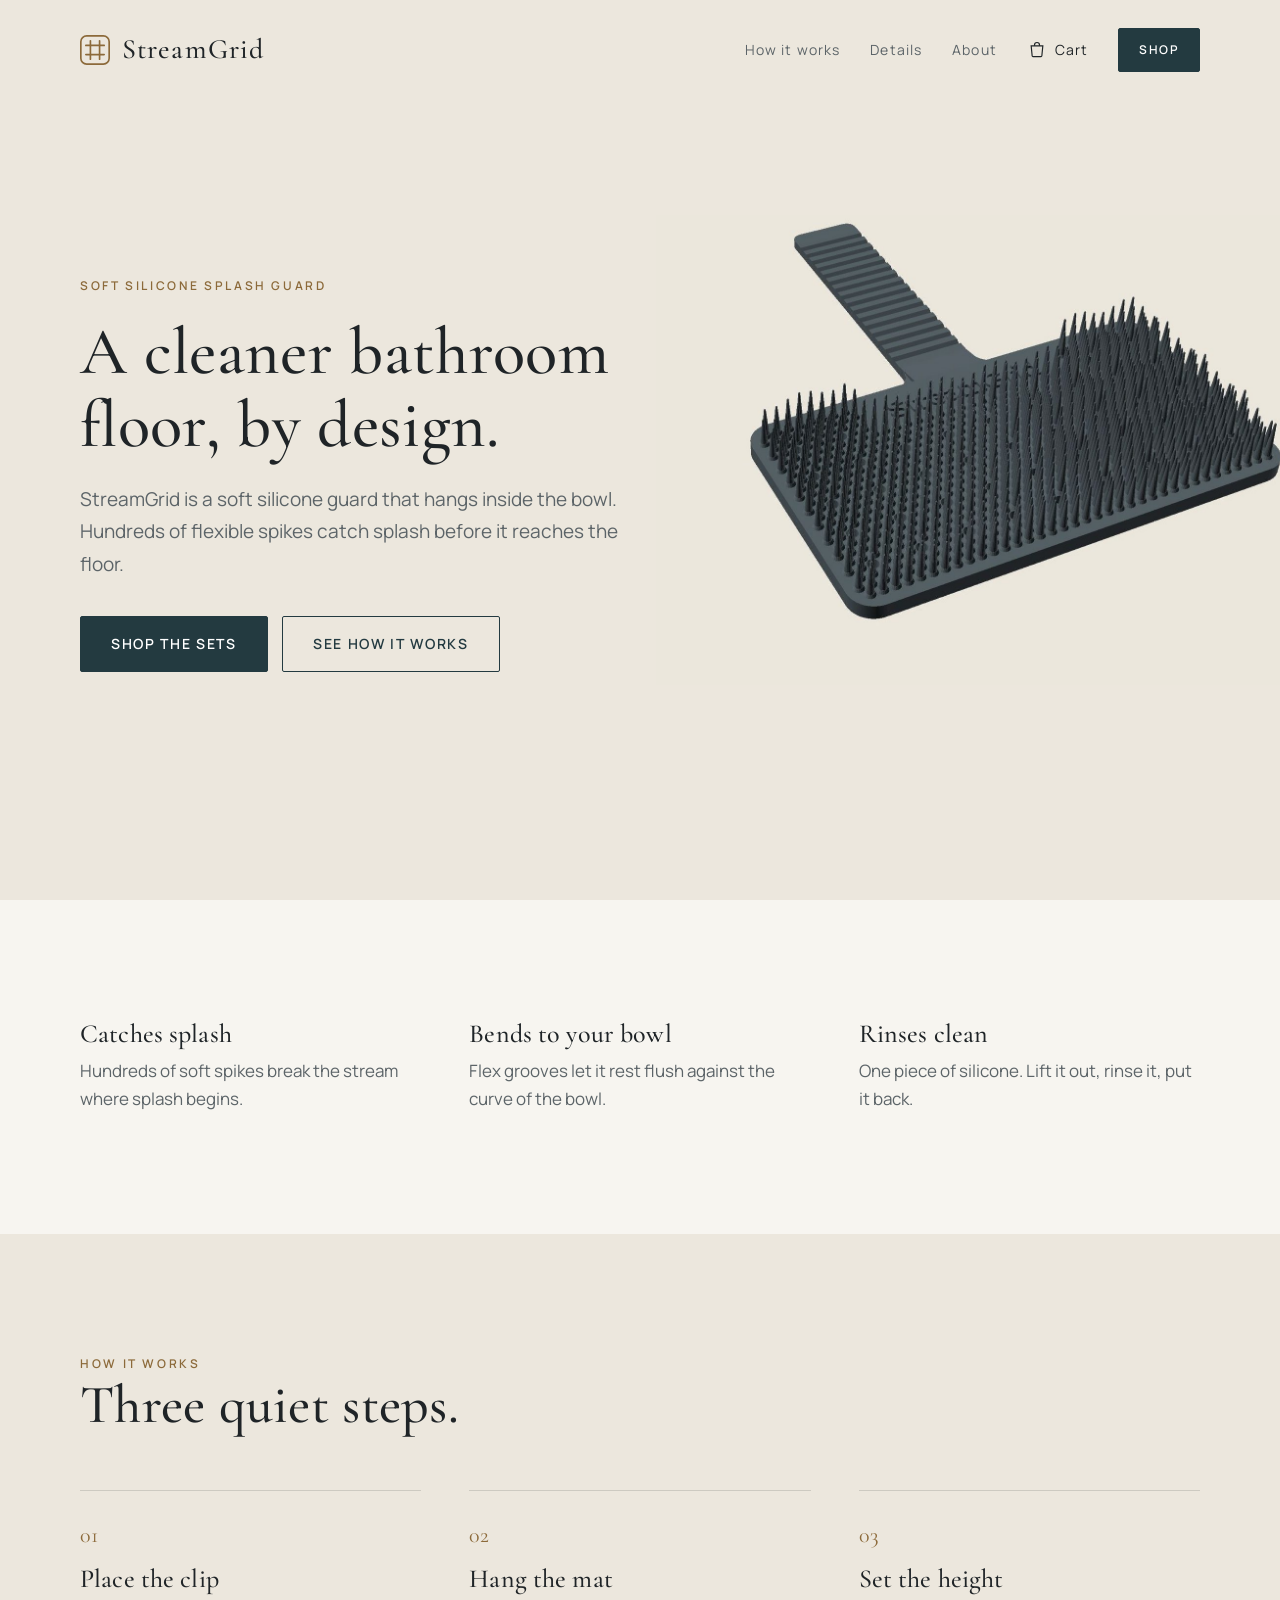
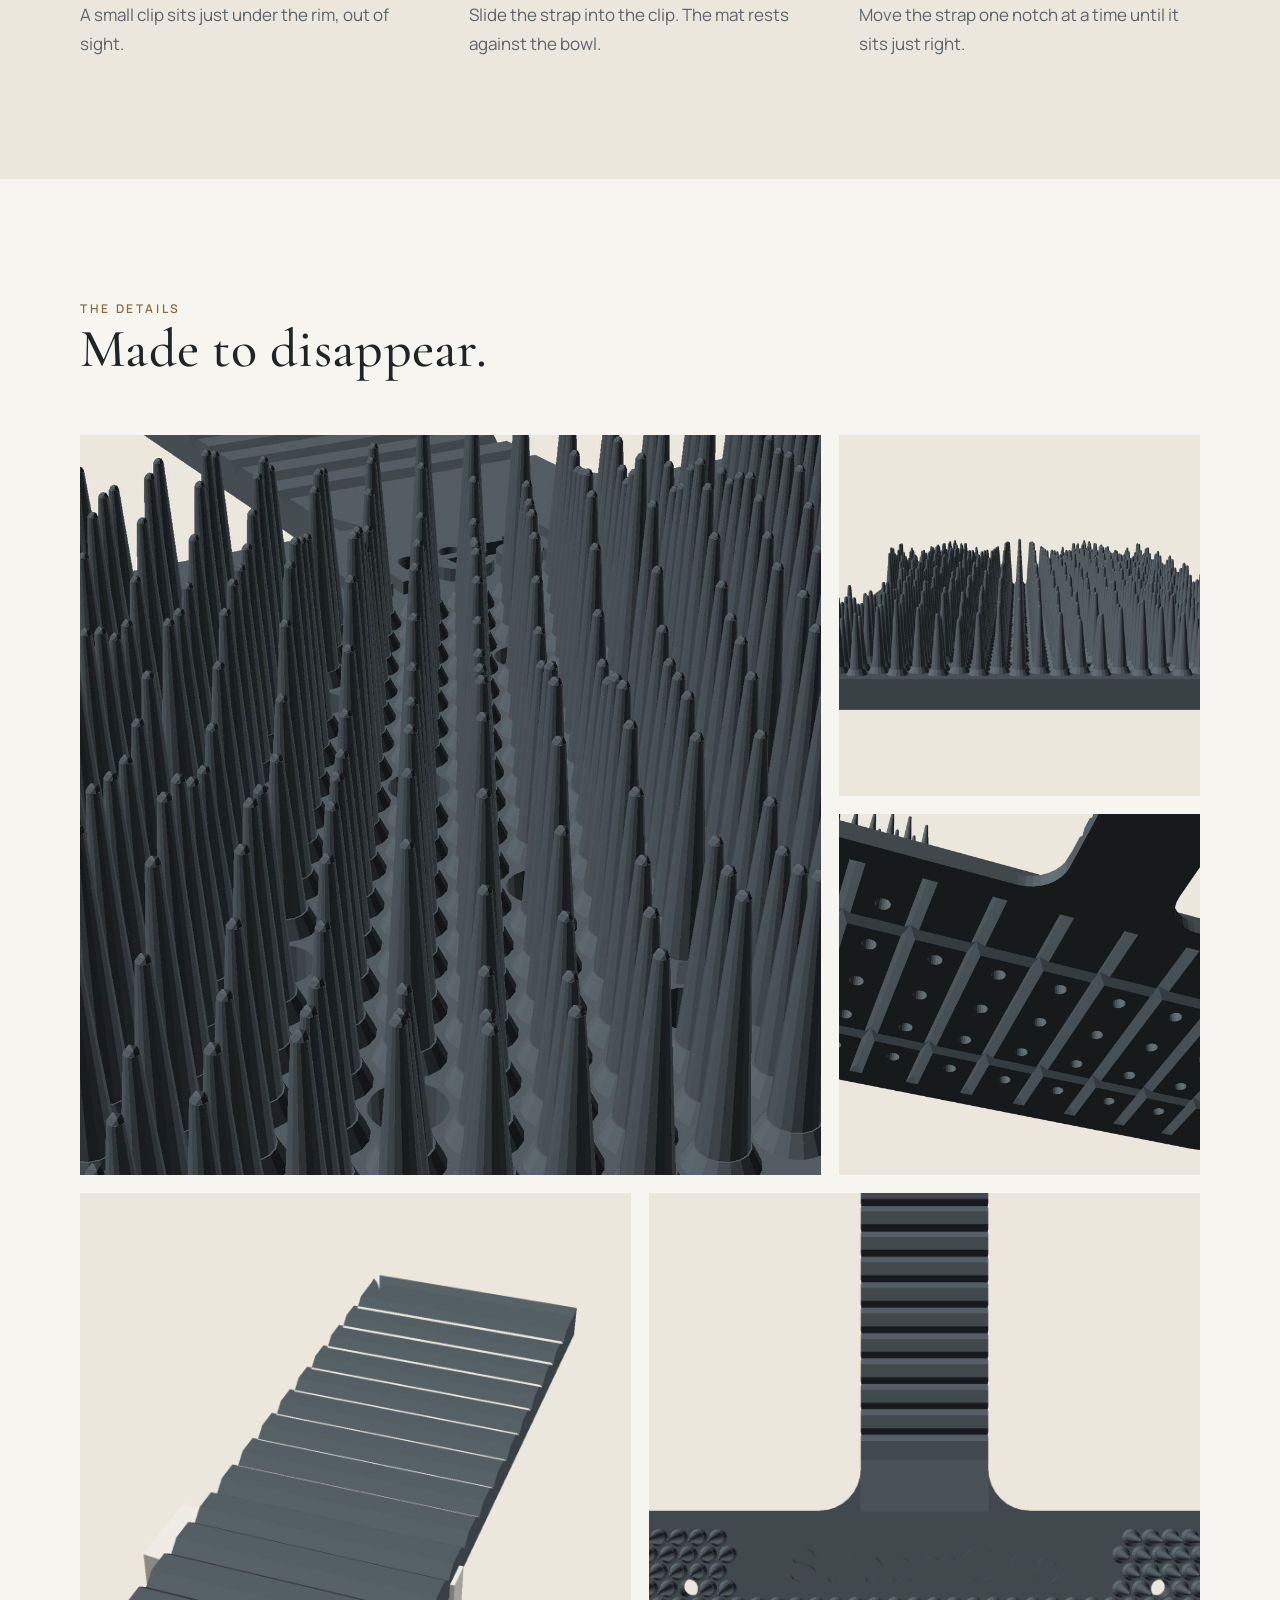
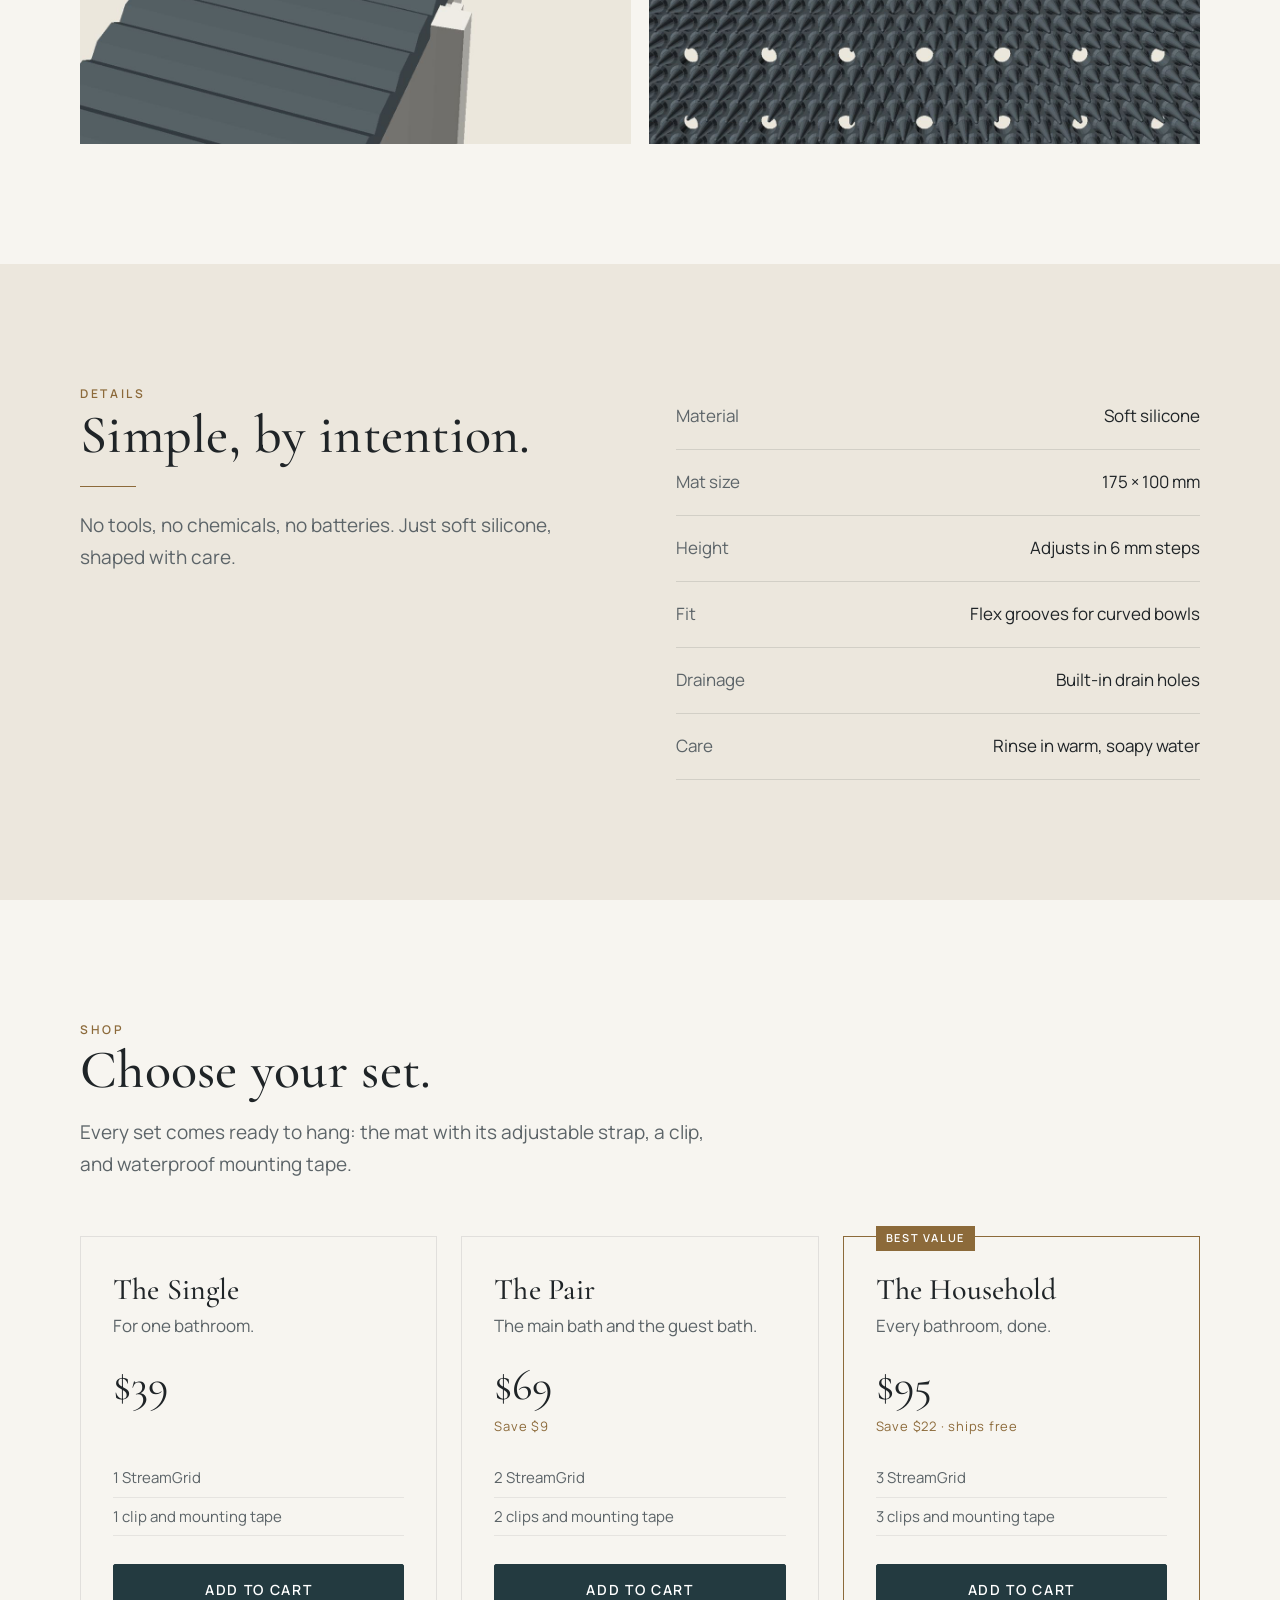
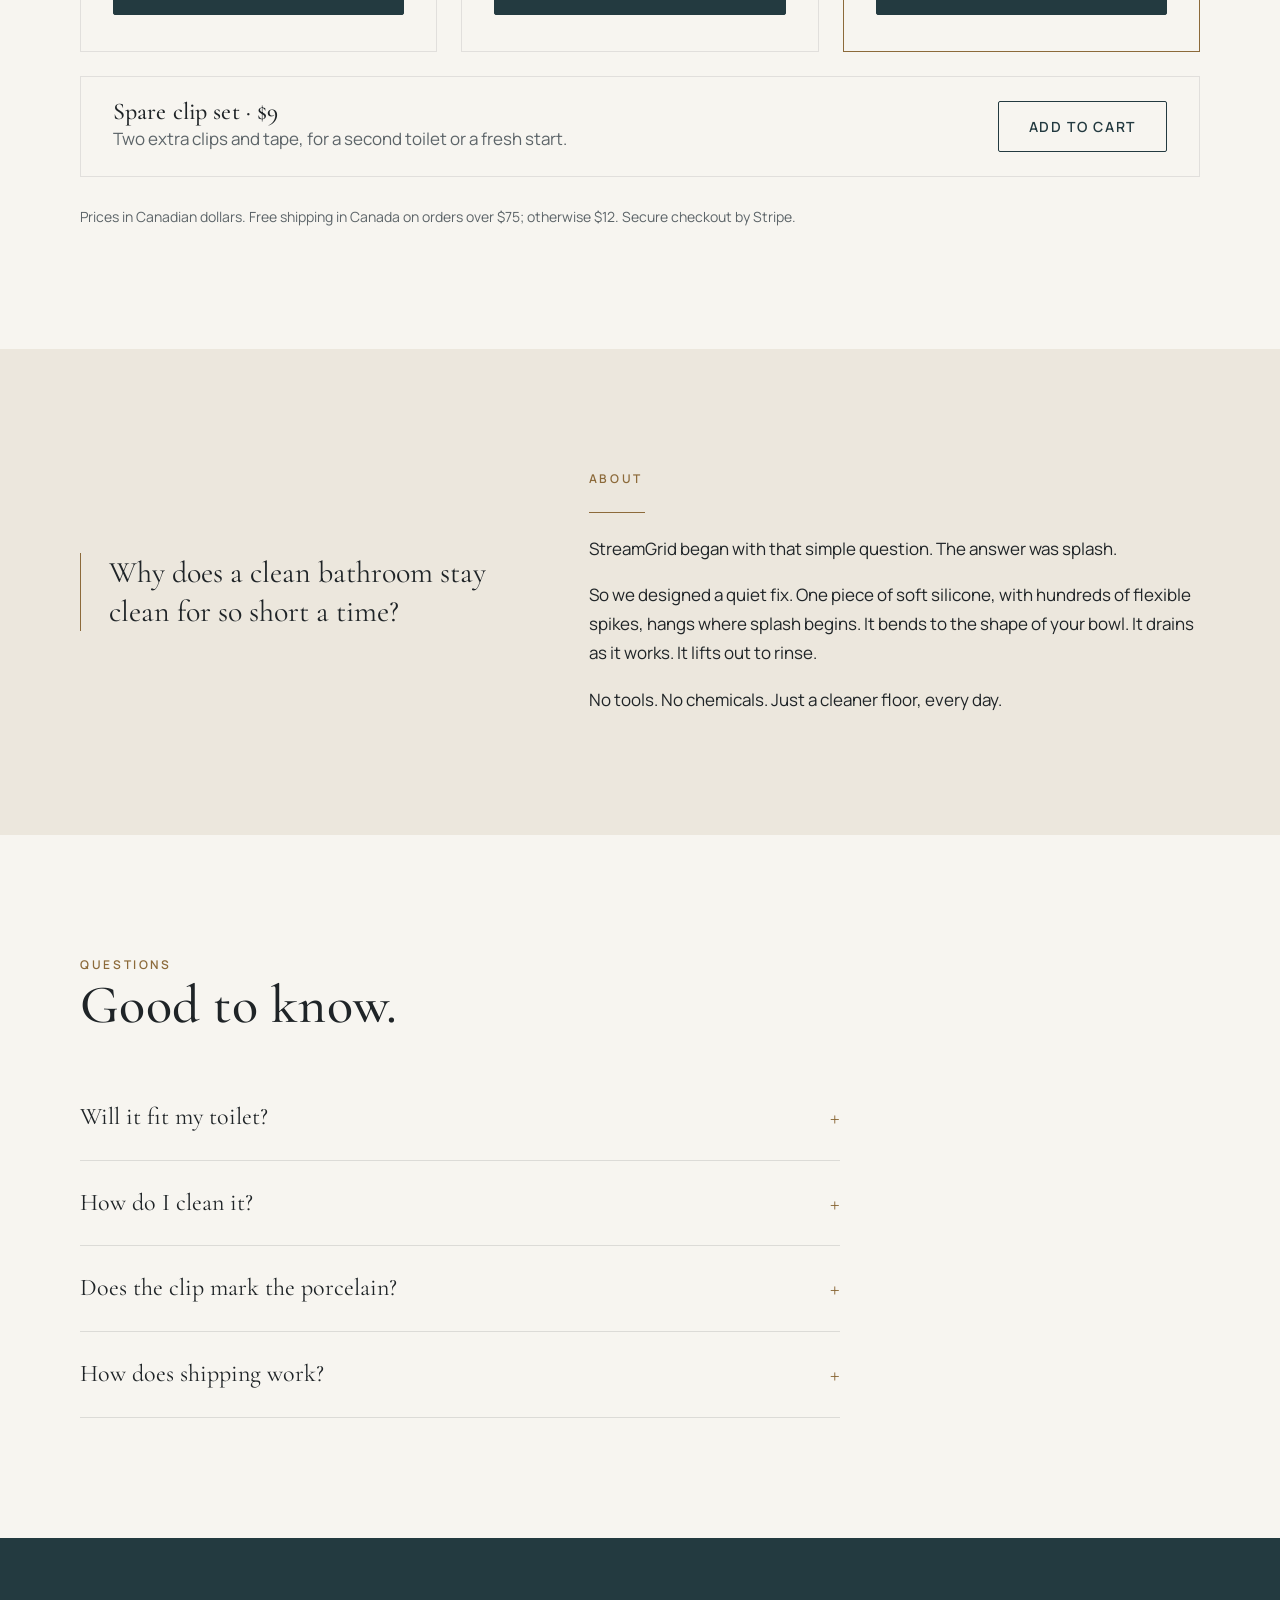
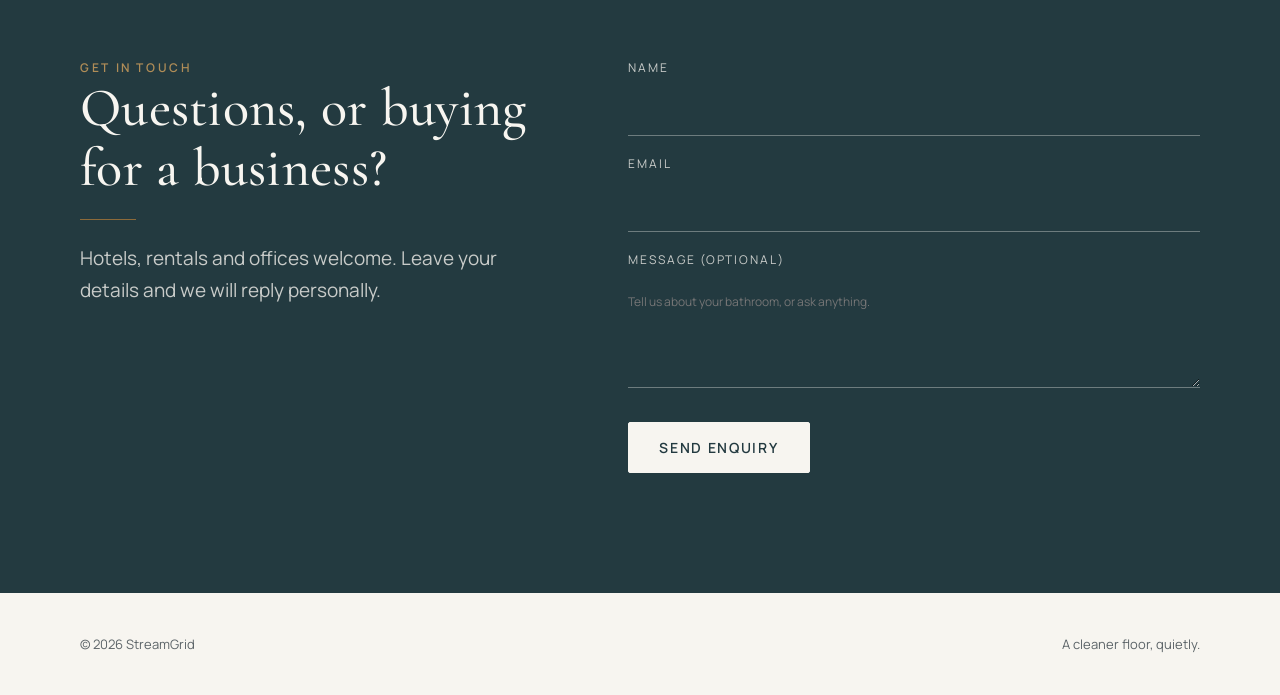
==== index.html @ 60725366 "Add StreamGrid website with shop and Stripe checkout Private settings (Stripe key, emails) load from" ====
<!doctype html>
<html lang="en">
<head>
<meta charset="utf-8">
<meta name="viewport" content="width=device-width, initial-scale=1">
<title>StreamGrid — A cleaner bathroom floor, by design</title>
<meta name="description" content="StreamGrid is a soft silicone guard that hangs inside the toilet bowl. Hundreds of flexible spikes catch splash before it reaches the floor.">
<link rel="icon" href="assets/favicon.svg" type="image/svg+xml">
<link rel="preconnect" href="https://fonts.googleapis.com">
<link rel="preconnect" href="https://fonts.gstatic.com" crossorigin>
<link href="https://fonts.googleapis.com/css2?family=Cormorant+Garamond:wght@400;500;600&family=Manrope:wght@400;500;600&display=swap" rel="stylesheet">
<style>
/* ============ YOUR COLOURS — change them here only ============ */
:root {
  --porcelain: #F7F5F0;   /* main background */
  --linen:     #ECE7DD;   /* second background */
  --graphite:  #1F2427;   /* text */
  --slate:     #5C6468;   /* quiet text */
  --deep:      #233A40;   /* buttons */
  --brass:     #8C6A3A;   /* small labels and lines */
  --brass-lt:  #B08D57;   /* lines on dark backgrounds */
  --serif: 'Cormorant Garamond', Garamond, 'Times New Roman', serif;
  --sans:  'Manrope', system-ui, -apple-system, 'Segoe UI', sans-serif;
}
/* ============================================================== */
* { box-sizing: border-box; margin: 0; padding: 0; }
html { scroll-behavior: smooth; }
body { background: var(--porcelain); color: var(--graphite); font-family: var(--sans); font-size: 17px; line-height: 1.7; -webkit-font-smoothing: antialiased; }
img { max-width: 100%; display: block; }
a { color: inherit; }
.wrap { width: min(1120px, 100% - 48px); margin-inline: auto; }
.eyebrow { font-size: 12px; letter-spacing: .22em; text-transform: uppercase; color: var(--brass); font-weight: 600; }
h1, h2, h3 { font-family: var(--serif); font-weight: 500; line-height: 1.1; letter-spacing: .005em; }
h1 { font-size: clamp(42px, 5.2vw, 72px); }
h2 { font-size: clamp(34px, 4.4vw, 54px); }
h3 { font-size: 26px; }
.lead { font-size: 19px; color: var(--slate); max-width: 34em; }
.btn { display: inline-block; padding: 15px 30px; border-radius: 2px; background: var(--deep); color: #fff; text-decoration: none; font-size: 14px; letter-spacing: .12em; text-transform: uppercase; font-weight: 600; border: 1px solid var(--deep); transition: background .4s, color .4s; cursor: pointer; font-family: var(--sans); }
.btn:hover { background: transparent; color: var(--deep); }
.btn.ghost { background: transparent; color: var(--deep); }
.btn.ghost:hover { background: var(--deep); color: #fff; }
.rule { width: 56px; height: 1px; background: var(--brass); margin: 22px 0; }

/* ---------- header ---------- */
header { position: absolute; inset: 0 0 auto; z-index: 10; padding: 26px 0; }
header .wrap { display: flex; align-items: center; justify-content: space-between; gap: 24px; }
.logo { display: flex; align-items: center; gap: 12px; text-decoration: none; }
.logo svg { width: 30px; height: 30px; }
.logo span { font-family: var(--serif); font-size: 28px; font-weight: 500; letter-spacing: .04em; }
nav { display: flex; align-items: center; gap: 30px; font-size: 14px; letter-spacing: .08em; }
nav a { text-decoration: none; color: var(--slate); transition: color .3s; }
nav a:hover { color: var(--graphite); }
nav .btn { padding: 11px 20px; font-size: 12px; color: #fff; }
nav .btn:hover { color: var(--deep); }

/* ---------- hero: full screen, slow fade-in ---------- */
.hero { min-height: 100vh; min-height: 100svh; display: flex; align-items: center; background: var(--linen); overflow: hidden; }
.hero .wrap { display: grid; grid-template-columns: 1fr 1fr; gap: 32px; align-items: center; }
.hero-text { padding: 120px 0 72px; }
.hero-img img { width: 118%; max-width: none; height: auto; }
.hero h1 { margin: 18px 0 22px; }
.hero .actions { display: flex; flex-wrap: wrap; gap: 14px; margin-top: 36px; }
@media (prefers-reduced-motion: no-preference) {
  .fade { opacity: 0; transform: translateY(14px); animation: fadeUp 1.8s cubic-bezier(.2,.7,.2,1) forwards; }
  .d1 { animation-delay: .2s; } .d2 { animation-delay: .6s; } .d3 { animation-delay: 1s; } .d4 { animation-delay: 1.4s; }
  @keyframes fadeUp { to { opacity: 1; transform: none; } }
  .hero-img { opacity: 0; animation: imgIn 2.6s cubic-bezier(.2,.7,.2,1) .3s forwards; }
  @keyframes imgIn { from { opacity: 0; transform: translateX(24px) scale(1.02); } to { opacity: 1; transform: none; } }
}

/* ---------- sections ---------- */
section { padding: 120px 0; }
.alt { background: var(--linen); }
.intro { display: grid; grid-template-columns: repeat(3, 1fr); gap: 48px; }
.intro h3 { margin-bottom: 8px; }
.intro p { color: var(--slate); }
.steps { display: grid; grid-template-columns: repeat(3, 1fr); gap: 48px; margin-top: 56px; counter-reset: s; }
.step { border-top: 1px solid rgba(31,36,39,.15); padding-top: 26px; }
.step::before { counter-increment: s; content: "0" counter(s); font-family: var(--serif); font-size: 22px; color: var(--brass); display: block; margin-bottom: 10px; }
.step p { color: var(--slate); margin-top: 8px; }

/* ---------- gallery: hover zoom + elegant fades ---------- */
.gallery { display: grid; grid-template-columns: repeat(6, 1fr); gap: 18px; margin-top: 56px; }
.gallery figure { overflow: hidden; background: var(--linen); position: relative; }
.gallery figure:nth-child(1) { grid-column: span 4; grid-row: span 2; }
.gallery figure:nth-child(n+2) { grid-column: span 2; }
.gallery figure:nth-child(4), .gallery figure:nth-child(5) { grid-column: span 3; }
.gallery img { width: 100%; height: 100%; object-fit: cover; aspect-ratio: 1; transition: transform 1.6s cubic-bezier(.2,.7,.2,1); }
.gallery figure:hover img { transform: scale(1.06); }
.gallery figcaption { position: absolute; inset: auto 0 0; padding: 18px 20px; font-size: 13px; letter-spacing: .06em; color: var(--graphite);
  background: linear-gradient(to top, rgba(247,245,240,.94), rgba(247,245,240,0)); opacity: 0; transform: translateY(8px); transition: opacity .8s, transform .8s; }
.gallery figure:hover figcaption, .gallery figure:focus-within figcaption { opacity: 1; transform: none; }
@media (hover: none) { .gallery figcaption { opacity: 1; transform: none; } }
.reveal { opacity: 0; transform: translateY(24px); transition: opacity 1.4s ease, transform 1.4s cubic-bezier(.2,.7,.2,1); }
.reveal.on { opacity: 1; transform: none; }
@media (prefers-reduced-motion: reduce) { .reveal { opacity: 1; transform: none; transition: none; } }

/* ---------- details ---------- */
.details { display: grid; grid-template-columns: 1fr 1fr; gap: 72px; align-items: start; }
.specs { list-style: none; }
.specs li { display: flex; justify-content: space-between; gap: 24px; padding: 18px 0; border-bottom: 1px solid rgba(31,36,39,.12); }
.specs li span:first-child { color: var(--slate); }
.specs li span:last-child { text-align: right; }

/* ---------- about ---------- */
.about { display: grid; grid-template-columns: 5fr 7fr; gap: 72px; align-items: center; }
.about p + p { margin-top: 18px; }
.about blockquote { font-family: var(--serif); font-size: 30px; line-height: 1.3; border-left: 1px solid var(--brass); padding-left: 28px; }

/* ---------- faq ---------- */
.faq { max-width: 760px; margin-top: 40px; }
.faq details { border-bottom: 1px solid rgba(31,36,39,.12); padding: 22px 0; }
.faq summary { cursor: pointer; list-style: none; font-family: var(--serif); font-size: 24px; display: flex; justify-content: space-between; gap: 16px; }
.faq summary::-webkit-details-marker { display: none; }
.faq summary::after { content: "+"; color: var(--brass); transition: transform .4s; }
.faq details[open] summary::after { transform: rotate(45deg); }
.faq details p { color: var(--slate); margin-top: 12px; max-width: 40em; }

/* ---------- enquiry ---------- */
.enquire { background: var(--deep); color: var(--porcelain); }
.enquire .eyebrow { color: var(--brass-lt); }
.enquire .lead { color: rgba(247,245,240,.78); }
.enquire .grid { display: grid; grid-template-columns: 5fr 6fr; gap: 72px; }
form { display: grid; gap: 18px; }
label { font-size: 12px; letter-spacing: .16em; text-transform: uppercase; color: rgba(247,245,240,.78); }
input, textarea { width: 100%; margin-top: 8px; padding: 14px 0; background: transparent; border: 0; border-bottom: 1px solid rgba(247,245,240,.35);
  color: var(--porcelain); font: inherit; outline: none; transition: border-color .3s; }
input:focus, textarea:focus { border-color: var(--brass-lt); }
textarea { min-height: 110px; resize: vertical; }
.enquire .btn { background: var(--porcelain); color: var(--deep); border-color: var(--porcelain); justify-self: start; margin-top: 10px; }
.enquire .btn:hover { background: transparent; color: var(--porcelain); }
.hp { position: absolute; left: -9999px; }
.small { font-size: 14px; color: rgba(247,245,240,.7); margin-top: 22px; }
.small a { color: var(--porcelain); }

footer { padding: 40px 0; font-size: 13px; color: var(--slate); }
footer .wrap { display: flex; justify-content: space-between; gap: 16px; flex-wrap: wrap; }

/* ---------- shop ---------- */
.sets { display: grid; grid-template-columns: repeat(3, 1fr); gap: 24px; margin-top: 56px; }
.set { background: var(--porcelain); border: 1px solid rgba(31,36,39,.1); padding: 36px 32px; display: flex; flex-direction: column; position: relative; }
.set.featured { border-color: var(--brass); }
.set .tag { position: absolute; top: -11px; left: 32px; background: var(--brass); color: #fff; font-size: 11px; letter-spacing: .16em; text-transform: uppercase; padding: 3px 10px; font-weight: 600; }
.set h3 { font-size: 30px; }
.set .what { color: var(--slate); margin: 6px 0 22px; }
.set .price { font-family: var(--serif); font-size: 44px; line-height: 1; }
.set .save { font-size: 13px; color: var(--brass); letter-spacing: .06em; margin-top: 8px; min-height: 1.4em; }
.set ul { list-style: none; margin: 22px 0 28px; color: var(--slate); font-size: 15px; flex: 1; }
.set li { padding: 6px 0; border-bottom: 1px solid rgba(31,36,39,.08); }
.set .btn { text-align: center; }
.addon { display: flex; justify-content: space-between; align-items: center; gap: 20px; margin-top: 24px; padding: 22px 32px; border: 1px solid rgba(31,36,39,.1); background: var(--porcelain); flex-wrap: wrap; }
.addon p { color: var(--slate); }
.ship-note { margin-top: 28px; font-size: 14px; color: var(--slate); }

/* ---------- cart drawer ---------- */
.cart-btn { position: relative; background: none; border: 0; cursor: pointer; color: var(--graphite); font: inherit; font-size: 14px; letter-spacing: .08em; display: flex; align-items: center; gap: 8px; }
.cart-btn svg { width: 20px; height: 20px; }
.cart-btn .count { min-width: 18px; height: 18px; border-radius: 9px; background: var(--deep); color: #fff; font-size: 11px; display: inline-grid; place-items: center; padding: 0 5px; }
.cart-btn .count[hidden] { display: none; }
#cart { position: fixed; inset: 0; z-index: 50; visibility: hidden; }
#cart.open { visibility: visible; }
#cart .shade { position: absolute; inset: 0; background: rgba(31,36,39,.35); opacity: 0; transition: opacity .5s; }
#cart.open .shade { opacity: 1; }
#cart .panel { position: absolute; top: 0; right: 0; height: 100%; width: min(420px, 100%); background: var(--porcelain); padding: 32px; display: flex; flex-direction: column;
  transform: translateX(100%); transition: transform .6s cubic-bezier(.2,.7,.2,1); }
#cart.open .panel { transform: none; }
.panel-head { display: flex; justify-content: space-between; align-items: center; margin-bottom: 24px; }
.panel-head h3 { font-size: 32px; }
.close { background: none; border: 0; font-size: 28px; cursor: pointer; color: var(--slate); line-height: 1; }
#cart-lines { flex: 1; overflow-y: auto; }
.cart-line { display: flex; justify-content: space-between; align-items: center; gap: 16px; padding: 18px 0; border-bottom: 1px solid rgba(31,36,39,.1); }
.cart-line strong { display: block; font-weight: 500; }
.cart-line span { color: var(--slate); font-size: 14px; }
.qty { display: flex; align-items: center; gap: 12px; }
.qty button { width: 30px; height: 30px; border: 1px solid rgba(31,36,39,.2); background: none; cursor: pointer; font-size: 16px; color: var(--graphite); }
.qty span { min-width: 16px; text-align: center; color: var(--graphite); }
.cart-empty { color: var(--slate); padding: 24px 0; }
.totals { border-top: 1px solid rgba(31,36,39,.15); padding-top: 18px; margin-top: 12px; }
.totals div { display: flex; justify-content: space-between; padding: 4px 0; color: var(--slate); }
.totals .grand { color: var(--graphite); font-size: 20px; padding-top: 10px; }
#cart-note { font-size: 13px; color: var(--brass); margin-top: 8px; min-height: 1.3em; }
#checkout-btn { width: 100%; margin-top: 18px; }
#checkout-btn:disabled { opacity: .45; cursor: not-allowed; }
#cart-error { color: #9B2C2C; font-size: 14px; margin-top: 10px; min-height: 1.2em; }
.secure { font-size: 12px; color: var(--slate); text-align: center; margin-top: 10px; }

/* ---------- phones ---------- */
@media (max-width: 860px) {
  nav a:not(.btn) { display: none; }
  .hero .wrap { grid-template-columns: 1fr; gap: 8px; }
  .hero-text { padding: 120px 0 0; }
  .hero-img { padding-bottom: 40px; }
  .hero-img img { width: 100%; }
  section { padding: 84px 0; }
  .intro, .steps, .details, .about, .enquire .grid { grid-template-columns: 1fr; gap: 40px; }
  .gallery { grid-template-columns: 1fr 1fr; }
  .sets { grid-template-columns: 1fr; }
  nav .cart-btn .label { display: none; }
  .gallery figure:nth-child(n) { grid-column: span 1; grid-row: auto; }
  .gallery figure:nth-child(1) { grid-column: span 2; }
}
</style>
</head>
<body>

<header>
  <div class="wrap">
    <a class="logo" href="#top" aria-label="StreamGrid home">
      <!-- To use your own logo: replace this <svg>…</svg> and the <span> with  <img src="assets/logo.png" alt="StreamGrid" height="34"> -->
      <svg viewBox="0 0 72 72" aria-hidden="true"><g fill="none" stroke="#8C6A3A" stroke-width="4" stroke-linecap="round"><rect x="2" y="2" width="68" height="68" rx="14"/><line x1="25" y1="14" x2="25" y2="58"/><line x1="47" y1="14" x2="47" y2="58"/><line x1="14" y1="25" x2="58" y2="25"/><line x1="14" y1="47" x2="58" y2="47"/></g></svg>
      <span>StreamGrid</span>
    </a>
    <nav>
      <a href="#how">How it works</a>
      <a href="#details">Details</a>
      <a href="#about">About</a>
      <button class="cart-btn" data-open-cart aria-label="Open cart"><svg viewBox="0 0 24 24" fill="none" stroke="currentColor" stroke-width="1.4" aria-hidden="true"><path d="M5 7h14l-1.2 12.2a1 1 0 0 1-1 .8H7.2a1 1 0 0 1-1-.8L5 7Z"/><path d="M9 7V6a3 3 0 0 1 6 0v1"/></svg><span class="label">Cart</span><span class="count" data-cart-count hidden>0</span></button>
      <a class="btn" href="#shop">Shop</a>
    </nav>
  </div>
</header>

<main id="top">
  <!-- HERO -->
  <section class="hero">
    <div class="wrap">
      <div class="hero-text">
        <p class="eyebrow fade d1">Soft silicone splash guard</p>
        <h1 class="fade d2">A cleaner bathroom floor, by design.</h1>
        <p class="lead fade d3">StreamGrid is a soft silicone guard that hangs inside the bowl. Hundreds of flexible spikes catch splash before it reaches the floor.</p>
        <div class="actions fade d4">
          <a class="btn" href="#shop">Shop the sets</a>
          <a class="btn ghost" href="#how">See how it works</a>
        </div>
      </div>
      <!-- To swap the photo: replace assets/img/hero.jpg with your own photo of the same name -->
      <div class="hero-img"><img src="assets/img/hero.jpg" alt="StreamGrid soft silicone splash guard" width="1310" height="960" fetchpriority="high"></div>
    </div>
  </section>

  <section>
    <div class="wrap intro">
      <div class="reveal"><h3>Catches splash</h3><p>Hundreds of soft spikes break the stream where splash begins.</p></div>
      <div class="reveal"><h3>Bends to your bowl</h3><p>Flex grooves let it rest flush against the curve of the bowl.</p></div>
      <div class="reveal"><h3>Rinses clean</h3><p>One piece of silicone. Lift it out, rinse it, put it back.</p></div>
    </div>
  </section>

  <section class="alt" id="how">
    <div class="wrap">
      <p class="eyebrow reveal">How it works</p>
      <h2 class="reveal">Three quiet steps.</h2>
      <div class="steps">
        <div class="step reveal"><h3>Place the clip</h3><p>A small clip sits just under the rim, out of sight.</p></div>
        <div class="step reveal"><h3>Hang the mat</h3><p>Slide the strap into the clip. The mat rests against the bowl.</p></div>
        <div class="step reveal"><h3>Set the height</h3><p>Move the strap one notch at a time until it sits just right.</p></div>
      </div>
    </div>
  </section>

  <!-- GALLERY — to swap a photo, replace the file in assets/img with one of the same name. Change the words between <figcaption> and </figcaption> for the caption. -->
  <section>
    <div class="wrap">
      <p class="eyebrow reveal">The details</p>
      <h2 class="reveal">Made to disappear.</h2>
      <div class="gallery">
        <figure class="reveal"><img src="assets/img/spikes.jpg" alt="Close-up of StreamGrid's soft silicone spikes" loading="lazy" width="1200" height="1200"><figcaption>Hundreds of soft spikes, each one flexible.</figcaption></figure>
        <figure class="reveal"><img src="assets/img/side.jpg" alt="Side view showing the height of the spikes" loading="lazy" width="1200" height="1200"><figcaption>Tall where it matters, low at the edges.</figcaption></figure>
        <figure class="reveal"><img src="assets/img/back.jpg" alt="Back of the mat with flex grooves and drain holes" loading="lazy" width="1200" height="1200"><figcaption>Flex grooves follow the curve of the bowl.</figcaption></figure>
        <figure class="reveal"><img src="assets/img/clipstrap.jpg" alt="Notched strap sliding into the clip" loading="lazy" width="1200" height="1200"><figcaption>Adjusts in small, precise steps.</figcaption></figure>
        <figure class="reveal"><img src="assets/img/top.jpg" alt="StreamGrid seen from above" loading="lazy" width="1200" height="1200"><figcaption>One piece. Nothing to assemble.</figcaption></figure>
      </div>
    </div>
  </section>

  <section class="alt" id="details">
    <div class="wrap details">
      <div class="reveal">
        <p class="eyebrow">Details</p>
        <h2>Simple, by intention.</h2>
        <div class="rule"></div>
        <p class="lead">No tools, no chemicals, no batteries. Just soft silicone, shaped with care.</p>
      </div>
      <ul class="specs reveal">
        <li><span>Material</span><span>Soft silicone</span></li>
        <li><span>Mat size</span><span>175 × 100 mm</span></li>
        <li><span>Height</span><span>Adjusts in 6 mm steps</span></li>
        <li><span>Fit</span><span>Flex grooves for curved bowls</span></li>
        <li><span>Drainage</span><span>Built-in drain holes</span></li>
        <li><span>Care</span><span>Rinse in warm, soapy water</span></li>
      </ul>
    </div>
  </section>

  <!-- SHOP — to change a price, change it in config.php AND assets/shop.js -->
  <section id="shop">
    <div class="wrap">
      <p class="eyebrow reveal">Shop</p>
      <h2 class="reveal">Choose your set.</h2>
      <p class="lead reveal" style="margin-top:16px">Every set comes ready to hang: the mat with its adjustable strap, a clip, and waterproof mounting tape.</p>
      <div class="sets">
        <div class="set reveal">
          <h3>The Single</h3><p class="what">For one bathroom.</p>
          <div class="price">$39</div><div class="save">&nbsp;</div>
          <ul><li>1 StreamGrid</li><li>1 clip and mounting tape</li></ul>
          <button class="btn" data-add="single">Add to cart</button>
        </div>
        <div class="set reveal">
          <h3>The Pair</h3><p class="what">The main bath and the guest bath.</p>
          <div class="price">$69</div><div class="save">Save $9</div>
          <ul><li>2 StreamGrid</li><li>2 clips and mounting tape</li></ul>
          <button class="btn" data-add="pair">Add to cart</button>
        </div>
        <div class="set featured reveal">
          <span class="tag">Best value</span>
          <h3>The Household</h3><p class="what">Every bathroom, done.</p>
          <div class="price">$95</div><div class="save">Save $22 · ships free</div>
          <ul><li>3 StreamGrid</li><li>3 clips and mounting tape</li></ul>
          <button class="btn" data-add="household">Add to cart</button>
        </div>
      </div>
      <div class="addon reveal">
        <div><h3 style="font-size:24px">Spare clip set · $9</h3><p>Two extra clips and tape, for a second toilet or a fresh start.</p></div>
        <button class="btn ghost" data-add="clips">Add to cart</button>
      </div>
      <p class="ship-note reveal">Prices in Canadian dollars. Free shipping in Canada on orders over $75; otherwise $12. Secure checkout by Stripe.</p>
    </div>
  </section>

  <section id="about" class="alt">
    <div class="wrap about">
      <blockquote class="reveal">Why does a clean bathroom stay clean for so short a time?</blockquote>
      <div class="reveal">
        <p class="eyebrow">About</p>
        <div class="rule"></div>
        <p>StreamGrid began with that simple question. The answer was splash.</p>
        <p>So we designed a quiet fix. One piece of soft silicone, with hundreds of flexible spikes, hangs where splash begins. It bends to the shape of your bowl. It drains as it works. It lifts out to rinse.</p>
        <p>No tools. No chemicals. Just a cleaner floor, every day.</p>
      </div>
    </div>
  </section>

  <section>
    <div class="wrap">
      <p class="eyebrow reveal">Questions</p>
      <h2 class="reveal">Good to know.</h2>
      <div class="faq">
        <details class="reveal"><summary>Will it fit my toilet?</summary><p>StreamGrid is designed for standard household bowls. Its flex grooves let it bend to the curve, and the strap adjusts the height in small steps.</p></details>
        <details class="reveal"><summary>How do I clean it?</summary><p>Lift it out and rinse it in warm, soapy water, then hang it back up. It is one piece, so there is nothing to take apart.</p></details>
        <details class="reveal"><summary>Does the clip mark the porcelain?</summary><p>The clip attaches with waterproof foam tape, not screws or glue. It sits just under the rim, out of sight.</p></details>
        <details class="reveal"><summary>How does shipping work?</summary><p>Shipping is free in Canada on orders over $75, and $12 otherwise. We email you when your order ships.</p></details>
      </div>
    </div>
  </section>

  <!-- ENQUIRY FORM — sends to contact.php. Put your email address in contact.php (line marked YOUR EMAIL). -->
  <section class="enquire" id="enquire">
    <div class="wrap grid">
      <div class="reveal">
        <p class="eyebrow">Get in touch</p>
        <h2>Questions, or buying for a business?</h2>
        <div class="rule"></div>
        <p class="lead">Hotels, rentals and offices welcome. Leave your details and we will reply personally.</p>
      </div>
      <form class="reveal" action="contact.php" method="post">
        <label>Name<input type="text" name="name" required autocomplete="name"></label>
        <label>Email<input type="email" name="email" required autocomplete="email"></label>
        <label>Message (optional)<textarea name="message" placeholder="Tell us about your bathroom, or ask anything."></textarea></label>
        <div class="hp" aria-hidden="true"><label>Leave empty<input type="text" name="website" tabindex="-1" autocomplete="off"></label></div>
        <button class="btn" type="submit">Send enquiry</button>
      </form>
    </div>
  </section>
</main>

<footer>
  <div class="wrap">
    <span>© 2026 StreamGrid</span>
    <span>A cleaner floor, quietly.</span>
  </div>
</footer>

<!-- CART -->
<div id="cart" aria-hidden="true">
  <div class="shade" data-close-cart></div>
  <aside class="panel" role="dialog" aria-label="Your cart">
    <div class="panel-head"><h3>Your cart</h3><button class="close" data-close-cart aria-label="Close cart">×</button></div>
    <div id="cart-lines"></div>
    <div class="totals">
      <div><span>Subtotal</span><span id="cart-sub">$0.00</span></div>
      <div><span>Shipping</span><span id="cart-ship">—</span></div>
      <div class="grand"><span>Total</span><span id="cart-total">$0.00</span></div>
    </div>
    <p id="cart-note"></p>
    <button class="btn" id="checkout-btn" disabled>Checkout</button>
    <p id="cart-error" role="alert"></p>
    <p class="secure">Secure payment by Stripe. Any taxes are shown at checkout.</p>
  </aside>
</div>

<script src="assets/shop.js"></script>
<script>
  // Fades each section in gently as you scroll to it.
  const io = new IntersectionObserver((entries) => {
    entries.forEach(e => { if (e.isIntersecting) { e.target.classList.add('on'); io.unobserve(e.target); } });
  }, { threshold: 0.12 });
  document.querySelectorAll('.reveal').forEach(el => io.observe(el));
</script>
</body>
</html>
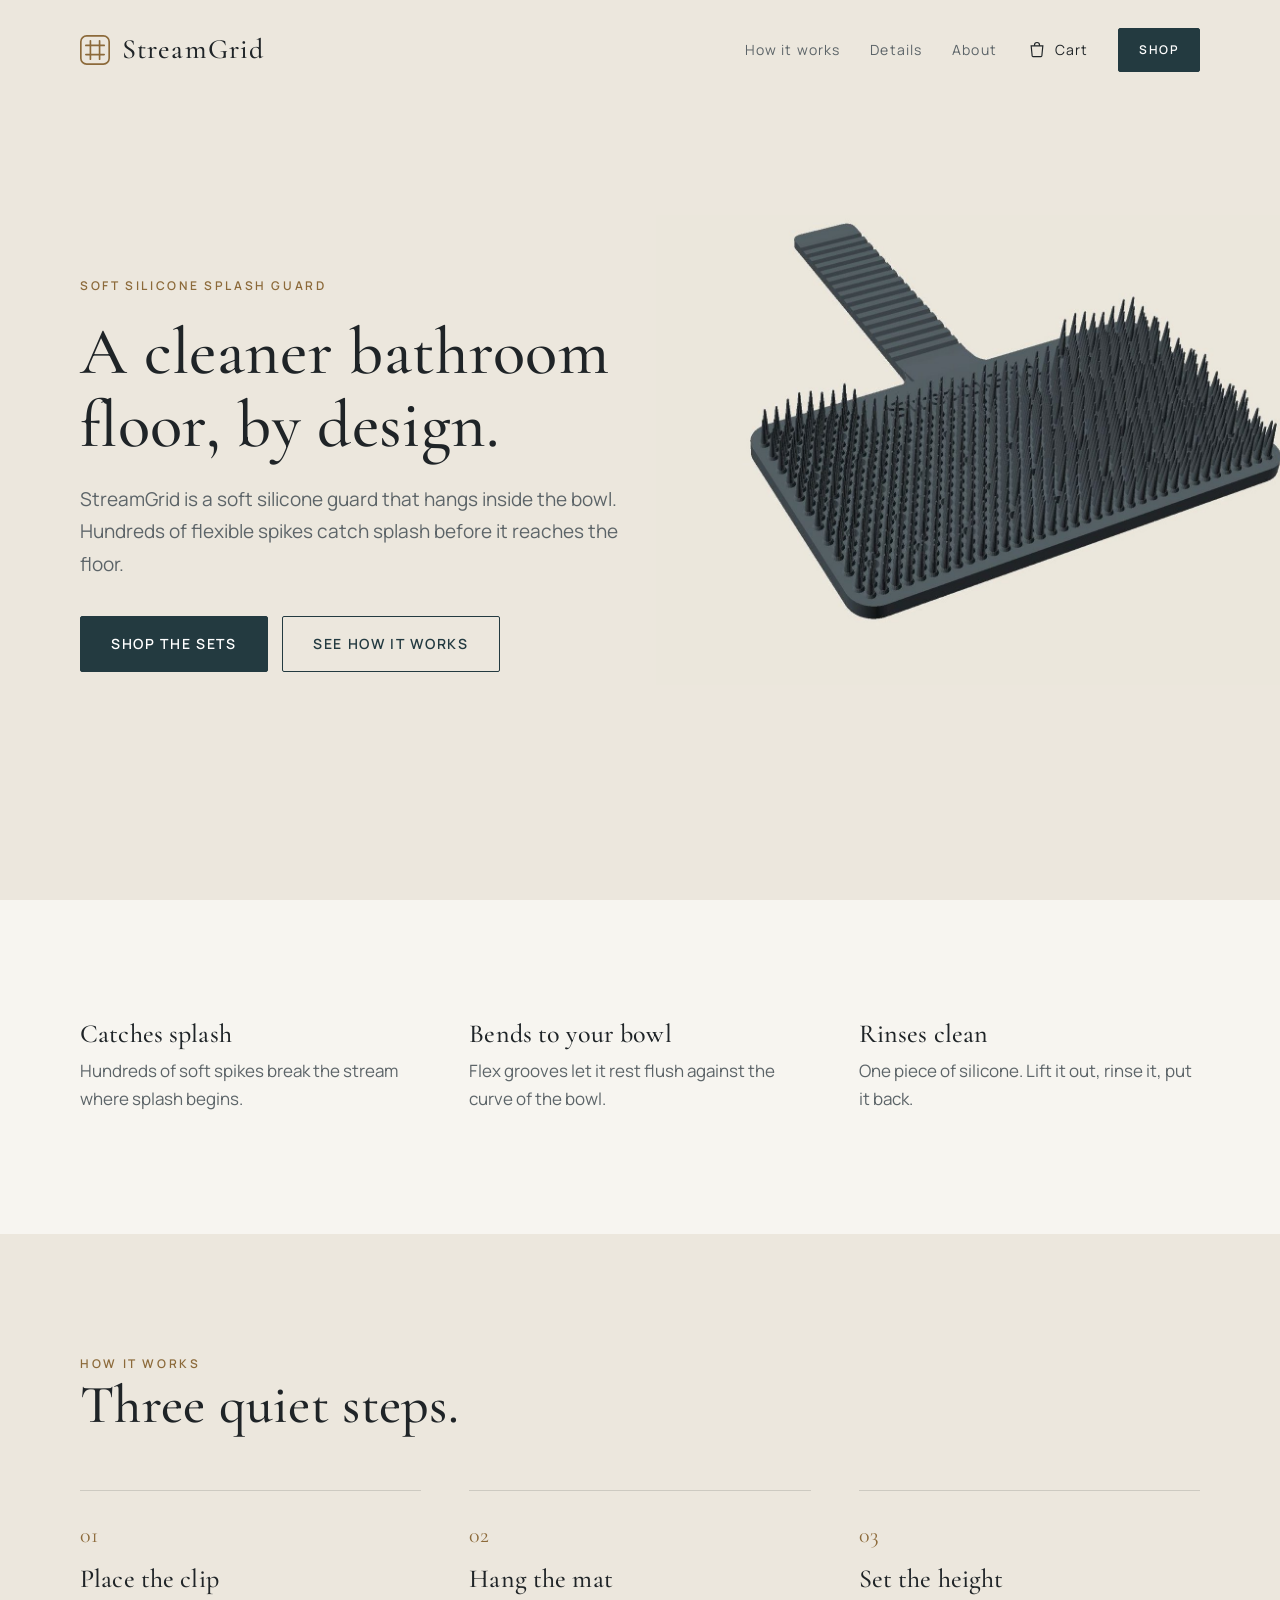
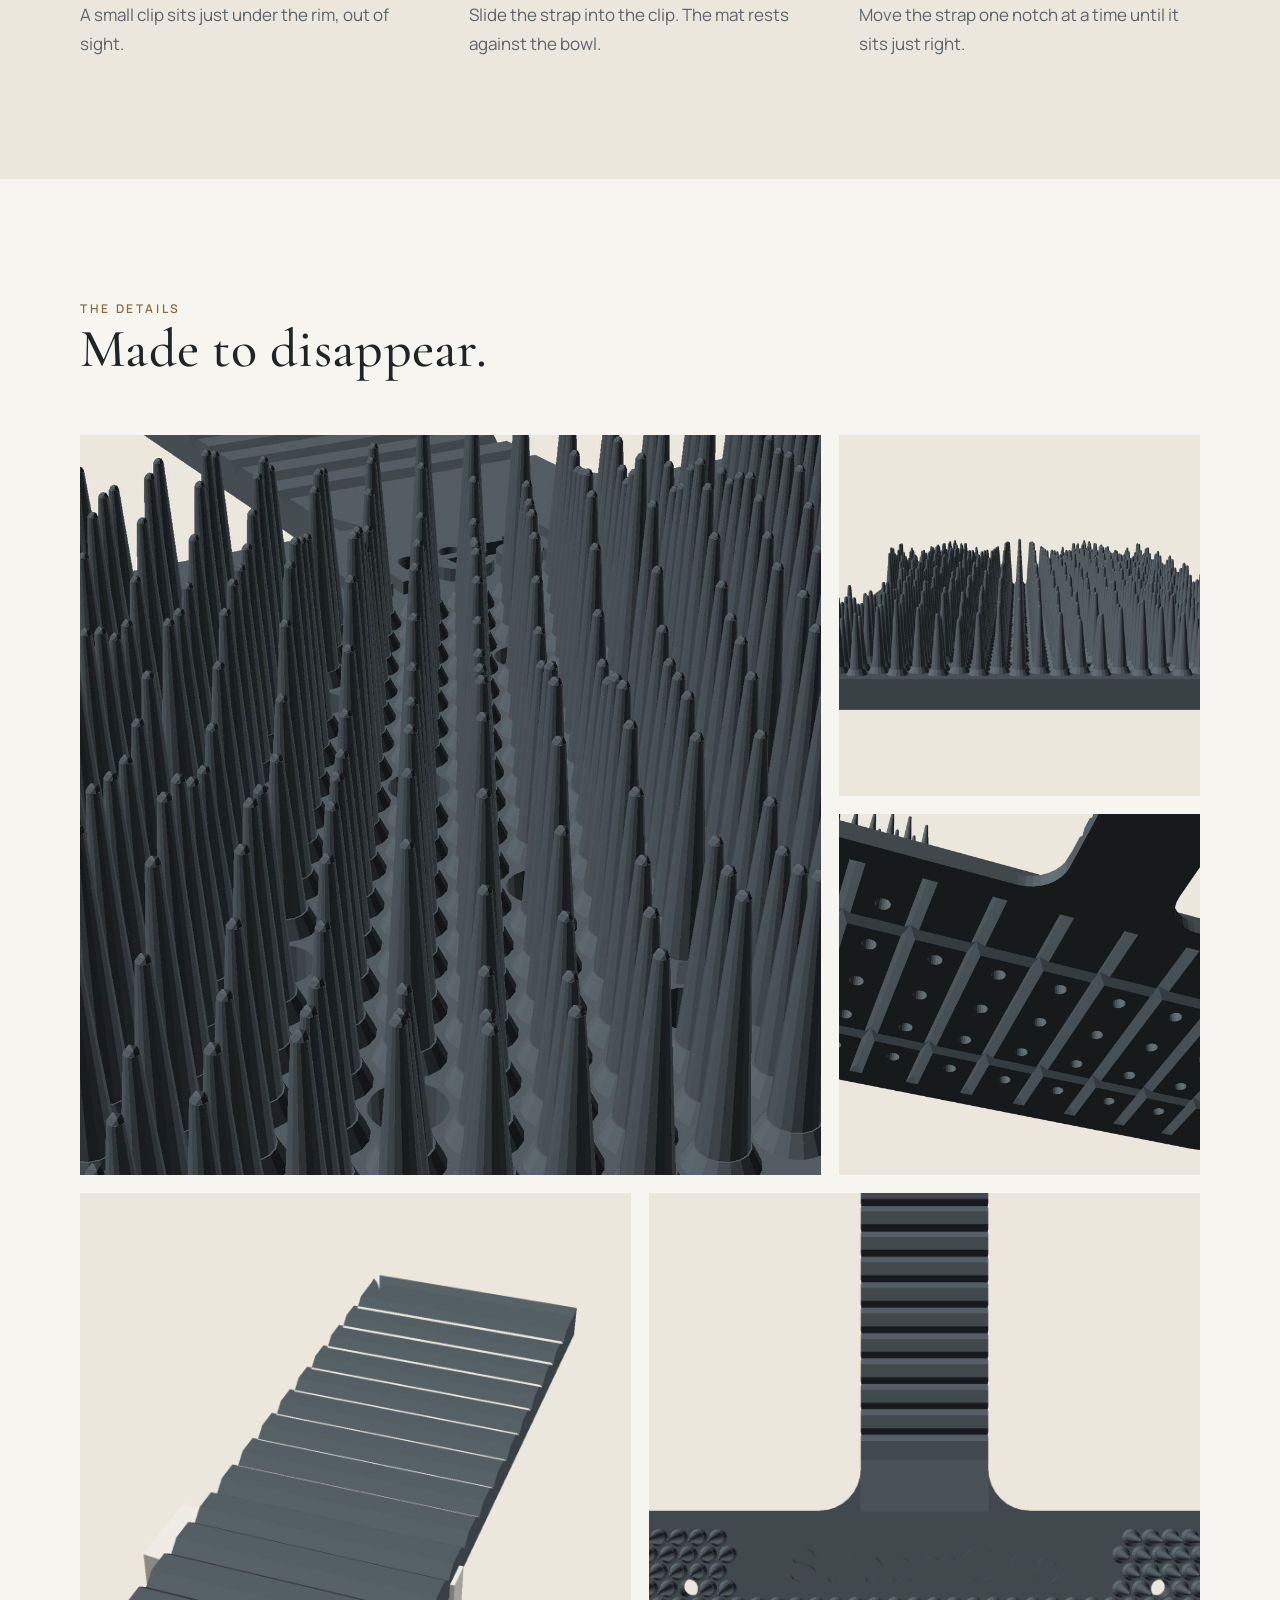
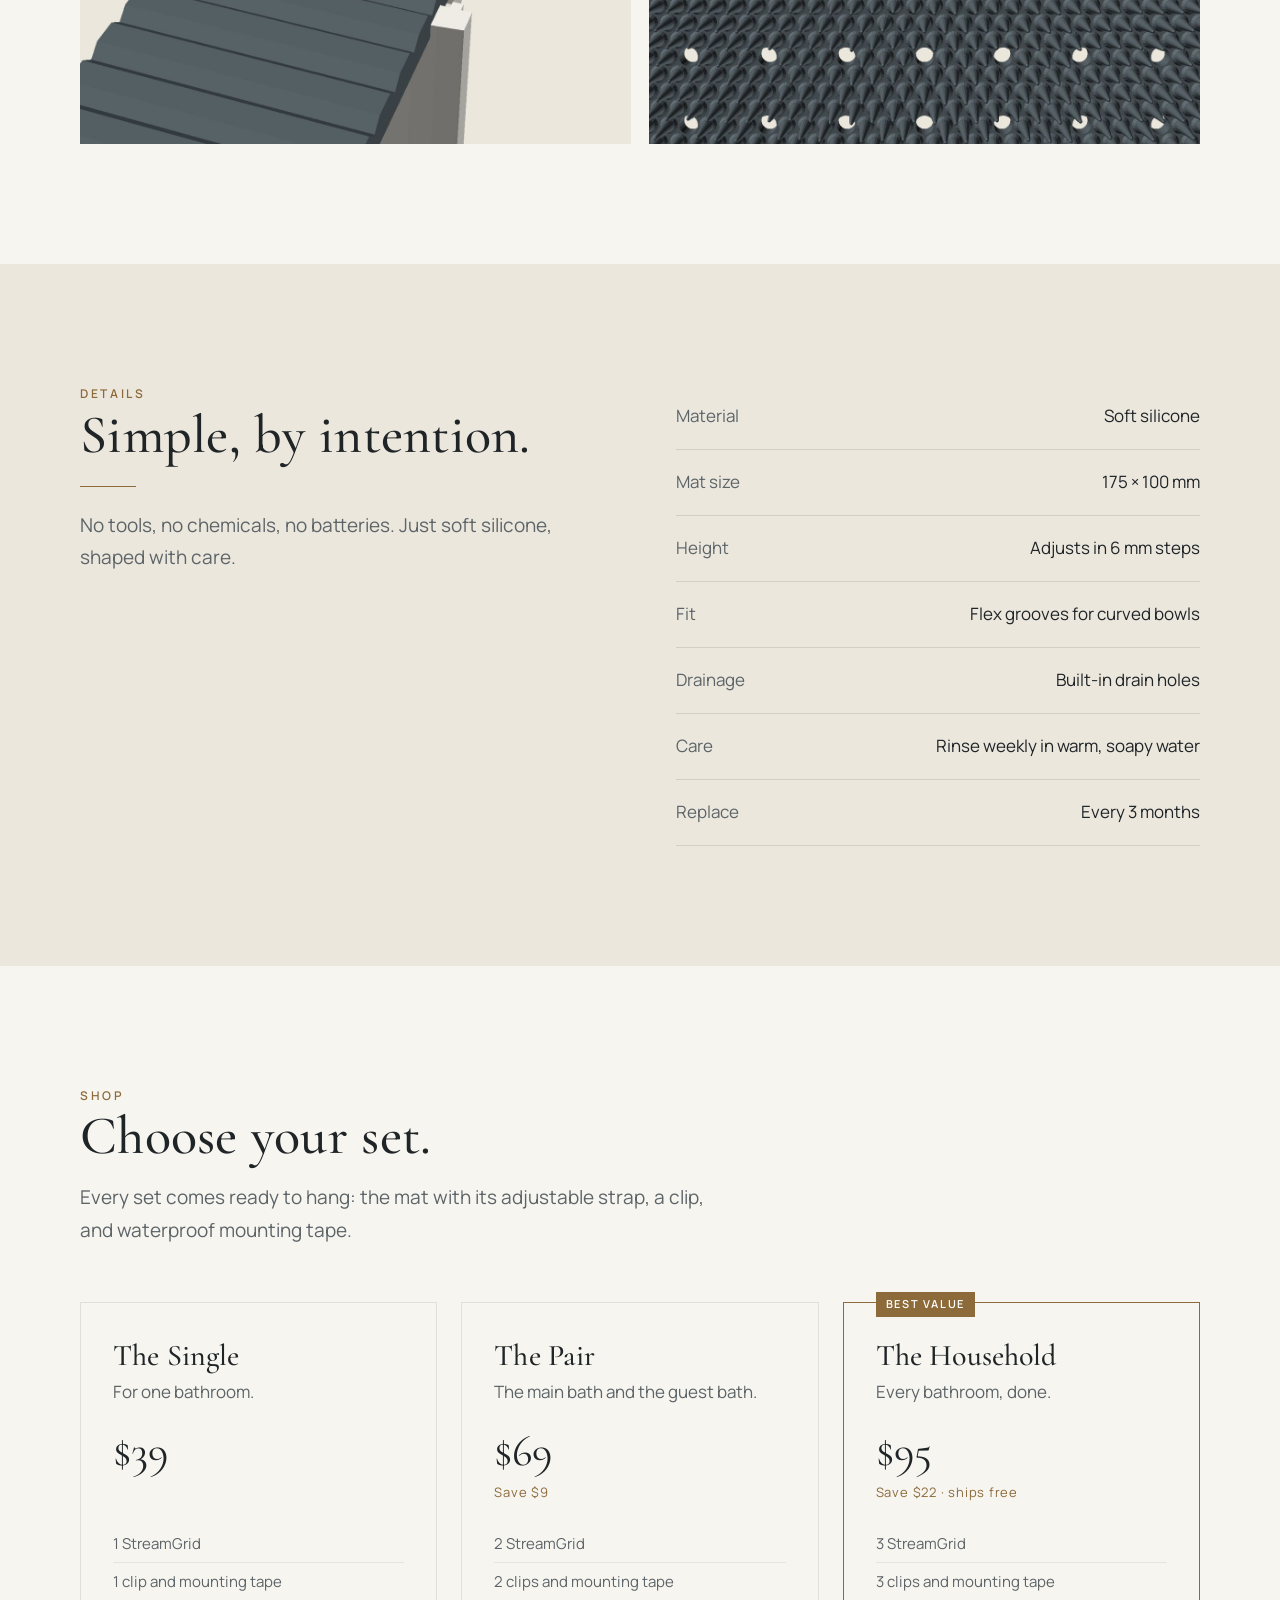
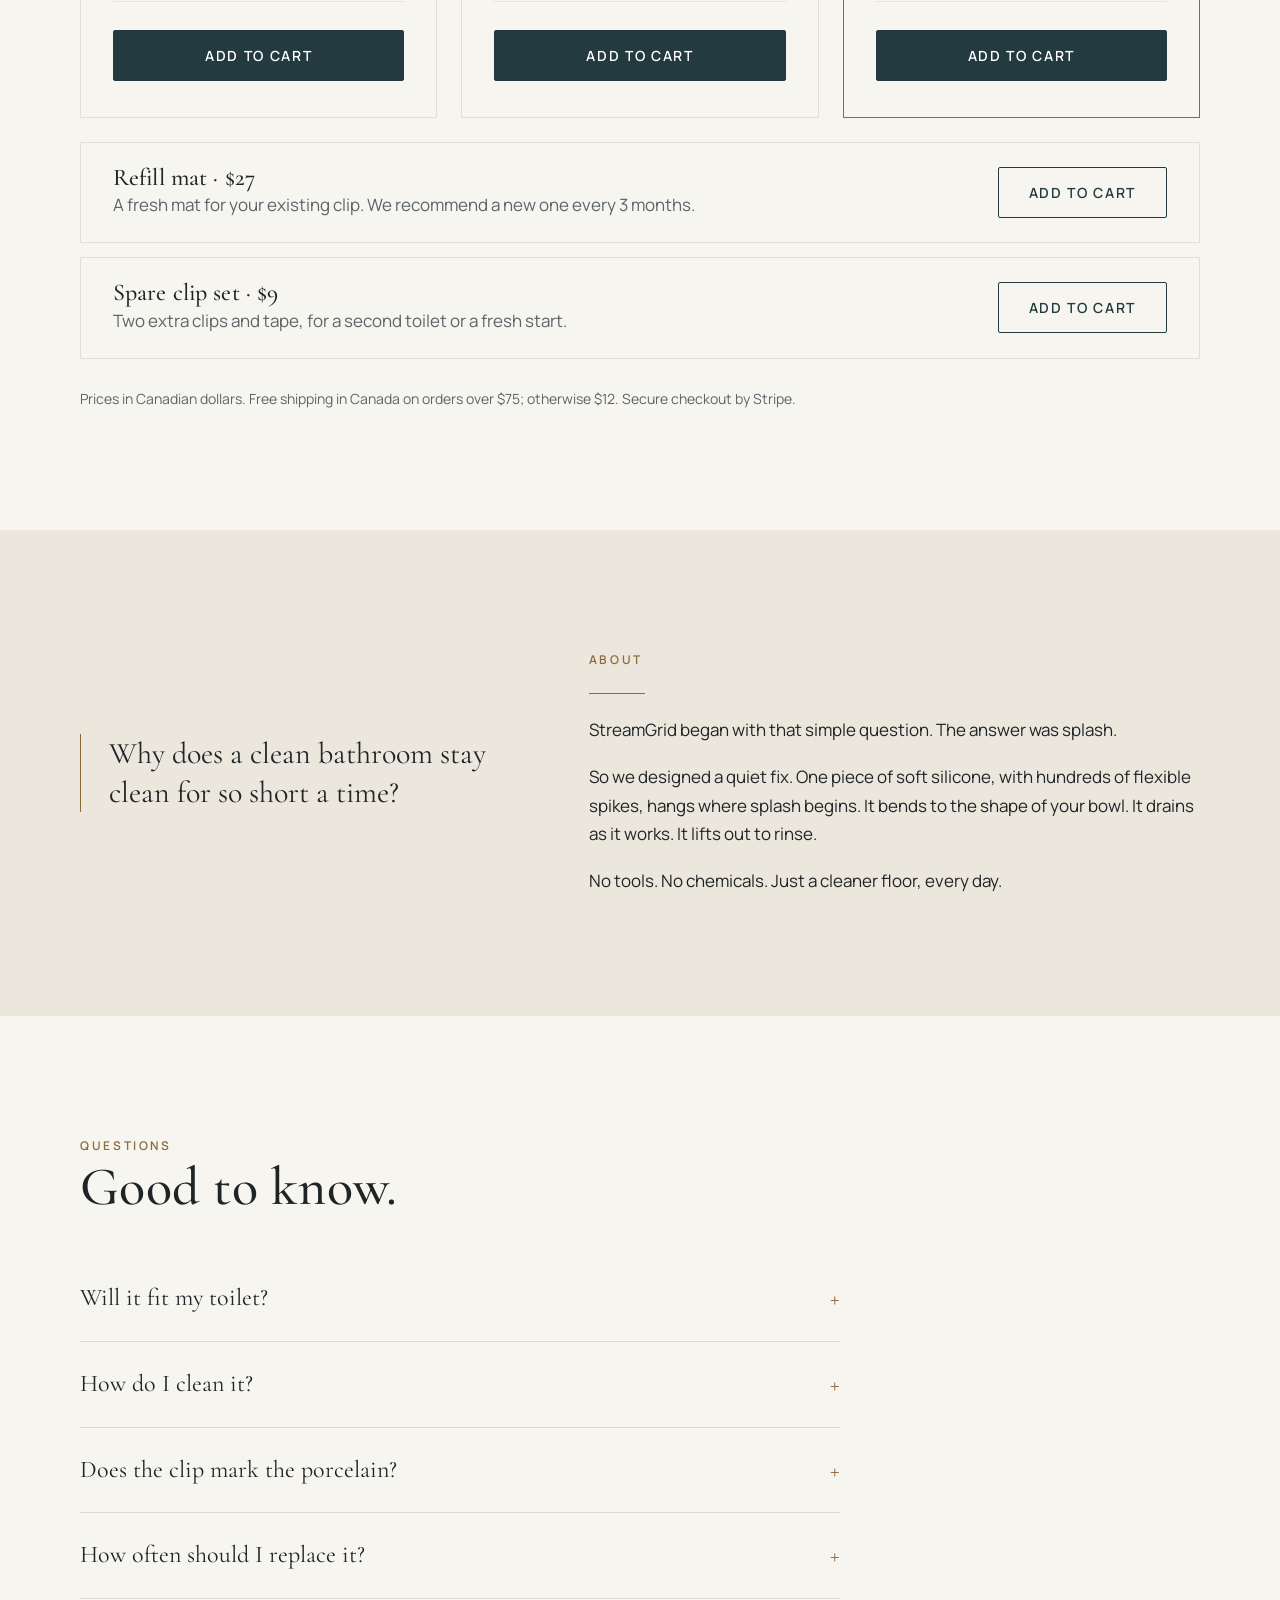
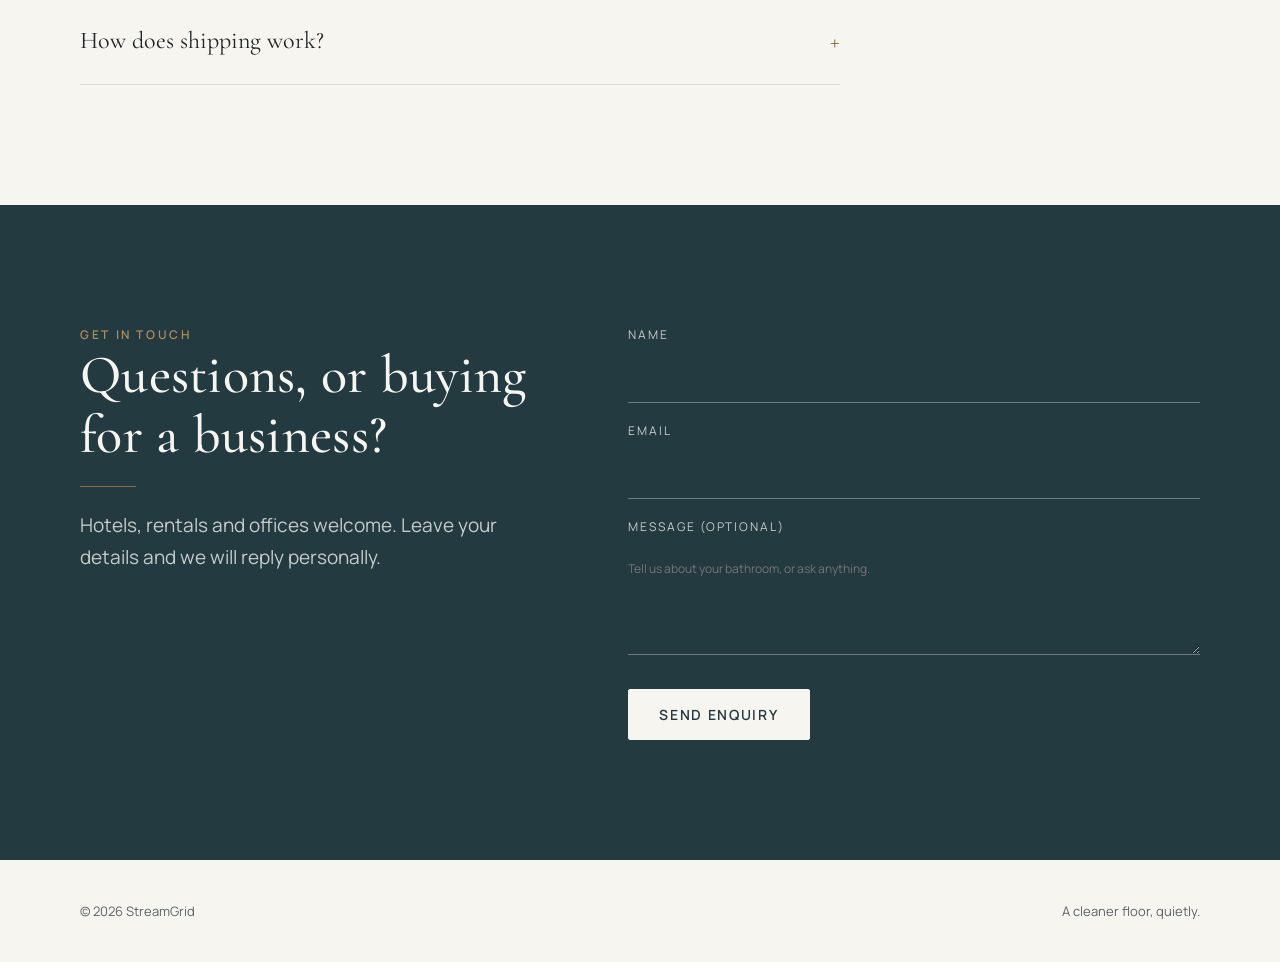
==== commit 213f3194: "Add refill mat ($27) and 3-month replacement guidance Co-Authored-By: Claude Opus 5.5 <noreply@anthr" ====
--- a/index.html
+++ b/index.html
@@ -150,6 +150,7 @@
 .set .btn { text-align: center; }
 .addon { display: flex; justify-content: space-between; align-items: center; gap: 20px; margin-top: 24px; padding: 22px 32px; border: 1px solid rgba(31,36,39,.1); background: var(--porcelain); flex-wrap: wrap; }
 .addon p { color: var(--slate); }
+.addon + .addon { margin-top: 14px; }
 .ship-note { margin-top: 28px; font-size: 14px; color: var(--slate); }
 
 /* ---------- cart drawer ---------- */
@@ -287,7 +288,8 @@
         <li><span>Height</span><span>Adjusts in 6 mm steps</span></li>
         <li><span>Fit</span><span>Flex grooves for curved bowls</span></li>
         <li><span>Drainage</span><span>Built-in drain holes</span></li>
-        <li><span>Care</span><span>Rinse in warm, soapy water</span></li>
+        <li><span>Care</span><span>Rinse weekly in warm, soapy water</span></li>
+        <li><span>Replace</span><span>Every 3 months</span></li>
       </ul>
     </div>
   </section>
@@ -320,6 +322,10 @@
         </div>
       </div>
       <div class="addon reveal">
+        <div><h3 style="font-size:24px">Refill mat · $27</h3><p>A fresh mat for your existing clip. We recommend a new one every 3 months.</p></div>
+        <button class="btn ghost" data-add="refill">Add to cart</button>
+      </div>
+      <div class="addon reveal">
         <div><h3 style="font-size:24px">Spare clip set · $9</h3><p>Two extra clips and tape, for a second toilet or a fresh start.</p></div>
         <button class="btn ghost" data-add="clips">Add to cart</button>
       </div>
@@ -346,8 +352,9 @@
       <h2 class="reveal">Good to know.</h2>
       <div class="faq">
         <details class="reveal"><summary>Will it fit my toilet?</summary><p>StreamGrid is designed for standard household bowls. Its flex grooves let it bend to the curve, and the strap adjusts the height in small steps.</p></details>
-        <details class="reveal"><summary>How do I clean it?</summary><p>Lift it out and rinse it in warm, soapy water, then hang it back up. It is one piece, so there is nothing to take apart.</p></details>
+        <details class="reveal"><summary>How do I clean it?</summary><p>Lift it out once a week and rinse it in warm, soapy water, then hang it back up. It is one piece, so there is nothing to take apart.</p></details>
         <details class="reveal"><summary>Does the clip mark the porcelain?</summary><p>The clip attaches with waterproof foam tape, not screws or glue. It sits just under the rim, out of sight.</p></details>
+        <details class="reveal"><summary>How often should I replace it?</summary><p>Every 3 months, for the freshest bathroom. Your clip stays in place, so you only need a refill mat.</p></details>
         <details class="reveal"><summary>How does shipping work?</summary><p>Shipping is free in Canada on orders over $75, and $12 otherwise. We email you when your order ships.</p></details>
       </div>
     </div>
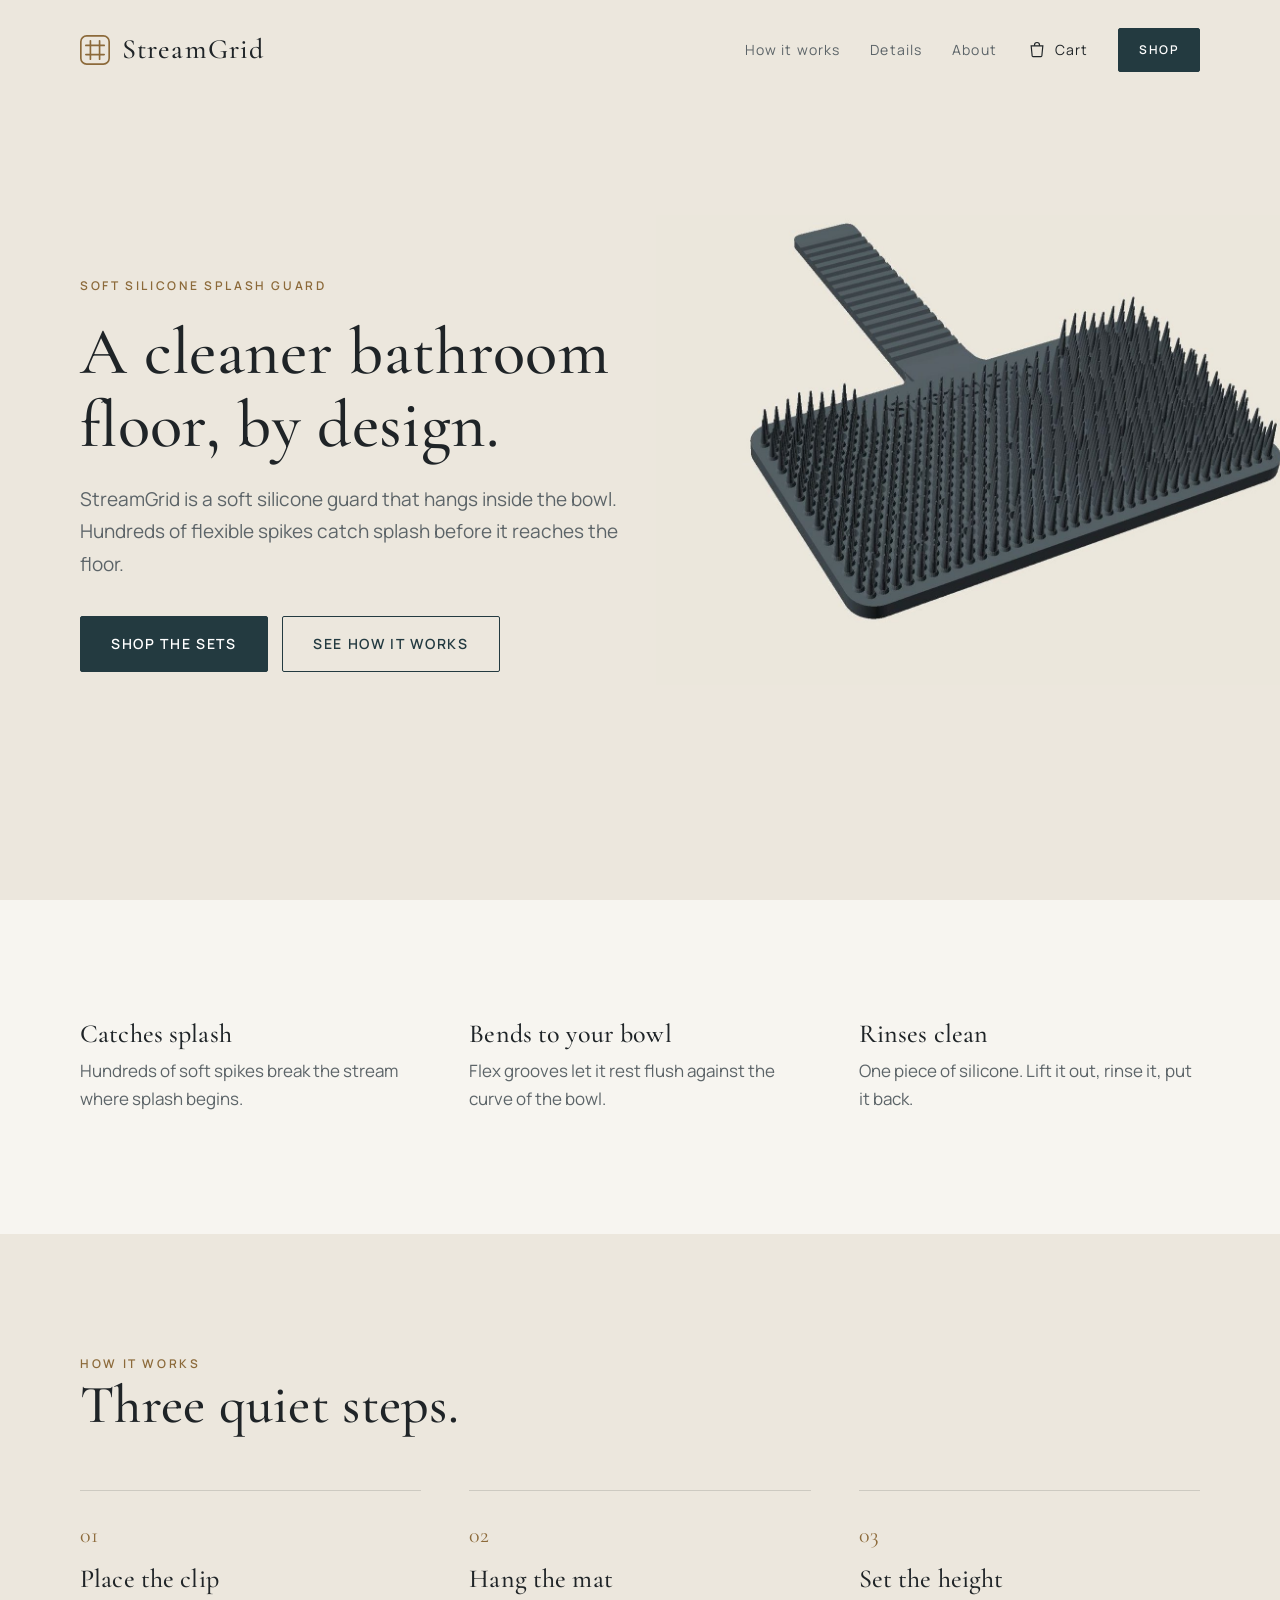
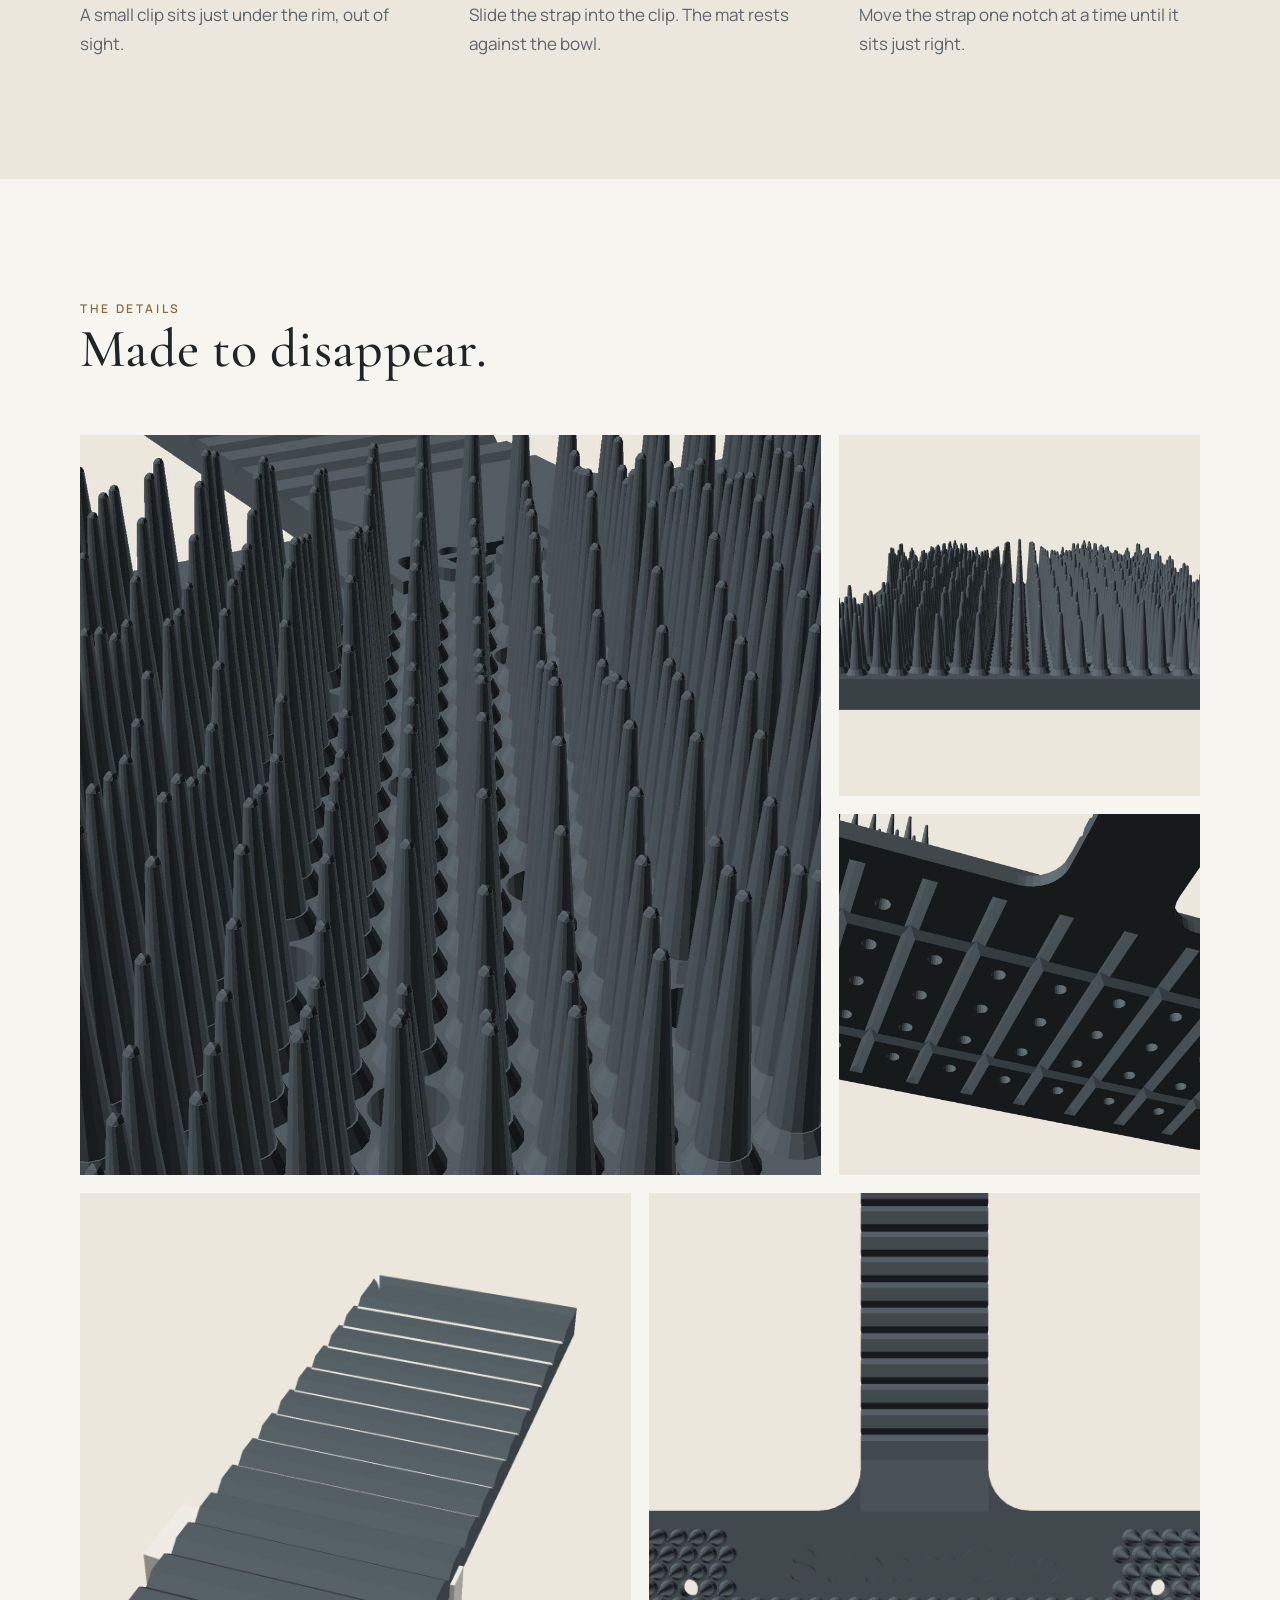
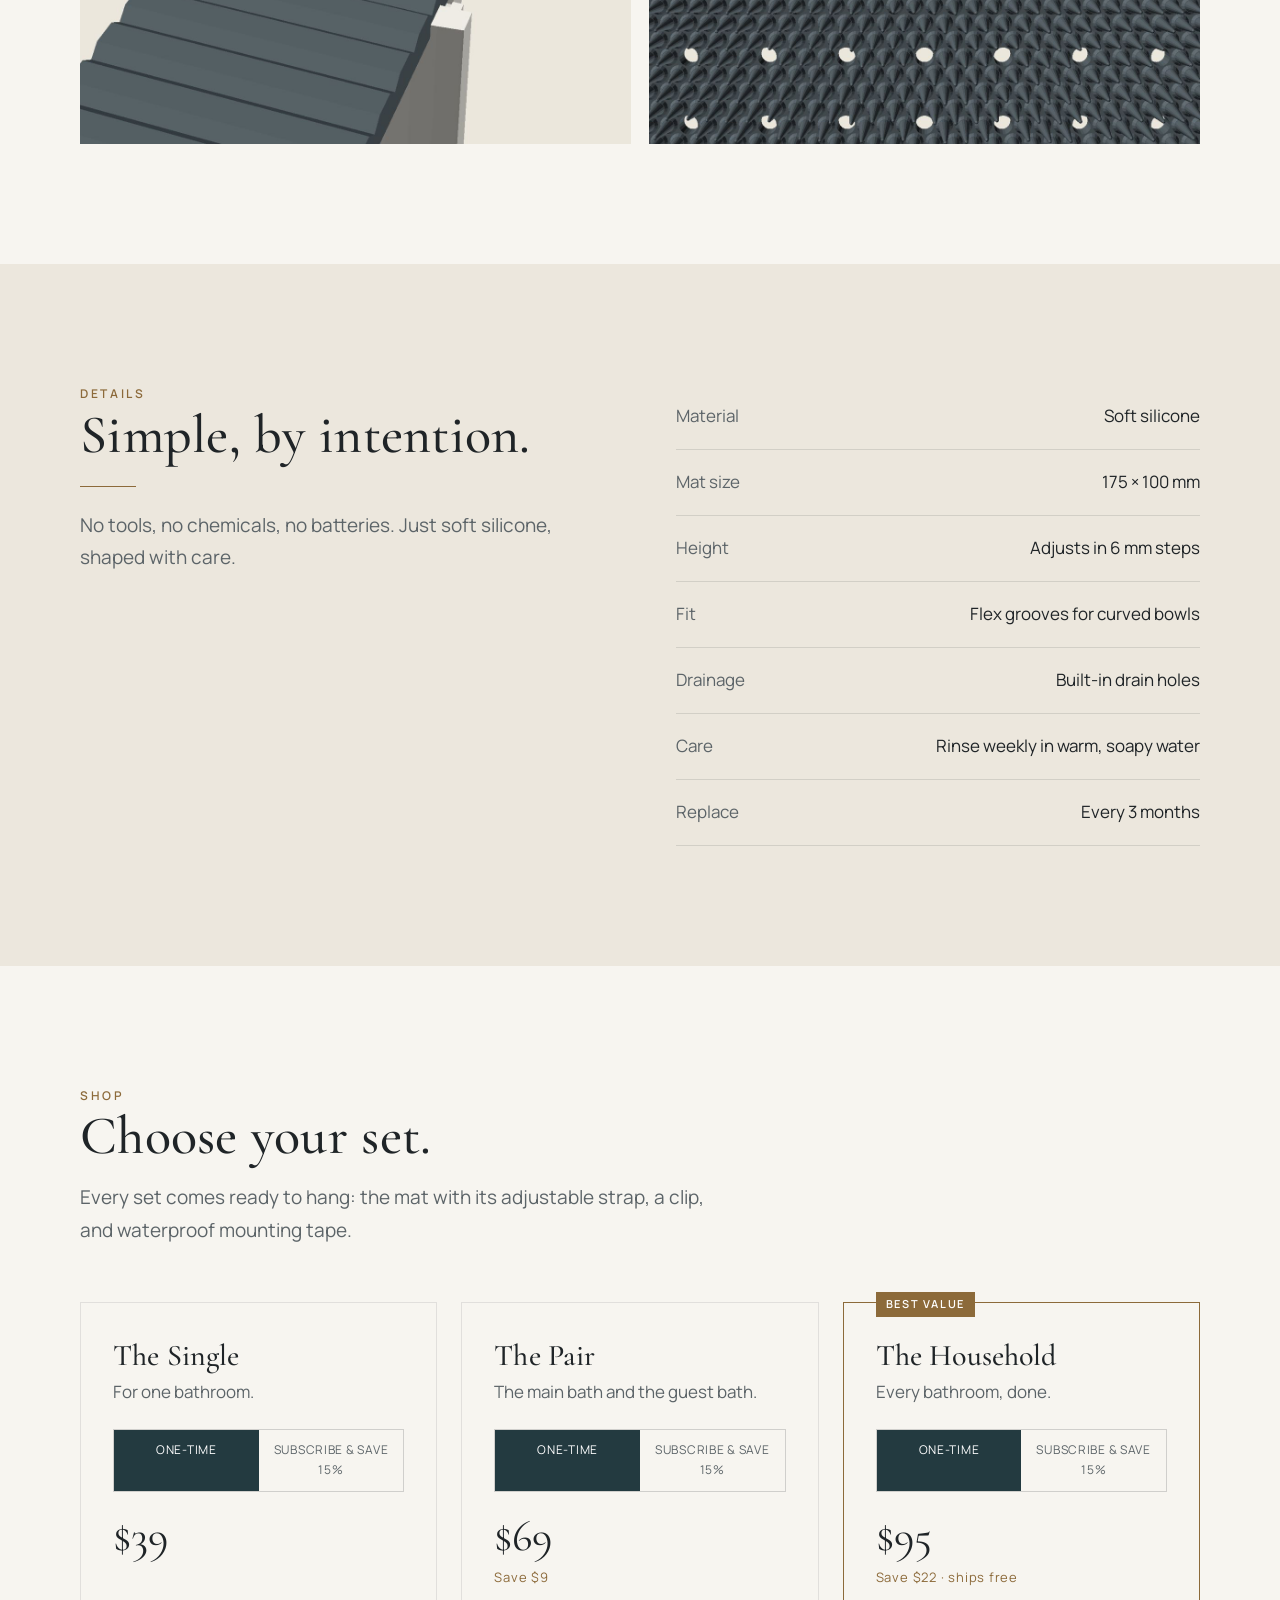
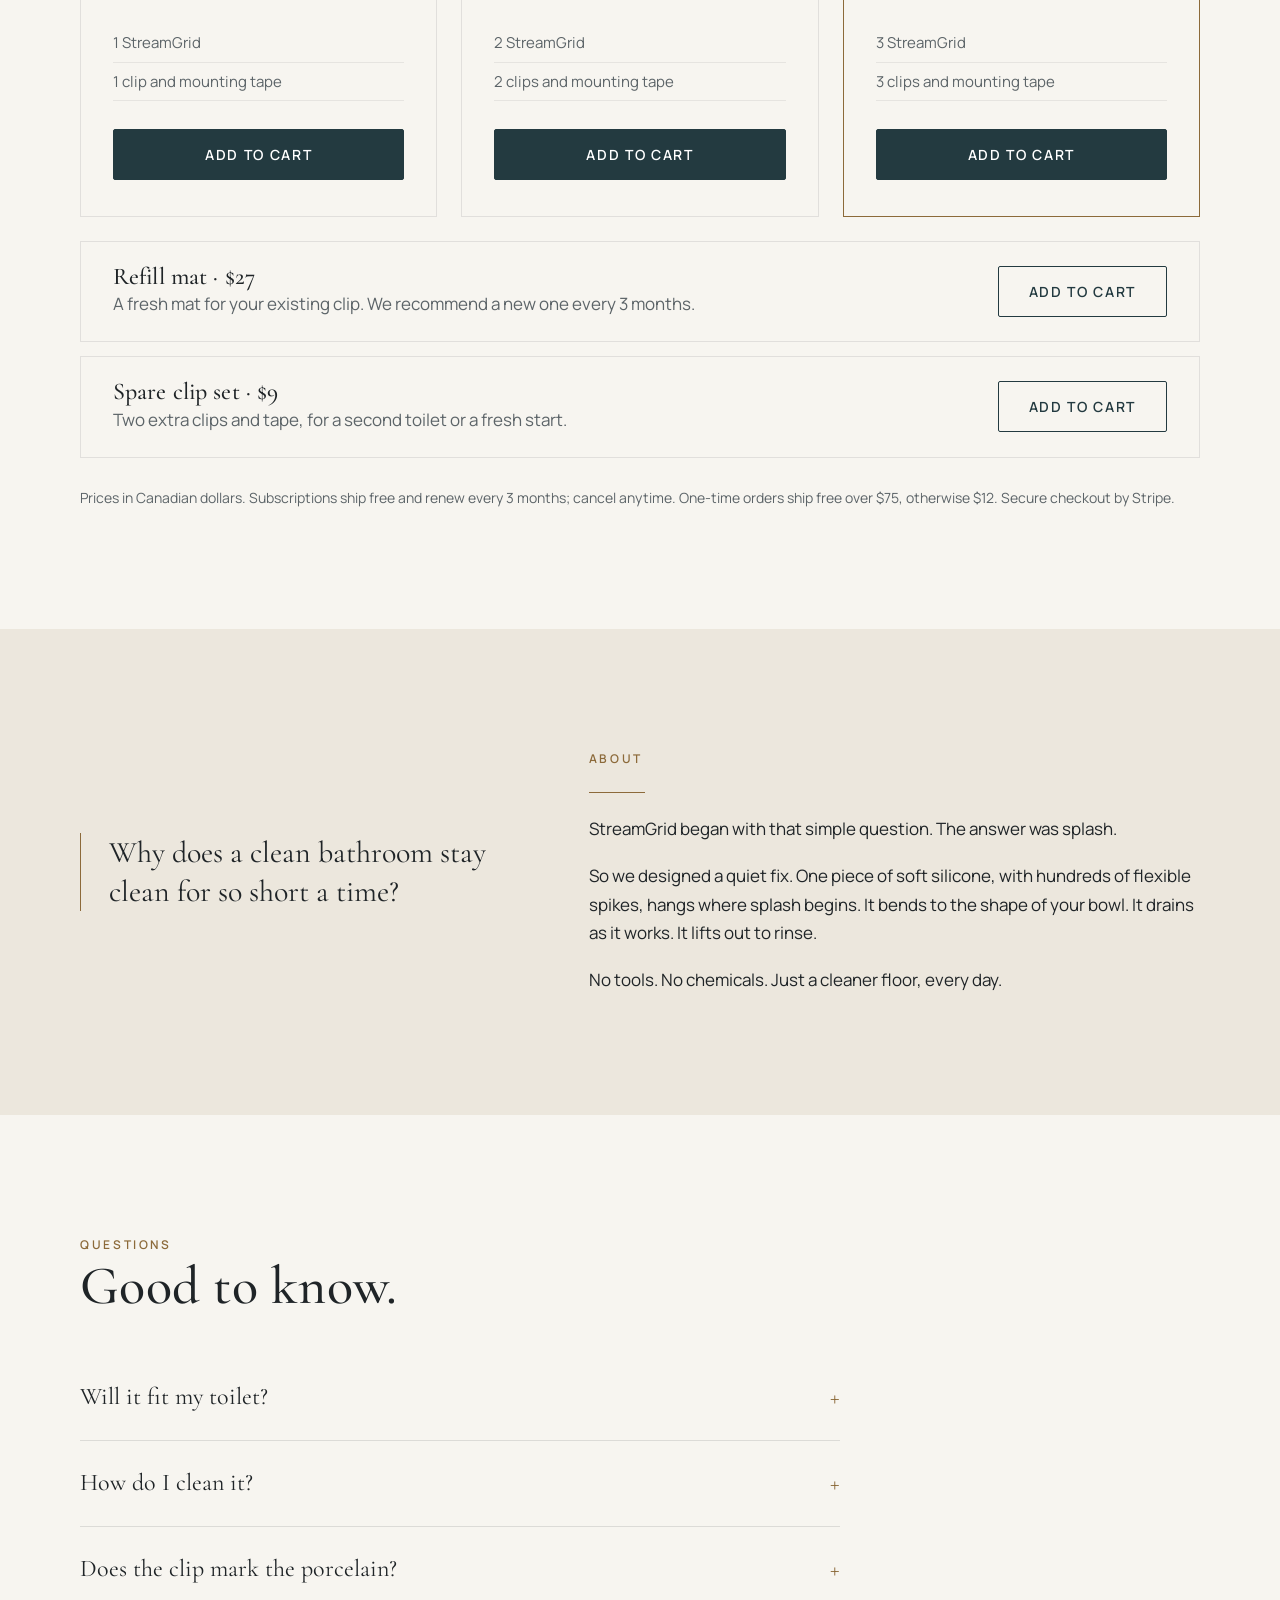
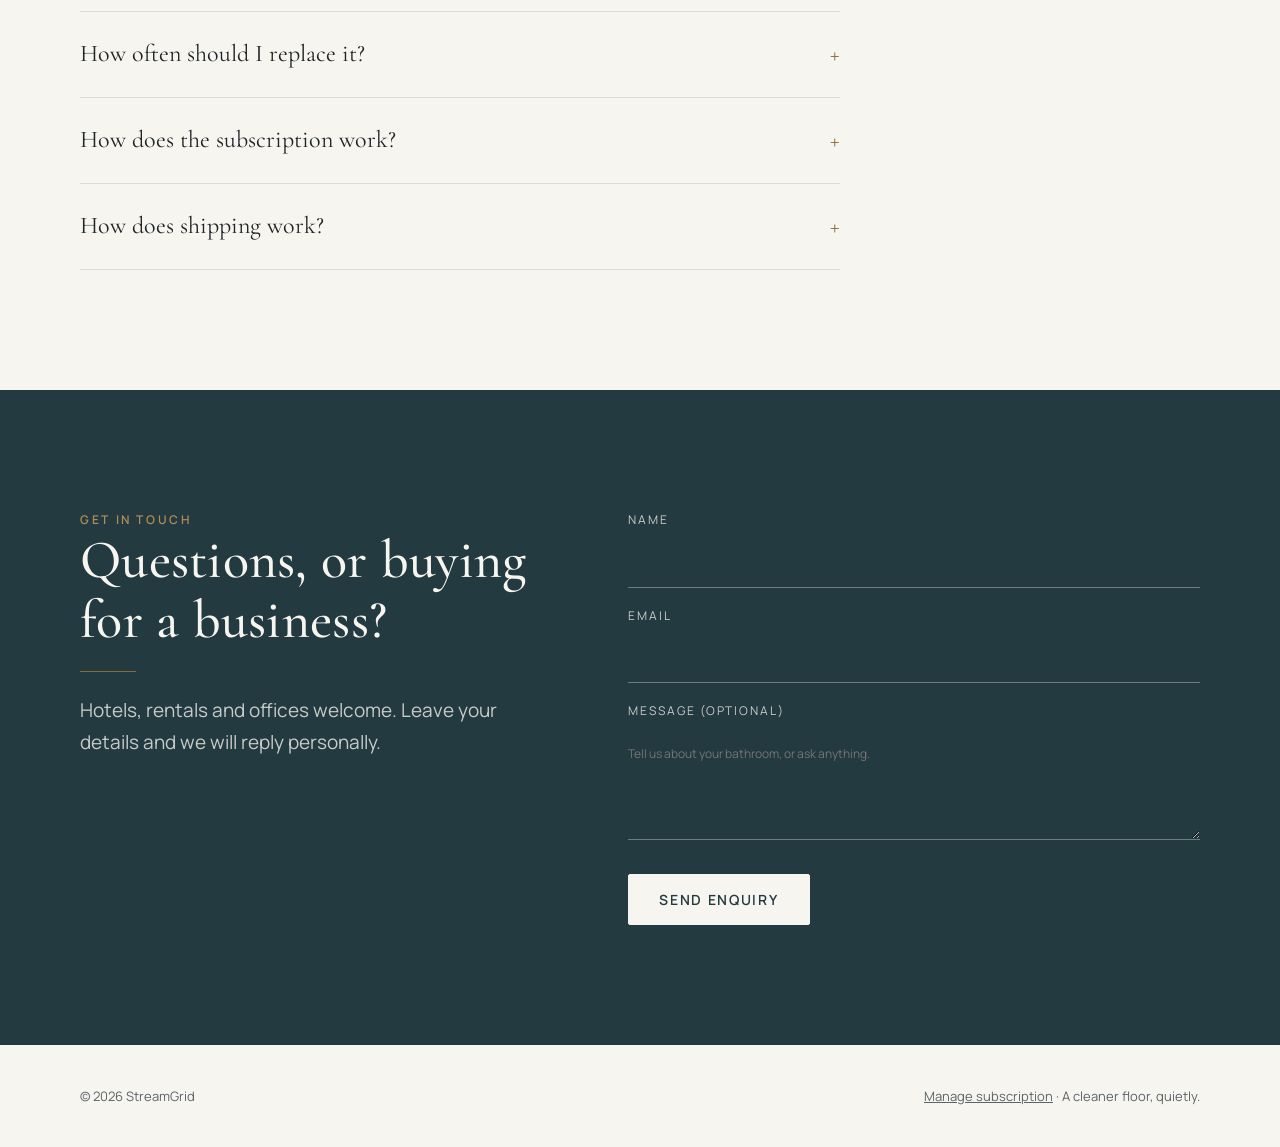
==== commit 9c35da45: "Add Subscribe & save: sets every 3 months at 15% off, free shipping - One-time / subscribe choice on" ====
--- a/index.html
+++ b/index.html
@@ -144,7 +144,13 @@
 .set h3 { font-size: 30px; }
 .set .what { color: var(--slate); margin: 6px 0 22px; }
 .set .price { font-family: var(--serif); font-size: 44px; line-height: 1; }
-.set .save { font-size: 13px; color: var(--brass); letter-spacing: .06em; margin-top: 8px; min-height: 1.4em; }
+.set .save { font-size: 13px; color: var(--brass); letter-spacing: .06em; margin-top: 8px; min-height: 2.8em; }
+.set .price small { font-family: var(--sans); font-size: 14px; color: var(--slate); letter-spacing: .02em; }
+.plan { display: grid; grid-template-columns: 1fr 1fr; border: 1px solid rgba(31,36,39,.18); margin-bottom: 22px; }
+.plan label { position: relative; cursor: pointer; text-align: center; font-size: 12px; letter-spacing: .06em; padding: 10px 6px; color: var(--slate); transition: background .3s, color .3s; }
+.plan input { position: absolute; opacity: 0; inset: 0; cursor: pointer; }
+.plan label:has(input:checked) { background: var(--deep); color: #fff; }
+.plan label:has(input:focus-visible) { outline: 2px solid var(--brass); outline-offset: -4px; }
 .set ul { list-style: none; margin: 22px 0 28px; color: var(--slate); font-size: 15px; flex: 1; }
 .set li { padding: 6px 0; border-bottom: 1px solid rgba(31,36,39,.08); }
 .set .btn { text-align: center; }
@@ -301,21 +307,33 @@
       <h2 class="reveal">Choose your set.</h2>
       <p class="lead reveal" style="margin-top:16px">Every set comes ready to hang: the mat with its adjustable strap, a clip, and waterproof mounting tape.</p>
       <div class="sets">
-        <div class="set reveal">
+        <div class="set reveal" data-plan-card data-one-price="$39" data-sub-price="$33" data-one-save="" data-sub-save="Save $6 · fresh mat every 3 months · ships free">
           <h3>The Single</h3><p class="what">For one bathroom.</p>
+          <div class="plan" role="radiogroup" aria-label="Purchase option for The Single">
+            <label><input type="radio" name="plan-single" value="single" checked><span>One-time</span></label>
+            <label><input type="radio" name="plan-single" value="single-sub"><span>Subscribe &amp; save 15%</span></label>
+          </div>
           <div class="price">$39</div><div class="save">&nbsp;</div>
           <ul><li>1 StreamGrid</li><li>1 clip and mounting tape</li></ul>
           <button class="btn" data-add="single">Add to cart</button>
         </div>
-        <div class="set reveal">
+        <div class="set reveal" data-plan-card data-one-price="$69" data-sub-price="$59" data-one-save="Save $9" data-sub-save="Save $10 · fresh mats every 3 months · ships free">
           <h3>The Pair</h3><p class="what">The main bath and the guest bath.</p>
+          <div class="plan" role="radiogroup" aria-label="Purchase option for The Pair">
+            <label><input type="radio" name="plan-pair" value="pair" checked><span>One-time</span></label>
+            <label><input type="radio" name="plan-pair" value="pair-sub"><span>Subscribe &amp; save 15%</span></label>
+          </div>
           <div class="price">$69</div><div class="save">Save $9</div>
           <ul><li>2 StreamGrid</li><li>2 clips and mounting tape</li></ul>
           <button class="btn" data-add="pair">Add to cart</button>
         </div>
-        <div class="set featured reveal">
+        <div class="set featured reveal" data-plan-card data-one-price="$95" data-sub-price="$81" data-one-save="Save $22 · ships free" data-sub-save="Save $14 more · fresh mats every 3 months · ships free">
           <span class="tag">Best value</span>
           <h3>The Household</h3><p class="what">Every bathroom, done.</p>
+          <div class="plan" role="radiogroup" aria-label="Purchase option for The Household">
+            <label><input type="radio" name="plan-household" value="household" checked><span>One-time</span></label>
+            <label><input type="radio" name="plan-household" value="household-sub"><span>Subscribe &amp; save 15%</span></label>
+          </div>
           <div class="price">$95</div><div class="save">Save $22 · ships free</div>
           <ul><li>3 StreamGrid</li><li>3 clips and mounting tape</li></ul>
           <button class="btn" data-add="household">Add to cart</button>
@@ -329,7 +347,7 @@
         <div><h3 style="font-size:24px">Spare clip set · $9</h3><p>Two extra clips and tape, for a second toilet or a fresh start.</p></div>
         <button class="btn ghost" data-add="clips">Add to cart</button>
       </div>
-      <p class="ship-note reveal">Prices in Canadian dollars. Free shipping in Canada on orders over $75; otherwise $12. Secure checkout by Stripe.</p>
+      <p class="ship-note reveal">Prices in Canadian dollars. Subscriptions ship free and renew every 3 months; cancel anytime. One-time orders ship free over $75, otherwise $12. Secure checkout by Stripe.</p>
     </div>
   </section>
 
@@ -355,7 +373,8 @@
         <details class="reveal"><summary>How do I clean it?</summary><p>Lift it out once a week and rinse it in warm, soapy water, then hang it back up. It is one piece, so there is nothing to take apart.</p></details>
         <details class="reveal"><summary>Does the clip mark the porcelain?</summary><p>The clip attaches with waterproof foam tape, not screws or glue. It sits just under the rim, out of sight.</p></details>
         <details class="reveal"><summary>How often should I replace it?</summary><p>Every 3 months, for the freshest bathroom. Your clip stays in place, so you only need a refill mat.</p></details>
-        <details class="reveal"><summary>How does shipping work?</summary><p>Shipping is free in Canada on orders over $75, and $12 otherwise. We email you when your order ships.</p></details>
+        <details class="reveal"><summary>How does the subscription work?</summary><p>You pay today and receive your set with its clip. Every 3 months after that, we send fresh mats and charge the subscription price. It always ships free, and you can cancel anytime from the "Manage subscription" link at the bottom of this page.</p></details>
+        <details class="reveal"><summary>How does shipping work?</summary><p>Subscriptions always ship free. One-time orders ship free in Canada over $75, and $12 otherwise. We email you when your order ships.</p></details>
       </div>
     </div>
   </section>
@@ -383,7 +402,7 @@
 <footer>
   <div class="wrap">
     <span>© 2026 StreamGrid</span>
-    <span>A cleaner floor, quietly.</span>
+    <span><a href="portal.php">Manage subscription</a> · A cleaner floor, quietly.</span>
   </div>
 </footer>
 
@@ -396,7 +415,7 @@
     <div class="totals">
       <div><span>Subtotal</span><span id="cart-sub">$0.00</span></div>
       <div><span>Shipping</span><span id="cart-ship">—</span></div>
-      <div class="grand"><span>Total</span><span id="cart-total">$0.00</span></div>
+      <div class="grand"><span id="cart-total-label">Total</span><span id="cart-total">$0.00</span></div>
     </div>
     <p id="cart-note"></p>
     <button class="btn" id="checkout-btn" disabled>Checkout</button>
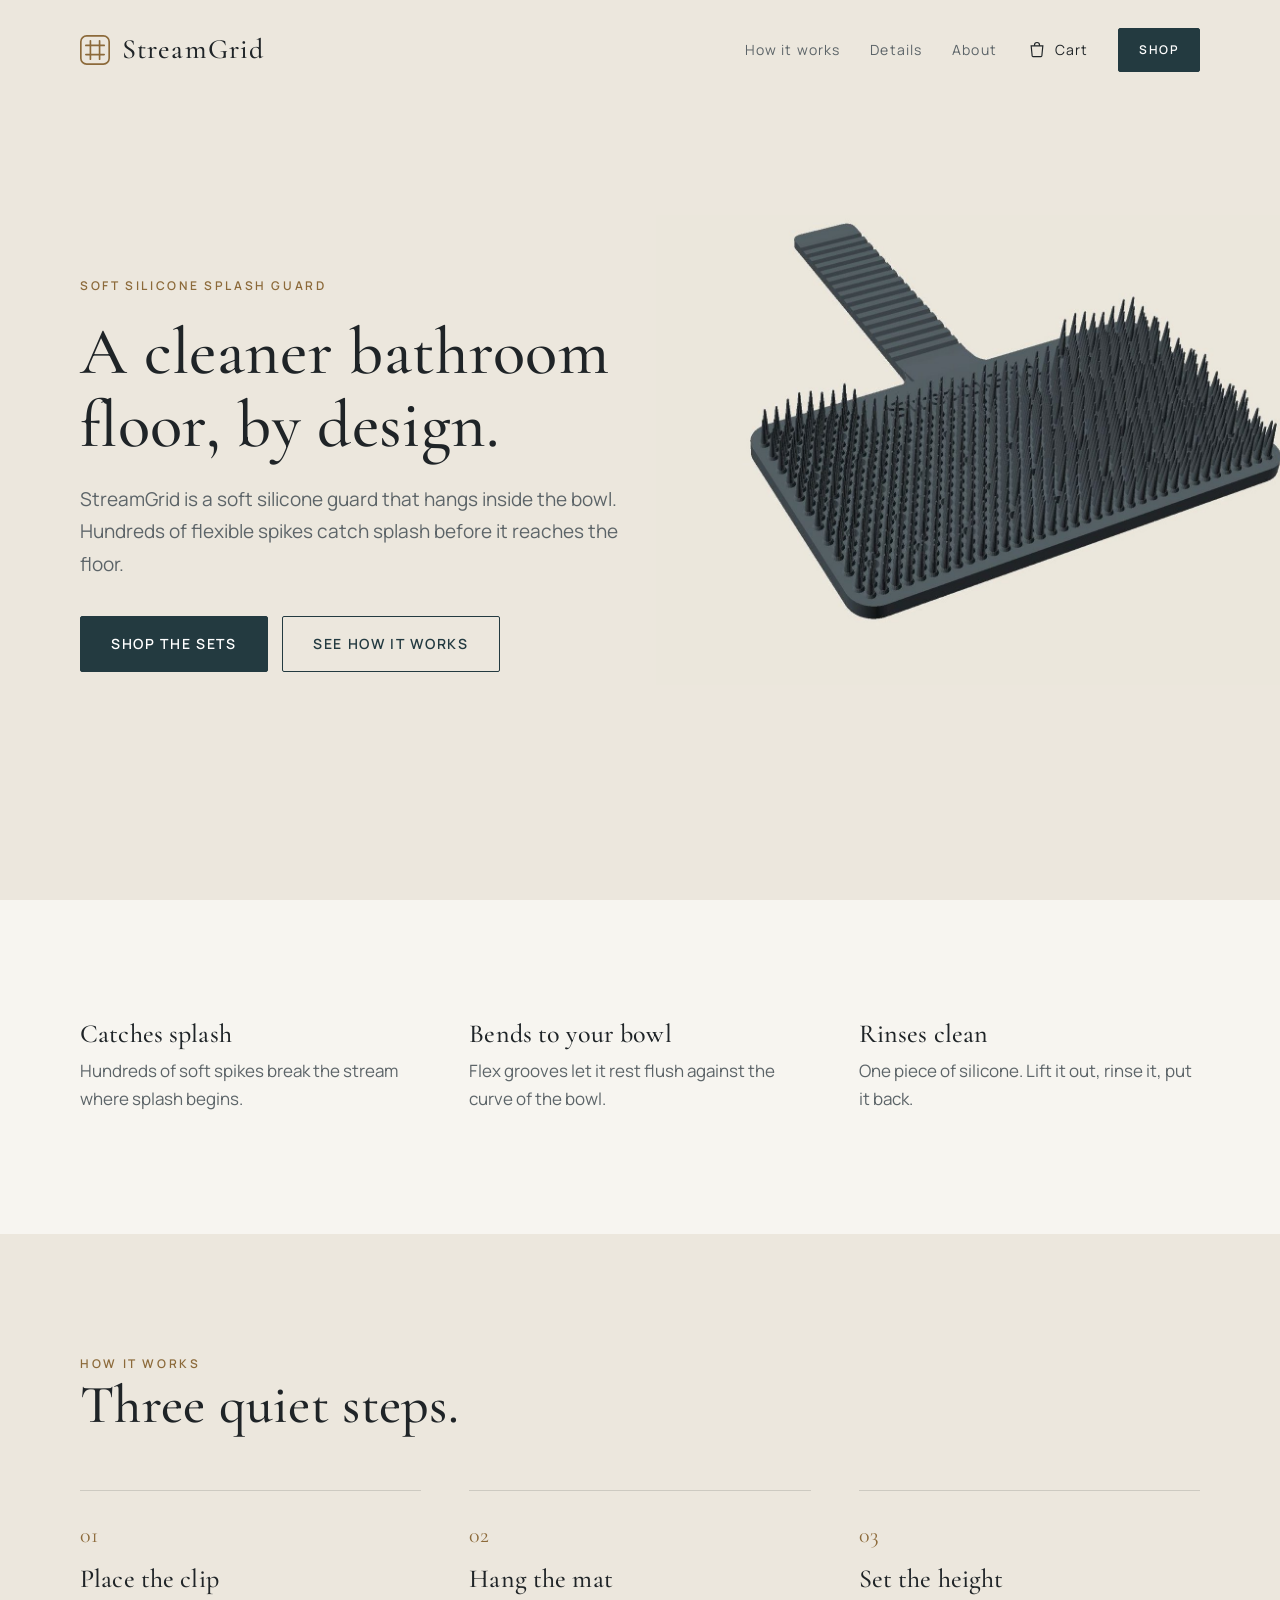
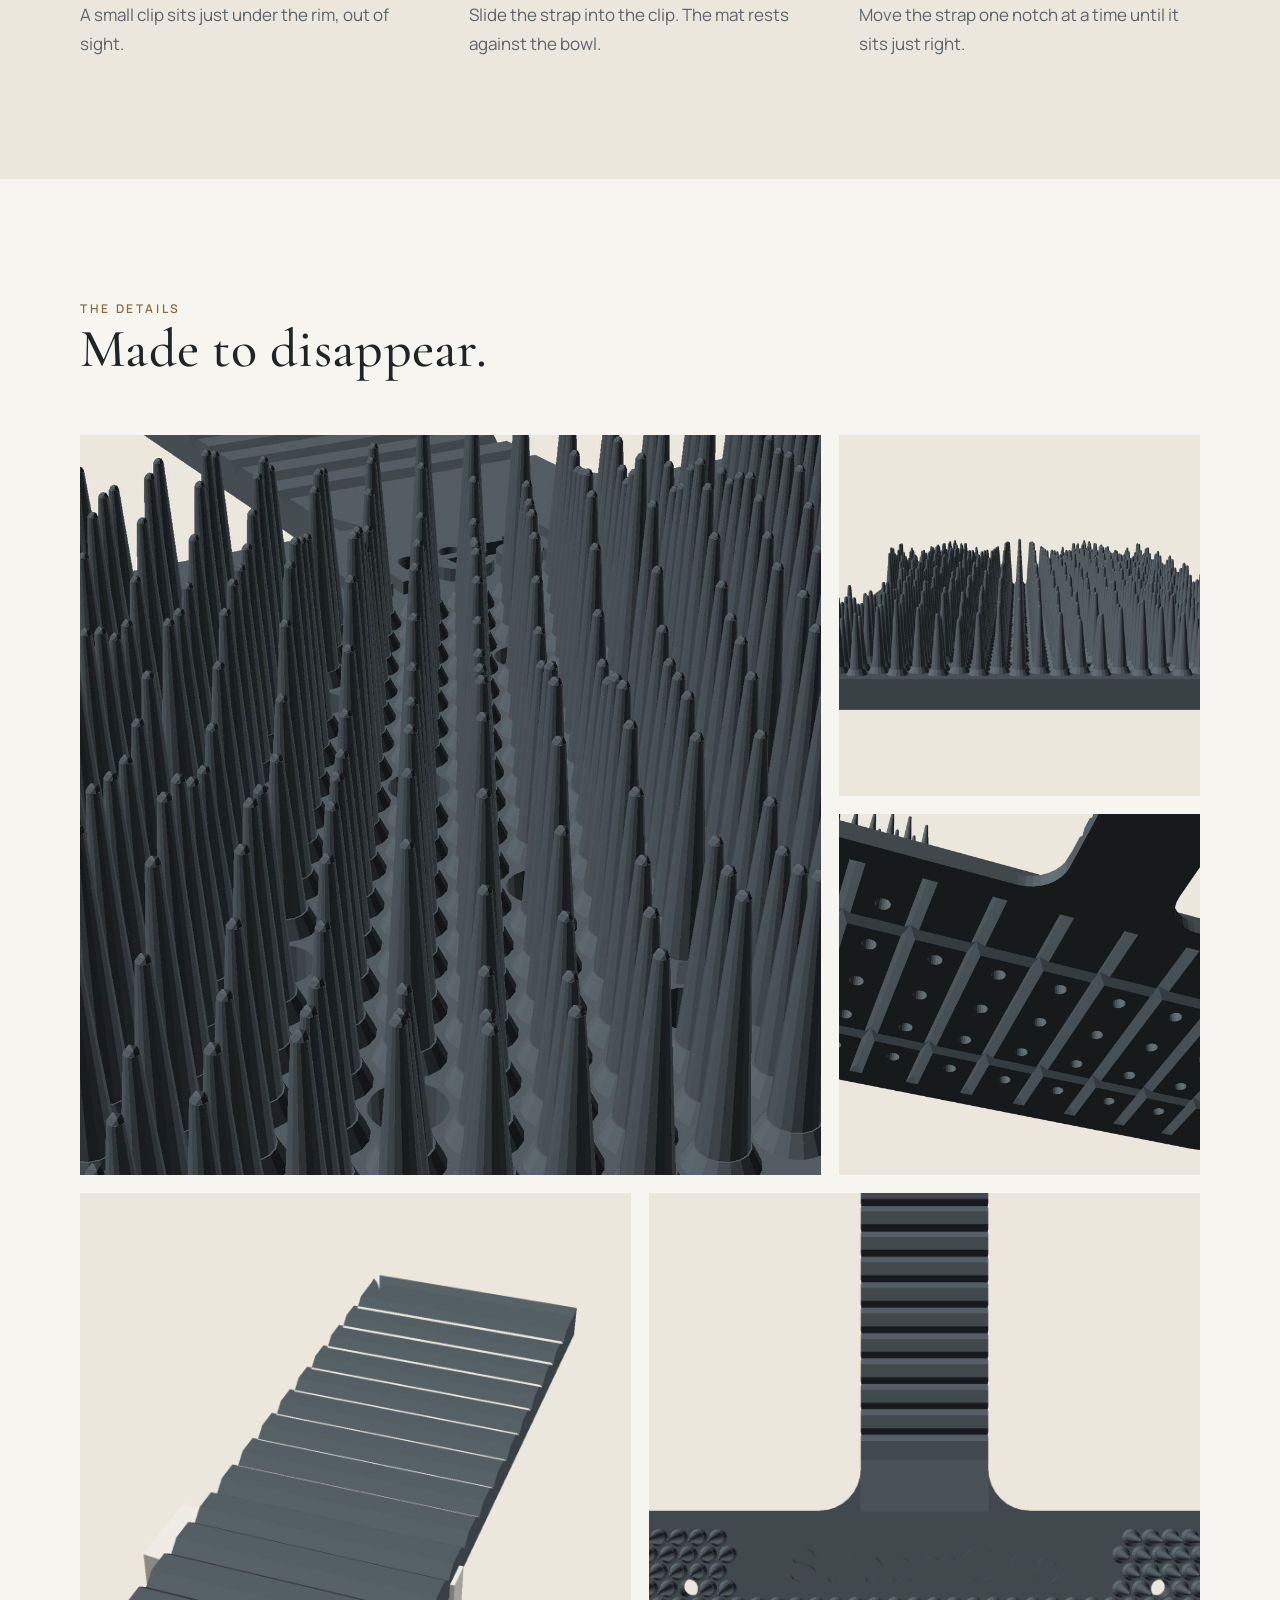
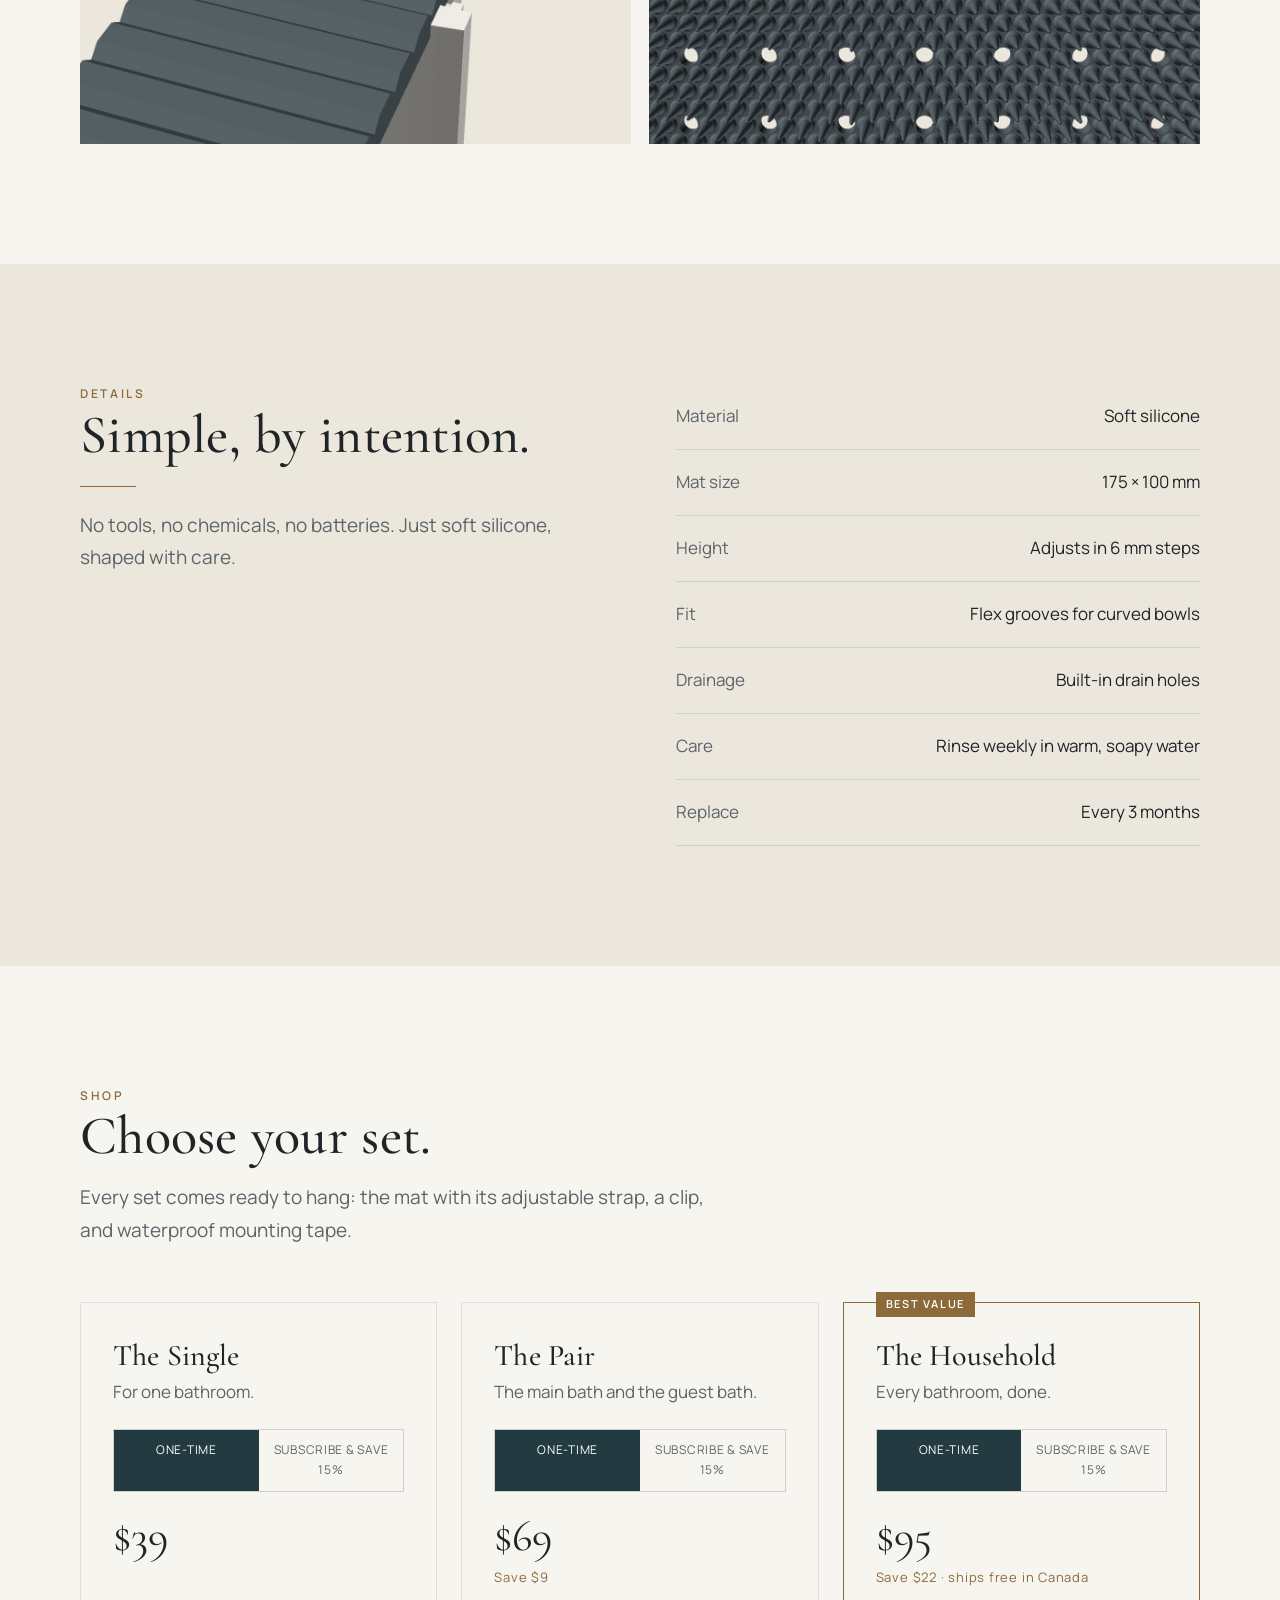
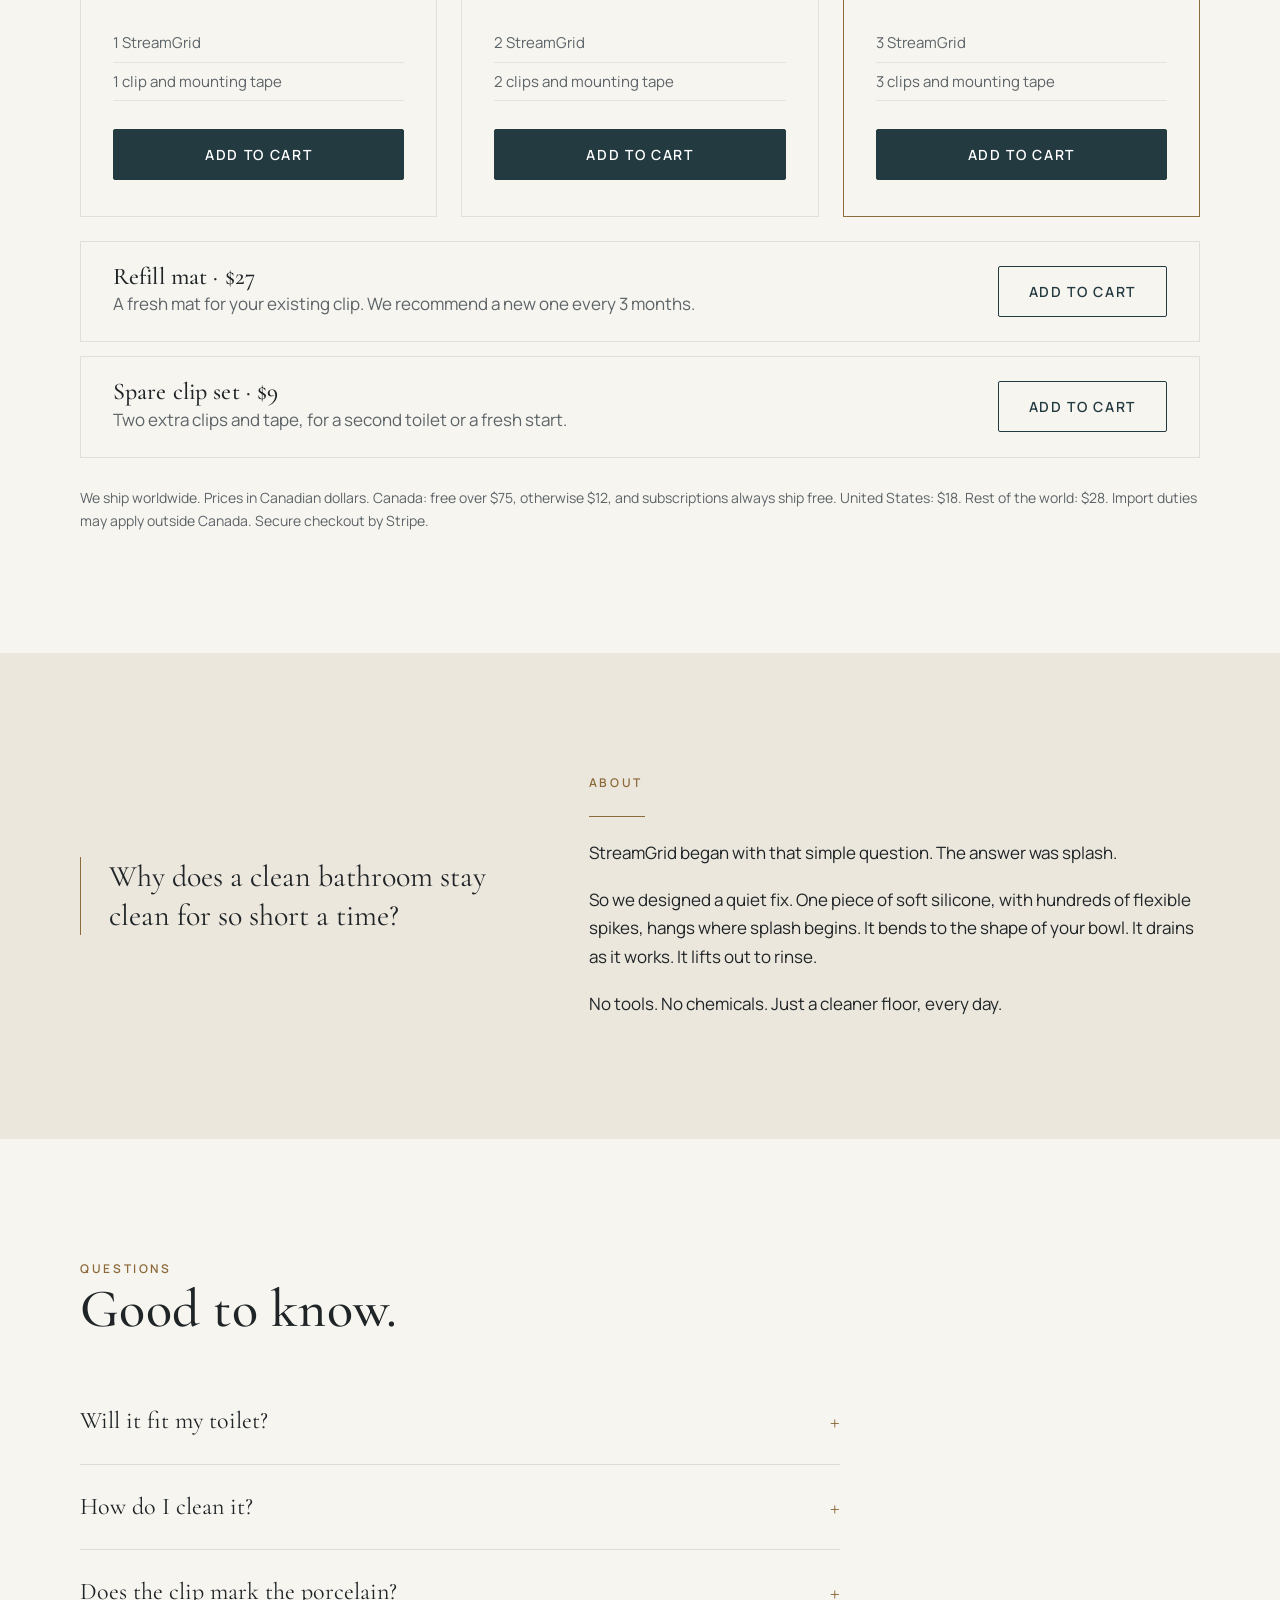
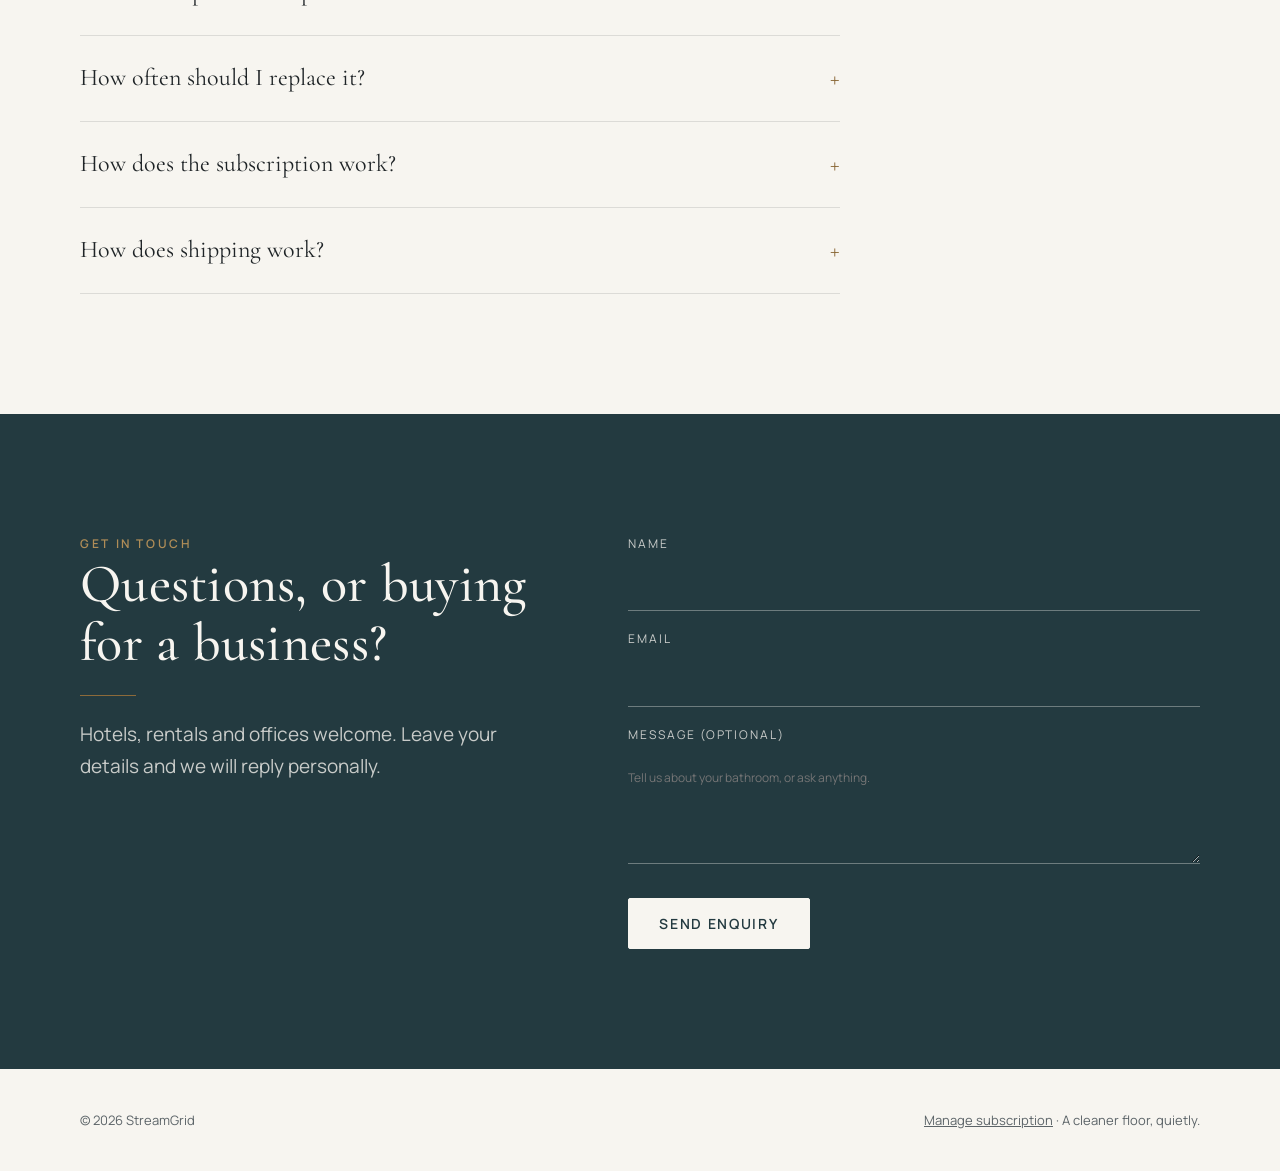
==== commit d9ba2084: "Ship worldwide with Canada / US / rest-of-world zones - Ship-to choice in the cart; Stripe only acce" ====
--- a/index.html
+++ b/index.html
@@ -185,6 +185,8 @@
 .totals { border-top: 1px solid rgba(31,36,39,.15); padding-top: 18px; margin-top: 12px; }
 .totals div { display: flex; justify-content: space-between; padding: 4px 0; color: var(--slate); }
 .totals .grand { color: var(--graphite); font-size: 20px; padding-top: 10px; }
+#cart .zone { display: flex; justify-content: space-between; align-items: center; gap: 12px; margin-top: 14px; font-size: 12px; letter-spacing: .16em; text-transform: uppercase; color: var(--slate); }
+#cart .zone select { font: inherit; font-size: 14px; letter-spacing: 0; text-transform: none; color: var(--graphite); background: transparent; border: 1px solid rgba(31,36,39,.2); padding: 8px 10px; }
 #cart-note { font-size: 13px; color: var(--brass); margin-top: 8px; min-height: 1.3em; }
 #checkout-btn { width: 100%; margin-top: 18px; }
 #checkout-btn:disabled { opacity: .45; cursor: not-allowed; }
@@ -307,7 +309,7 @@
       <h2 class="reveal">Choose your set.</h2>
       <p class="lead reveal" style="margin-top:16px">Every set comes ready to hang: the mat with its adjustable strap, a clip, and waterproof mounting tape.</p>
       <div class="sets">
-        <div class="set reveal" data-plan-card data-one-price="$39" data-sub-price="$33" data-one-save="" data-sub-save="Save $6 · fresh mat every 3 months · ships free">
+        <div class="set reveal" data-plan-card data-one-price="$39" data-sub-price="$33" data-one-save="" data-sub-save="Save $6 · fresh mat every 3 months">
           <h3>The Single</h3><p class="what">For one bathroom.</p>
           <div class="plan" role="radiogroup" aria-label="Purchase option for The Single">
             <label><input type="radio" name="plan-single" value="single" checked><span>One-time</span></label>
@@ -317,7 +319,7 @@
           <ul><li>1 StreamGrid</li><li>1 clip and mounting tape</li></ul>
           <button class="btn" data-add="single">Add to cart</button>
         </div>
-        <div class="set reveal" data-plan-card data-one-price="$69" data-sub-price="$59" data-one-save="Save $9" data-sub-save="Save $10 · fresh mats every 3 months · ships free">
+        <div class="set reveal" data-plan-card data-one-price="$69" data-sub-price="$59" data-one-save="Save $9" data-sub-save="Save $10 · fresh mats every 3 months">
           <h3>The Pair</h3><p class="what">The main bath and the guest bath.</p>
           <div class="plan" role="radiogroup" aria-label="Purchase option for The Pair">
             <label><input type="radio" name="plan-pair" value="pair" checked><span>One-time</span></label>
@@ -327,7 +329,7 @@
           <ul><li>2 StreamGrid</li><li>2 clips and mounting tape</li></ul>
           <button class="btn" data-add="pair">Add to cart</button>
         </div>
-        <div class="set featured reveal" data-plan-card data-one-price="$95" data-sub-price="$81" data-one-save="Save $22 · ships free" data-sub-save="Save $14 more · fresh mats every 3 months · ships free">
+        <div class="set featured reveal" data-plan-card data-one-price="$95" data-sub-price="$81" data-one-save="Save $22 · ships free in Canada" data-sub-save="Save $14 more · fresh mats every 3 months">
           <span class="tag">Best value</span>
           <h3>The Household</h3><p class="what">Every bathroom, done.</p>
           <div class="plan" role="radiogroup" aria-label="Purchase option for The Household">
@@ -347,7 +349,7 @@
         <div><h3 style="font-size:24px">Spare clip set · $9</h3><p>Two extra clips and tape, for a second toilet or a fresh start.</p></div>
         <button class="btn ghost" data-add="clips">Add to cart</button>
       </div>
-      <p class="ship-note reveal">Prices in Canadian dollars. Subscriptions ship free and renew every 3 months; cancel anytime. One-time orders ship free over $75, otherwise $12. Secure checkout by Stripe.</p>
+      <p class="ship-note reveal">We ship worldwide. Prices in Canadian dollars. Canada: free over $75, otherwise $12, and subscriptions always ship free. United States: $18. Rest of the world: $28. Import duties may apply outside Canada. Secure checkout by Stripe.</p>
     </div>
   </section>
 
@@ -373,8 +375,8 @@
         <details class="reveal"><summary>How do I clean it?</summary><p>Lift it out once a week and rinse it in warm, soapy water, then hang it back up. It is one piece, so there is nothing to take apart.</p></details>
         <details class="reveal"><summary>Does the clip mark the porcelain?</summary><p>The clip attaches with waterproof foam tape, not screws or glue. It sits just under the rim, out of sight.</p></details>
         <details class="reveal"><summary>How often should I replace it?</summary><p>Every 3 months, for the freshest bathroom. Your clip stays in place, so you only need a refill mat.</p></details>
-        <details class="reveal"><summary>How does the subscription work?</summary><p>You pay today and receive your set with its clip. Every 3 months after that, we send fresh mats and charge the subscription price. It always ships free, and you can cancel anytime from the "Manage subscription" link at the bottom of this page.</p></details>
-        <details class="reveal"><summary>How does shipping work?</summary><p>Subscriptions always ship free. One-time orders ship free in Canada over $75, and $12 otherwise. We email you when your order ships.</p></details>
+        <details class="reveal"><summary>How does the subscription work?</summary><p>You pay today and receive your set with its clip. Every 3 months after that, we send fresh mats and charge the subscription price. In Canada it always ships free, and you can cancel anytime from the "Manage subscription" link at the bottom of this page.</p></details>
+        <details class="reveal"><summary>How does shipping work?</summary><p>We ship worldwide. In Canada, orders over $75 and all subscriptions ship free; otherwise it is $12. Shipping is $18 to the United States and $28 to the rest of the world. Choose your country in the cart. Import duties may apply outside Canada. We email you when your order ships.</p></details>
       </div>
     </div>
   </section>
@@ -412,6 +414,13 @@
   <aside class="panel" role="dialog" aria-label="Your cart">
     <div class="panel-head"><h3>Your cart</h3><button class="close" data-close-cart aria-label="Close cart">×</button></div>
     <div id="cart-lines"></div>
+    <label class="zone">Ship to
+      <select id="cart-zone">
+        <option value="CA">Canada</option>
+        <option value="US">United States</option>
+        <option value="WORLD">Rest of the world</option>
+      </select>
+    </label>
     <div class="totals">
       <div><span>Subtotal</span><span id="cart-sub">$0.00</span></div>
       <div><span>Shipping</span><span id="cart-ship">—</span></div>
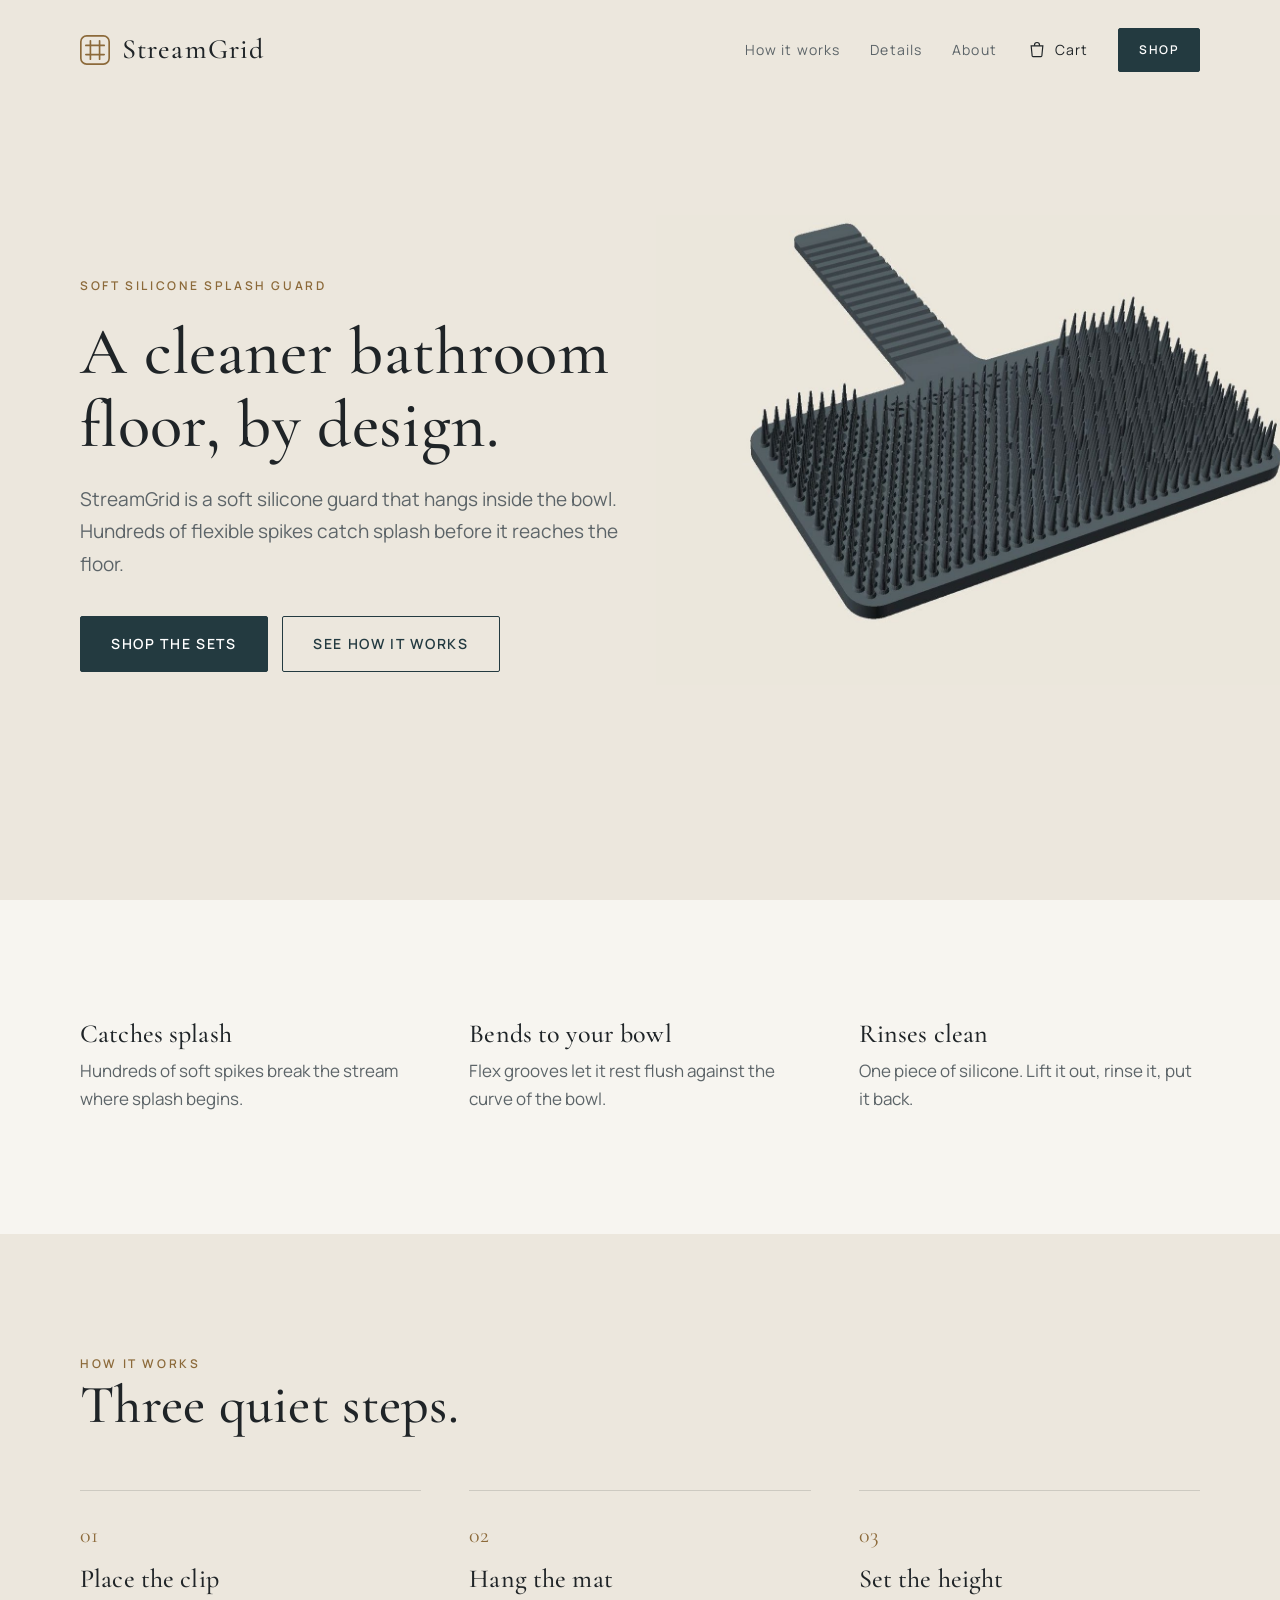
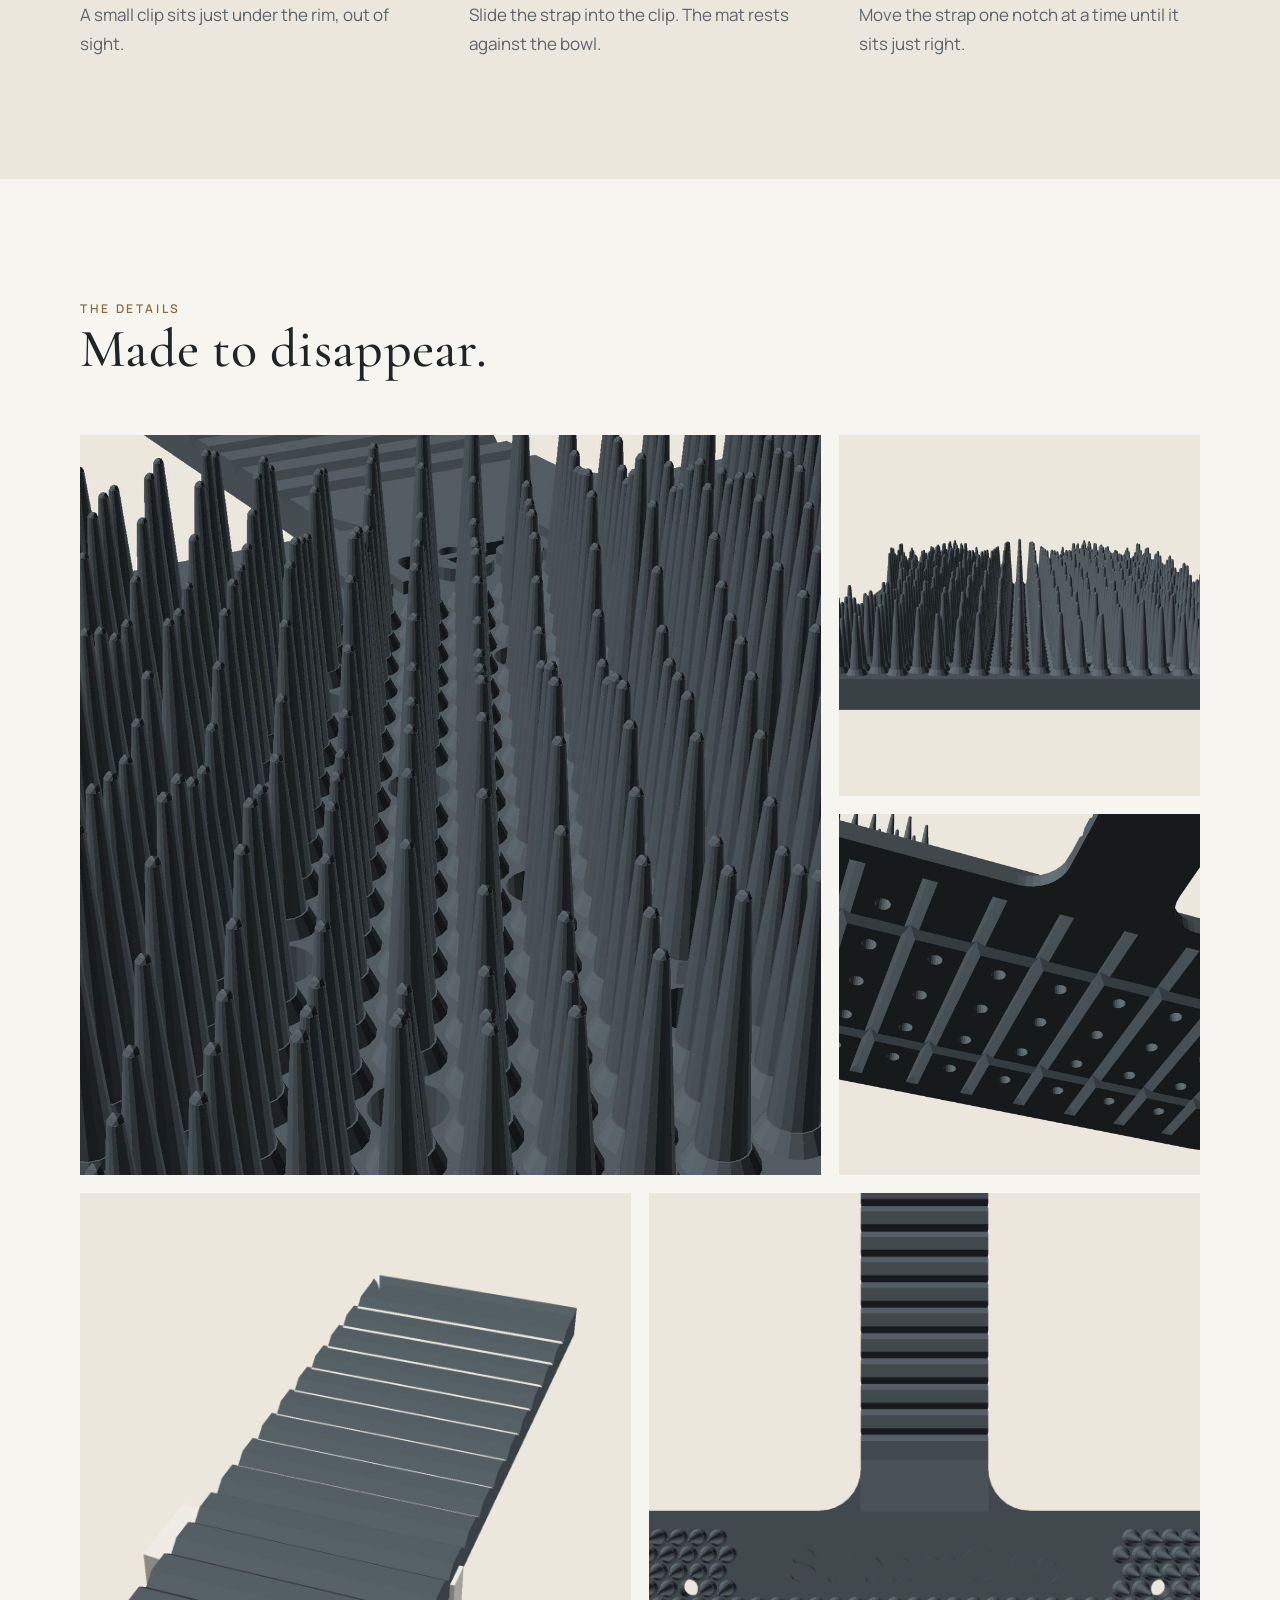
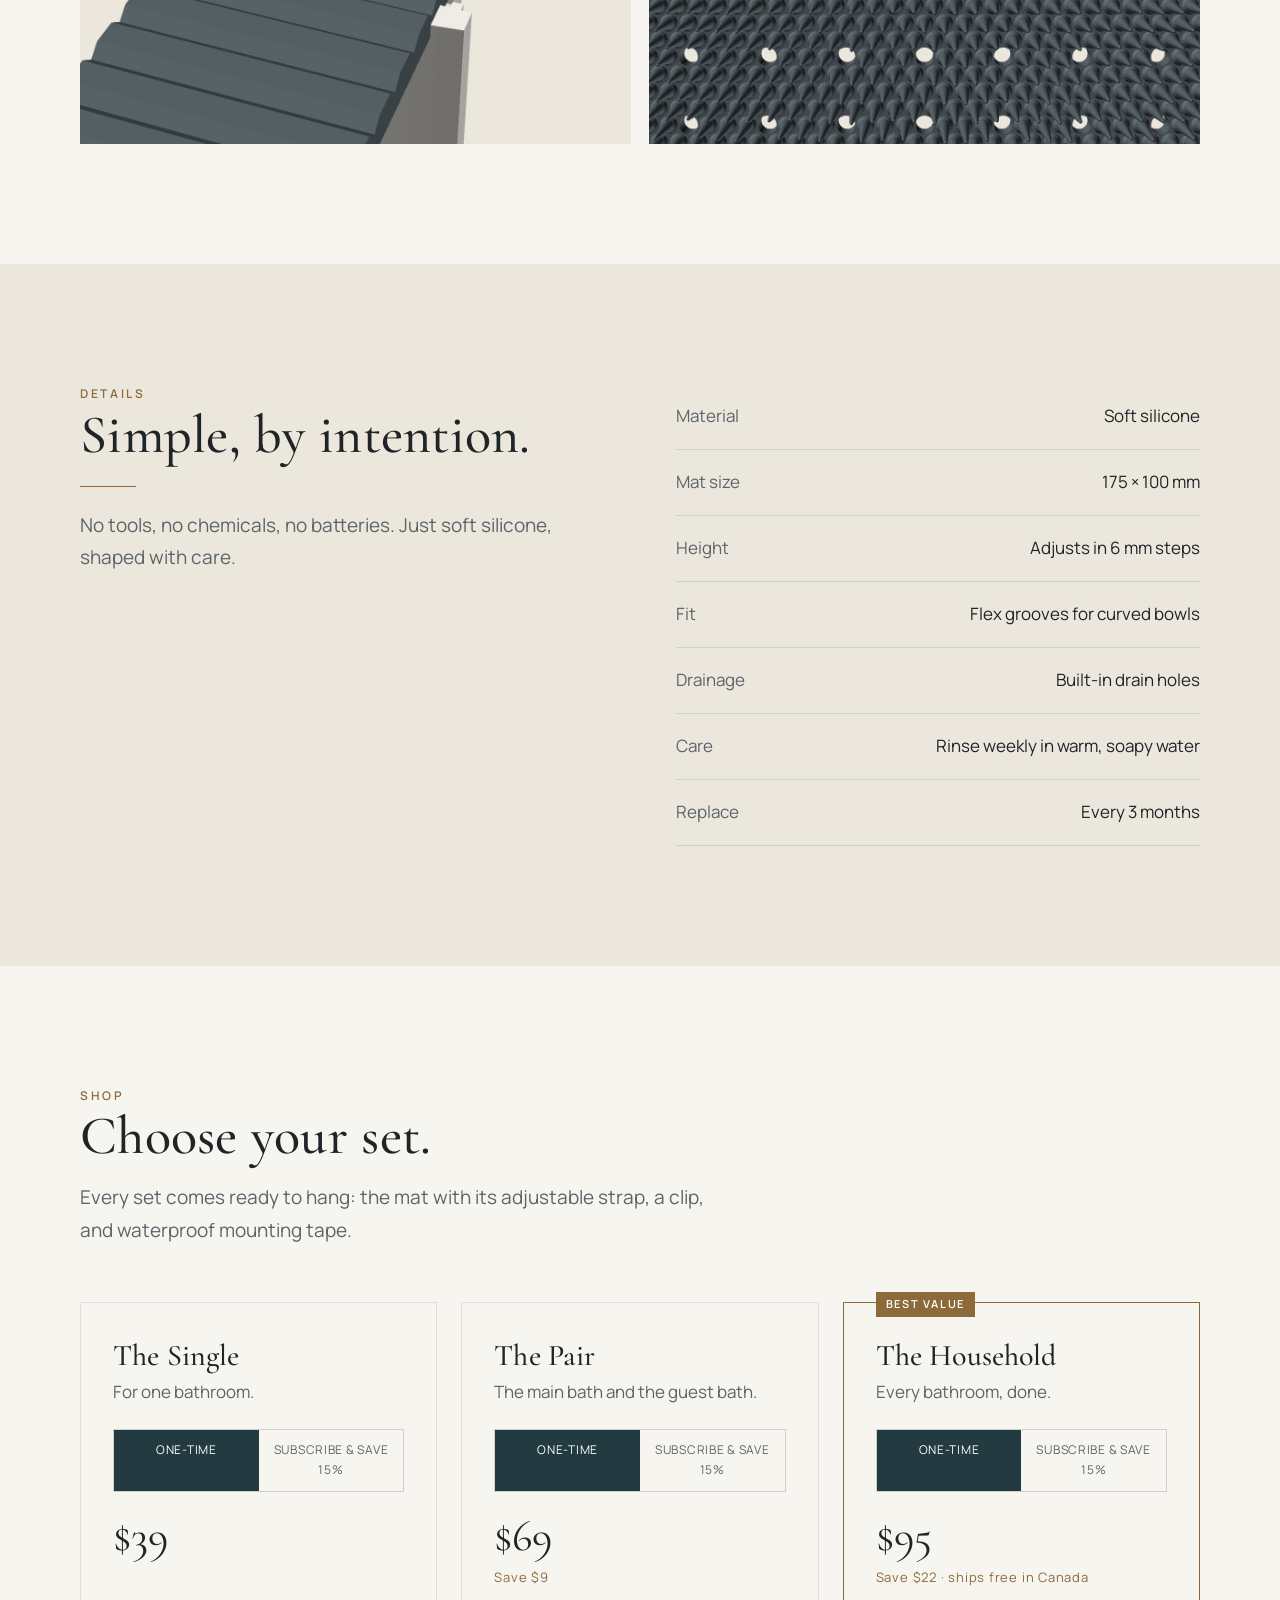
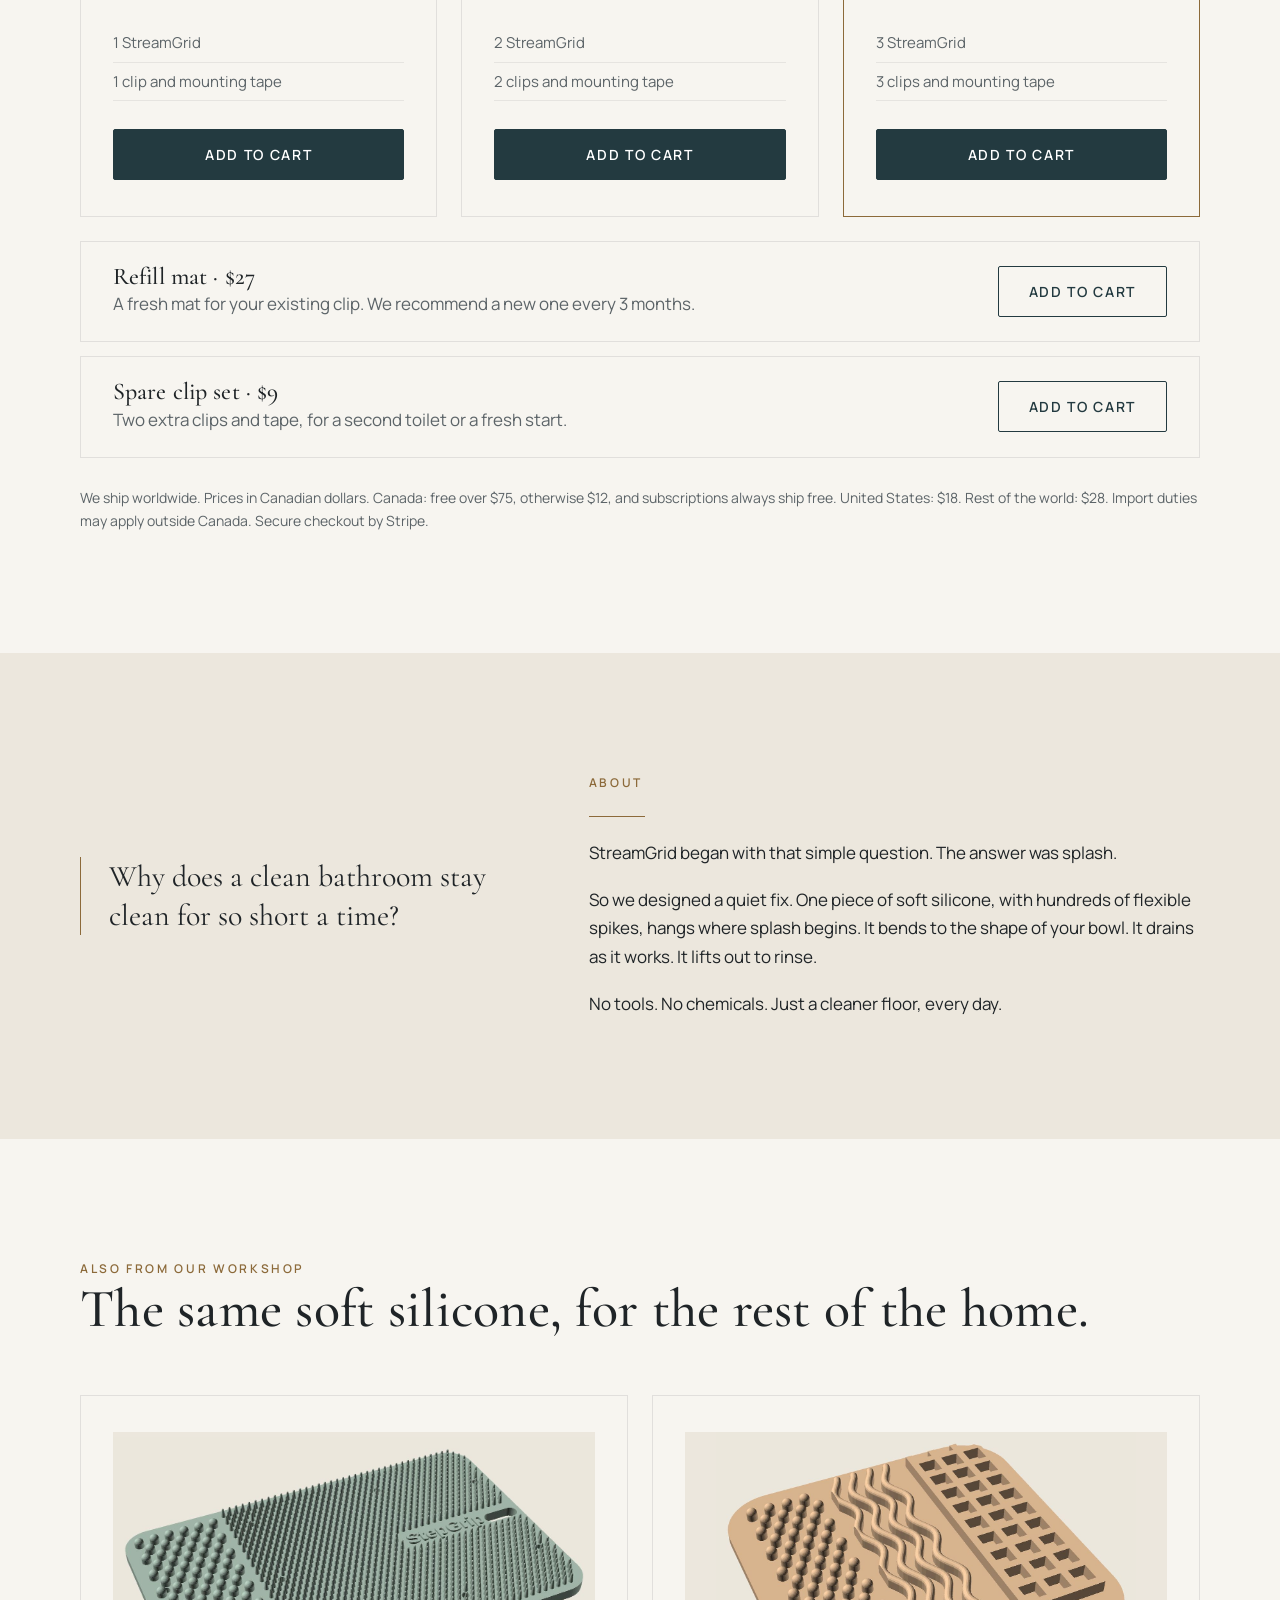
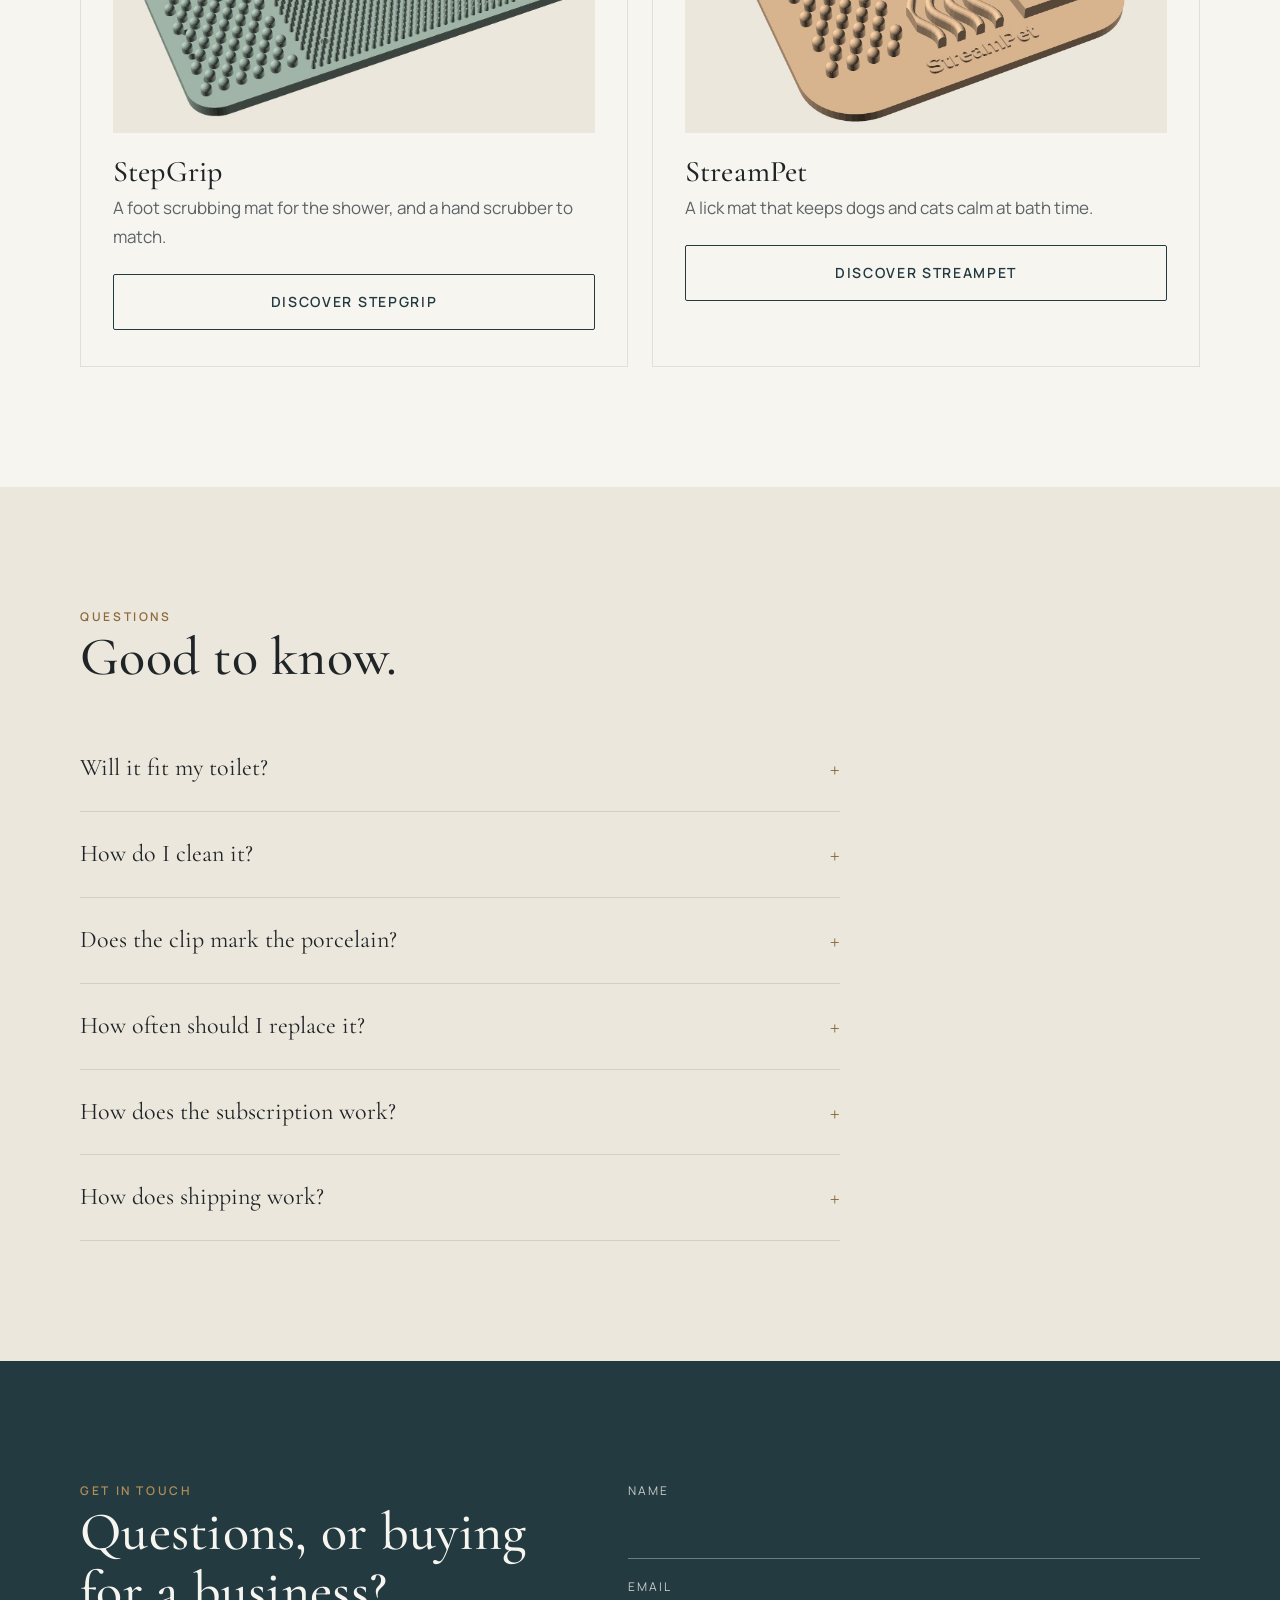
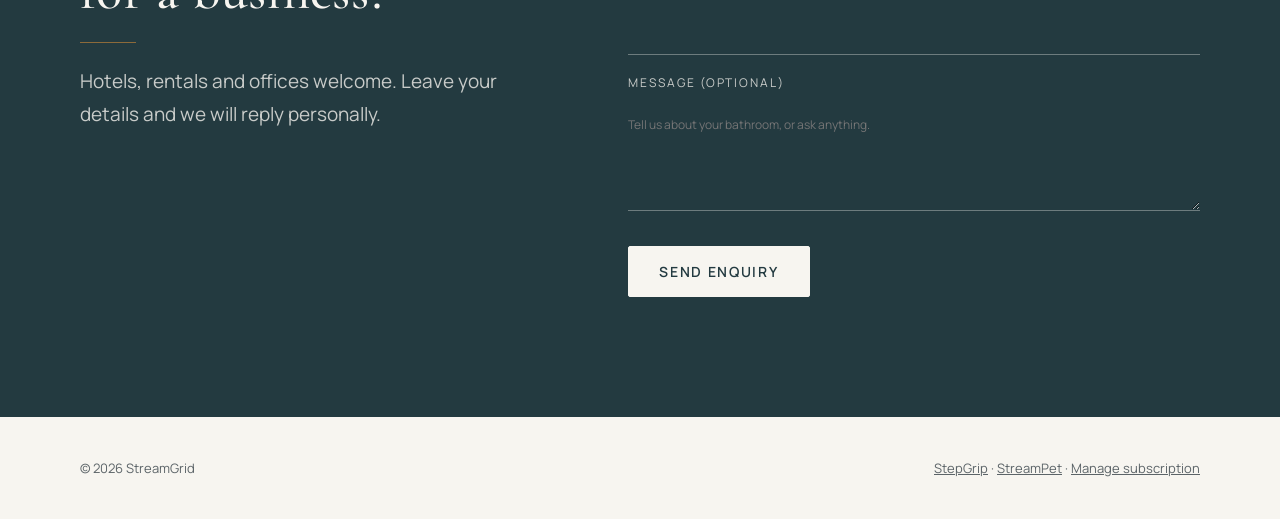
==== commit 47c677d3: "Add StepGrip and StreamPet pages with shared cart - stepgrip.html: mat ($34), scrubber ($17), set ($" ====
--- a/index.html
+++ b/index.html
@@ -9,206 +9,7 @@
 <link rel="preconnect" href="https://fonts.googleapis.com">
 <link rel="preconnect" href="https://fonts.gstatic.com" crossorigin>
 <link href="https://fonts.googleapis.com/css2?family=Cormorant+Garamond:wght@400;500;600&family=Manrope:wght@400;500;600&display=swap" rel="stylesheet">
-<style>
-/* ============ YOUR COLOURS — change them here only ============ */
-:root {
-  --porcelain: #F7F5F0;   /* main background */
-  --linen:     #ECE7DD;   /* second background */
-  --graphite:  #1F2427;   /* text */
-  --slate:     #5C6468;   /* quiet text */
-  --deep:      #233A40;   /* buttons */
-  --brass:     #8C6A3A;   /* small labels and lines */
-  --brass-lt:  #B08D57;   /* lines on dark backgrounds */
-  --serif: 'Cormorant Garamond', Garamond, 'Times New Roman', serif;
-  --sans:  'Manrope', system-ui, -apple-system, 'Segoe UI', sans-serif;
-}
-/* ============================================================== */
-* { box-sizing: border-box; margin: 0; padding: 0; }
-html { scroll-behavior: smooth; }
-body { background: var(--porcelain); color: var(--graphite); font-family: var(--sans); font-size: 17px; line-height: 1.7; -webkit-font-smoothing: antialiased; }
-img { max-width: 100%; display: block; }
-a { color: inherit; }
-.wrap { width: min(1120px, 100% - 48px); margin-inline: auto; }
-.eyebrow { font-size: 12px; letter-spacing: .22em; text-transform: uppercase; color: var(--brass); font-weight: 600; }
-h1, h2, h3 { font-family: var(--serif); font-weight: 500; line-height: 1.1; letter-spacing: .005em; }
-h1 { font-size: clamp(42px, 5.2vw, 72px); }
-h2 { font-size: clamp(34px, 4.4vw, 54px); }
-h3 { font-size: 26px; }
-.lead { font-size: 19px; color: var(--slate); max-width: 34em; }
-.btn { display: inline-block; padding: 15px 30px; border-radius: 2px; background: var(--deep); color: #fff; text-decoration: none; font-size: 14px; letter-spacing: .12em; text-transform: uppercase; font-weight: 600; border: 1px solid var(--deep); transition: background .4s, color .4s; cursor: pointer; font-family: var(--sans); }
-.btn:hover { background: transparent; color: var(--deep); }
-.btn.ghost { background: transparent; color: var(--deep); }
-.btn.ghost:hover { background: var(--deep); color: #fff; }
-.rule { width: 56px; height: 1px; background: var(--brass); margin: 22px 0; }
-
-/* ---------- header ---------- */
-header { position: absolute; inset: 0 0 auto; z-index: 10; padding: 26px 0; }
-header .wrap { display: flex; align-items: center; justify-content: space-between; gap: 24px; }
-.logo { display: flex; align-items: center; gap: 12px; text-decoration: none; }
-.logo svg { width: 30px; height: 30px; }
-.logo span { font-family: var(--serif); font-size: 28px; font-weight: 500; letter-spacing: .04em; }
-nav { display: flex; align-items: center; gap: 30px; font-size: 14px; letter-spacing: .08em; }
-nav a { text-decoration: none; color: var(--slate); transition: color .3s; }
-nav a:hover { color: var(--graphite); }
-nav .btn { padding: 11px 20px; font-size: 12px; color: #fff; }
-nav .btn:hover { color: var(--deep); }
-
-/* ---------- hero: full screen, slow fade-in ---------- */
-.hero { min-height: 100vh; min-height: 100svh; display: flex; align-items: center; background: var(--linen); overflow: hidden; }
-.hero .wrap { display: grid; grid-template-columns: 1fr 1fr; gap: 32px; align-items: center; }
-.hero-text { padding: 120px 0 72px; }
-.hero-img img { width: 118%; max-width: none; height: auto; }
-.hero h1 { margin: 18px 0 22px; }
-.hero .actions { display: flex; flex-wrap: wrap; gap: 14px; margin-top: 36px; }
-@media (prefers-reduced-motion: no-preference) {
-  .fade { opacity: 0; transform: translateY(14px); animation: fadeUp 1.8s cubic-bezier(.2,.7,.2,1) forwards; }
-  .d1 { animation-delay: .2s; } .d2 { animation-delay: .6s; } .d3 { animation-delay: 1s; } .d4 { animation-delay: 1.4s; }
-  @keyframes fadeUp { to { opacity: 1; transform: none; } }
-  .hero-img { opacity: 0; animation: imgIn 2.6s cubic-bezier(.2,.7,.2,1) .3s forwards; }
-  @keyframes imgIn { from { opacity: 0; transform: translateX(24px) scale(1.02); } to { opacity: 1; transform: none; } }
-}
-
-/* ---------- sections ---------- */
-section { padding: 120px 0; }
-.alt { background: var(--linen); }
-.intro { display: grid; grid-template-columns: repeat(3, 1fr); gap: 48px; }
-.intro h3 { margin-bottom: 8px; }
-.intro p { color: var(--slate); }
-.steps { display: grid; grid-template-columns: repeat(3, 1fr); gap: 48px; margin-top: 56px; counter-reset: s; }
-.step { border-top: 1px solid rgba(31,36,39,.15); padding-top: 26px; }
-.step::before { counter-increment: s; content: "0" counter(s); font-family: var(--serif); font-size: 22px; color: var(--brass); display: block; margin-bottom: 10px; }
-.step p { color: var(--slate); margin-top: 8px; }
-
-/* ---------- gallery: hover zoom + elegant fades ---------- */
-.gallery { display: grid; grid-template-columns: repeat(6, 1fr); gap: 18px; margin-top: 56px; }
-.gallery figure { overflow: hidden; background: var(--linen); position: relative; }
-.gallery figure:nth-child(1) { grid-column: span 4; grid-row: span 2; }
-.gallery figure:nth-child(n+2) { grid-column: span 2; }
-.gallery figure:nth-child(4), .gallery figure:nth-child(5) { grid-column: span 3; }
-.gallery img { width: 100%; height: 100%; object-fit: cover; aspect-ratio: 1; transition: transform 1.6s cubic-bezier(.2,.7,.2,1); }
-.gallery figure:hover img { transform: scale(1.06); }
-.gallery figcaption { position: absolute; inset: auto 0 0; padding: 18px 20px; font-size: 13px; letter-spacing: .06em; color: var(--graphite);
-  background: linear-gradient(to top, rgba(247,245,240,.94), rgba(247,245,240,0)); opacity: 0; transform: translateY(8px); transition: opacity .8s, transform .8s; }
-.gallery figure:hover figcaption, .gallery figure:focus-within figcaption { opacity: 1; transform: none; }
-@media (hover: none) { .gallery figcaption { opacity: 1; transform: none; } }
-.reveal { opacity: 0; transform: translateY(24px); transition: opacity 1.4s ease, transform 1.4s cubic-bezier(.2,.7,.2,1); }
-.reveal.on { opacity: 1; transform: none; }
-@media (prefers-reduced-motion: reduce) { .reveal { opacity: 1; transform: none; transition: none; } }
-
-/* ---------- details ---------- */
-.details { display: grid; grid-template-columns: 1fr 1fr; gap: 72px; align-items: start; }
-.specs { list-style: none; }
-.specs li { display: flex; justify-content: space-between; gap: 24px; padding: 18px 0; border-bottom: 1px solid rgba(31,36,39,.12); }
-.specs li span:first-child { color: var(--slate); }
-.specs li span:last-child { text-align: right; }
-
-/* ---------- about ---------- */
-.about { display: grid; grid-template-columns: 5fr 7fr; gap: 72px; align-items: center; }
-.about p + p { margin-top: 18px; }
-.about blockquote { font-family: var(--serif); font-size: 30px; line-height: 1.3; border-left: 1px solid var(--brass); padding-left: 28px; }
-
-/* ---------- faq ---------- */
-.faq { max-width: 760px; margin-top: 40px; }
-.faq details { border-bottom: 1px solid rgba(31,36,39,.12); padding: 22px 0; }
-.faq summary { cursor: pointer; list-style: none; font-family: var(--serif); font-size: 24px; display: flex; justify-content: space-between; gap: 16px; }
-.faq summary::-webkit-details-marker { display: none; }
-.faq summary::after { content: "+"; color: var(--brass); transition: transform .4s; }
-.faq details[open] summary::after { transform: rotate(45deg); }
-.faq details p { color: var(--slate); margin-top: 12px; max-width: 40em; }
-
-/* ---------- enquiry ---------- */
-.enquire { background: var(--deep); color: var(--porcelain); }
-.enquire .eyebrow { color: var(--brass-lt); }
-.enquire .lead { color: rgba(247,245,240,.78); }
-.enquire .grid { display: grid; grid-template-columns: 5fr 6fr; gap: 72px; }
-form { display: grid; gap: 18px; }
-label { font-size: 12px; letter-spacing: .16em; text-transform: uppercase; color: rgba(247,245,240,.78); }
-input, textarea { width: 100%; margin-top: 8px; padding: 14px 0; background: transparent; border: 0; border-bottom: 1px solid rgba(247,245,240,.35);
-  color: var(--porcelain); font: inherit; outline: none; transition: border-color .3s; }
-input:focus, textarea:focus { border-color: var(--brass-lt); }
-textarea { min-height: 110px; resize: vertical; }
-.enquire .btn { background: var(--porcelain); color: var(--deep); border-color: var(--porcelain); justify-self: start; margin-top: 10px; }
-.enquire .btn:hover { background: transparent; color: var(--porcelain); }
-.hp { position: absolute; left: -9999px; }
-.small { font-size: 14px; color: rgba(247,245,240,.7); margin-top: 22px; }
-.small a { color: var(--porcelain); }
-
-footer { padding: 40px 0; font-size: 13px; color: var(--slate); }
-footer .wrap { display: flex; justify-content: space-between; gap: 16px; flex-wrap: wrap; }
-
-/* ---------- shop ---------- */
-.sets { display: grid; grid-template-columns: repeat(3, 1fr); gap: 24px; margin-top: 56px; }
-.set { background: var(--porcelain); border: 1px solid rgba(31,36,39,.1); padding: 36px 32px; display: flex; flex-direction: column; position: relative; }
-.set.featured { border-color: var(--brass); }
-.set .tag { position: absolute; top: -11px; left: 32px; background: var(--brass); color: #fff; font-size: 11px; letter-spacing: .16em; text-transform: uppercase; padding: 3px 10px; font-weight: 600; }
-.set h3 { font-size: 30px; }
-.set .what { color: var(--slate); margin: 6px 0 22px; }
-.set .price { font-family: var(--serif); font-size: 44px; line-height: 1; }
-.set .save { font-size: 13px; color: var(--brass); letter-spacing: .06em; margin-top: 8px; min-height: 2.8em; }
-.set .price small { font-family: var(--sans); font-size: 14px; color: var(--slate); letter-spacing: .02em; }
-.plan { display: grid; grid-template-columns: 1fr 1fr; border: 1px solid rgba(31,36,39,.18); margin-bottom: 22px; }
-.plan label { position: relative; cursor: pointer; text-align: center; font-size: 12px; letter-spacing: .06em; padding: 10px 6px; color: var(--slate); transition: background .3s, color .3s; }
-.plan input { position: absolute; opacity: 0; inset: 0; cursor: pointer; }
-.plan label:has(input:checked) { background: var(--deep); color: #fff; }
-.plan label:has(input:focus-visible) { outline: 2px solid var(--brass); outline-offset: -4px; }
-.set ul { list-style: none; margin: 22px 0 28px; color: var(--slate); font-size: 15px; flex: 1; }
-.set li { padding: 6px 0; border-bottom: 1px solid rgba(31,36,39,.08); }
-.set .btn { text-align: center; }
-.addon { display: flex; justify-content: space-between; align-items: center; gap: 20px; margin-top: 24px; padding: 22px 32px; border: 1px solid rgba(31,36,39,.1); background: var(--porcelain); flex-wrap: wrap; }
-.addon p { color: var(--slate); }
-.addon + .addon { margin-top: 14px; }
-.ship-note { margin-top: 28px; font-size: 14px; color: var(--slate); }
-
-/* ---------- cart drawer ---------- */
-.cart-btn { position: relative; background: none; border: 0; cursor: pointer; color: var(--graphite); font: inherit; font-size: 14px; letter-spacing: .08em; display: flex; align-items: center; gap: 8px; }
-.cart-btn svg { width: 20px; height: 20px; }
-.cart-btn .count { min-width: 18px; height: 18px; border-radius: 9px; background: var(--deep); color: #fff; font-size: 11px; display: inline-grid; place-items: center; padding: 0 5px; }
-.cart-btn .count[hidden] { display: none; }
-#cart { position: fixed; inset: 0; z-index: 50; visibility: hidden; }
-#cart.open { visibility: visible; }
-#cart .shade { position: absolute; inset: 0; background: rgba(31,36,39,.35); opacity: 0; transition: opacity .5s; }
-#cart.open .shade { opacity: 1; }
-#cart .panel { position: absolute; top: 0; right: 0; height: 100%; width: min(420px, 100%); background: var(--porcelain); padding: 32px; display: flex; flex-direction: column;
-  transform: translateX(100%); transition: transform .6s cubic-bezier(.2,.7,.2,1); }
-#cart.open .panel { transform: none; }
-.panel-head { display: flex; justify-content: space-between; align-items: center; margin-bottom: 24px; }
-.panel-head h3 { font-size: 32px; }
-.close { background: none; border: 0; font-size: 28px; cursor: pointer; color: var(--slate); line-height: 1; }
-#cart-lines { flex: 1; overflow-y: auto; }
-.cart-line { display: flex; justify-content: space-between; align-items: center; gap: 16px; padding: 18px 0; border-bottom: 1px solid rgba(31,36,39,.1); }
-.cart-line strong { display: block; font-weight: 500; }
-.cart-line span { color: var(--slate); font-size: 14px; }
-.qty { display: flex; align-items: center; gap: 12px; }
-.qty button { width: 30px; height: 30px; border: 1px solid rgba(31,36,39,.2); background: none; cursor: pointer; font-size: 16px; color: var(--graphite); }
-.qty span { min-width: 16px; text-align: center; color: var(--graphite); }
-.cart-empty { color: var(--slate); padding: 24px 0; }
-.totals { border-top: 1px solid rgba(31,36,39,.15); padding-top: 18px; margin-top: 12px; }
-.totals div { display: flex; justify-content: space-between; padding: 4px 0; color: var(--slate); }
-.totals .grand { color: var(--graphite); font-size: 20px; padding-top: 10px; }
-#cart .zone { display: flex; justify-content: space-between; align-items: center; gap: 12px; margin-top: 14px; font-size: 12px; letter-spacing: .16em; text-transform: uppercase; color: var(--slate); }
-#cart .zone select { font: inherit; font-size: 14px; letter-spacing: 0; text-transform: none; color: var(--graphite); background: transparent; border: 1px solid rgba(31,36,39,.2); padding: 8px 10px; }
-#cart-note { font-size: 13px; color: var(--brass); margin-top: 8px; min-height: 1.3em; }
-#checkout-btn { width: 100%; margin-top: 18px; }
-#checkout-btn:disabled { opacity: .45; cursor: not-allowed; }
-#cart-error { color: #9B2C2C; font-size: 14px; margin-top: 10px; min-height: 1.2em; }
-.secure { font-size: 12px; color: var(--slate); text-align: center; margin-top: 10px; }
-
-/* ---------- phones ---------- */
-@media (max-width: 860px) {
-  nav a:not(.btn) { display: none; }
-  .hero .wrap { grid-template-columns: 1fr; gap: 8px; }
-  .hero-text { padding: 120px 0 0; }
-  .hero-img { padding-bottom: 40px; }
-  .hero-img img { width: 100%; }
-  section { padding: 84px 0; }
-  .intro, .steps, .details, .about, .enquire .grid { grid-template-columns: 1fr; gap: 40px; }
-  .gallery { grid-template-columns: 1fr 1fr; }
-  .sets { grid-template-columns: 1fr; }
-  nav .cart-btn .label { display: none; }
-  .gallery figure:nth-child(n) { grid-column: span 1; grid-row: auto; }
-  .gallery figure:nth-child(1) { grid-column: span 2; }
-}
-</style>
+<link rel="stylesheet" href="assets/site.css">
 </head>
 <body>
 
@@ -368,6 +169,25 @@
 
   <section>
     <div class="wrap">
+      <p class="eyebrow reveal">Also from our workshop</p>
+      <h2 class="reveal">The same soft silicone, for the rest of the home.</h2>
+      <div class="sets two">
+        <a class="set reveal" href="stepgrip.html" style="text-decoration:none">
+          <img src="assets/img/stepgrip-hero.jpg" alt="StepGrip foot scrubbing mat" loading="lazy" style="width:100%; aspect-ratio:16/10; object-fit:contain; background:var(--linen); margin-bottom:22px">
+          <h3>StepGrip</h3><p class="what">A foot scrubbing mat for the shower, and a hand scrubber to match.</p>
+          <span class="btn ghost" style="text-align:center">Discover StepGrip</span>
+        </a>
+        <a class="set reveal" href="streampet.html" style="text-decoration:none">
+          <img src="assets/img/streampet-hero.jpg" alt="StreamPet lick mat" loading="lazy" style="width:100%; aspect-ratio:16/10; object-fit:contain; background:var(--linen); margin-bottom:22px">
+          <h3>StreamPet</h3><p class="what">A lick mat that keeps dogs and cats calm at bath time.</p>
+          <span class="btn ghost" style="text-align:center">Discover StreamPet</span>
+        </a>
+      </div>
+    </div>
+  </section>
+
+  <section class="alt">
+    <div class="wrap">
       <p class="eyebrow reveal">Questions</p>
       <h2 class="reveal">Good to know.</h2>
       <div class="faq">
@@ -404,7 +224,7 @@
 <footer>
   <div class="wrap">
     <span>© 2026 StreamGrid</span>
-    <span><a href="portal.php">Manage subscription</a> · A cleaner floor, quietly.</span>
+    <span><a href="stepgrip.html">StepGrip</a> · <a href="streampet.html">StreamPet</a> · <a href="portal.php">Manage subscription</a></span>
   </div>
 </footer>
 
--- a/assets/site.css
+++ b/assets/site.css
@@ -0,0 +1,200 @@
+/* ============ YOUR COLOURS — change them here only ============ */
+:root {
+  --porcelain: #F7F5F0;   /* main background */
+  --linen:     #ECE7DD;   /* second background */
+  --graphite:  #1F2427;   /* text */
+  --slate:     #5C6468;   /* quiet text */
+  --deep:      #233A40;   /* buttons */
+  --brass:     #8C6A3A;   /* small labels and lines */
+  --brass-lt:  #B08D57;   /* lines on dark backgrounds */
+  --serif: 'Cormorant Garamond', Garamond, 'Times New Roman', serif;
+  --sans:  'Manrope', system-ui, -apple-system, 'Segoe UI', sans-serif;
+}
+/* ============================================================== */
+* { box-sizing: border-box; margin: 0; padding: 0; }
+html { scroll-behavior: smooth; }
+body { background: var(--porcelain); color: var(--graphite); font-family: var(--sans); font-size: 17px; line-height: 1.7; -webkit-font-smoothing: antialiased; }
+img { max-width: 100%; display: block; }
+a { color: inherit; }
+.wrap { width: min(1120px, 100% - 48px); margin-inline: auto; }
+.eyebrow { font-size: 12px; letter-spacing: .22em; text-transform: uppercase; color: var(--brass); font-weight: 600; }
+h1, h2, h3 { font-family: var(--serif); font-weight: 500; line-height: 1.1; letter-spacing: .005em; }
+h1 { font-size: clamp(42px, 5.2vw, 72px); }
+h2 { font-size: clamp(34px, 4.4vw, 54px); }
+h3 { font-size: 26px; }
+.lead { font-size: 19px; color: var(--slate); max-width: 34em; }
+.btn { display: inline-block; padding: 15px 30px; border-radius: 2px; background: var(--deep); color: #fff; text-decoration: none; font-size: 14px; letter-spacing: .12em; text-transform: uppercase; font-weight: 600; border: 1px solid var(--deep); transition: background .4s, color .4s; cursor: pointer; font-family: var(--sans); }
+.btn:hover { background: transparent; color: var(--deep); }
+.btn.ghost { background: transparent; color: var(--deep); }
+.btn.ghost:hover { background: var(--deep); color: #fff; }
+.rule { width: 56px; height: 1px; background: var(--brass); margin: 22px 0; }
+
+/* ---------- header ---------- */
+header { position: absolute; inset: 0 0 auto; z-index: 10; padding: 26px 0; }
+header .wrap { display: flex; align-items: center; justify-content: space-between; gap: 24px; }
+.logo { display: flex; align-items: center; gap: 12px; text-decoration: none; }
+.logo svg { width: 30px; height: 30px; }
+.logo span { font-family: var(--serif); font-size: 28px; font-weight: 500; letter-spacing: .04em; }
+nav { display: flex; align-items: center; gap: 30px; font-size: 14px; letter-spacing: .08em; }
+nav a { text-decoration: none; color: var(--slate); transition: color .3s; }
+nav a:hover { color: var(--graphite); }
+nav .btn { padding: 11px 20px; font-size: 12px; color: #fff; }
+nav .btn:hover { color: var(--deep); }
+
+/* ---------- hero: full screen, slow fade-in ---------- */
+.hero { min-height: 100vh; min-height: 100svh; display: flex; align-items: center; background: var(--linen); overflow: hidden; }
+.hero .wrap { display: grid; grid-template-columns: 1fr 1fr; gap: 32px; align-items: center; }
+.hero-text { padding: 120px 0 72px; }
+.hero-img img { width: 118%; max-width: none; height: auto; }
+.hero h1 { margin: 18px 0 22px; }
+.hero .actions { display: flex; flex-wrap: wrap; gap: 14px; margin-top: 36px; }
+@media (prefers-reduced-motion: no-preference) {
+  .fade { opacity: 0; transform: translateY(14px); animation: fadeUp 1.8s cubic-bezier(.2,.7,.2,1) forwards; }
+  .d1 { animation-delay: .2s; } .d2 { animation-delay: .6s; } .d3 { animation-delay: 1s; } .d4 { animation-delay: 1.4s; }
+  @keyframes fadeUp { to { opacity: 1; transform: none; } }
+  .hero-img { opacity: 0; animation: imgIn 2.6s cubic-bezier(.2,.7,.2,1) .3s forwards; }
+  @keyframes imgIn { from { opacity: 0; transform: translateX(24px) scale(1.02); } to { opacity: 1; transform: none; } }
+}
+
+/* ---------- sections ---------- */
+section { padding: 120px 0; }
+.alt { background: var(--linen); }
+.intro { display: grid; grid-template-columns: repeat(3, 1fr); gap: 48px; }
+.intro h3 { margin-bottom: 8px; }
+.intro p { color: var(--slate); }
+.steps { display: grid; grid-template-columns: repeat(3, 1fr); gap: 48px; margin-top: 56px; counter-reset: s; }
+.step { border-top: 1px solid rgba(31,36,39,.15); padding-top: 26px; }
+.step::before { counter-increment: s; content: "0" counter(s); font-family: var(--serif); font-size: 22px; color: var(--brass); display: block; margin-bottom: 10px; }
+.step p { color: var(--slate); margin-top: 8px; }
+
+/* ---------- gallery: hover zoom + elegant fades ---------- */
+.gallery { display: grid; grid-template-columns: repeat(6, 1fr); gap: 18px; margin-top: 56px; }
+.gallery figure { overflow: hidden; background: var(--linen); position: relative; }
+.gallery figure:nth-child(1) { grid-column: span 4; grid-row: span 2; }
+.gallery figure:nth-child(n+2) { grid-column: span 2; }
+.gallery figure:nth-child(4), .gallery figure:nth-child(5) { grid-column: span 3; }
+.gallery img { width: 100%; height: 100%; object-fit: cover; aspect-ratio: 1; transition: transform 1.6s cubic-bezier(.2,.7,.2,1); }
+.gallery figure:hover img { transform: scale(1.06); }
+.gallery figcaption { position: absolute; inset: auto 0 0; padding: 18px 20px; font-size: 13px; letter-spacing: .06em; color: var(--graphite);
+  background: linear-gradient(to top, rgba(247,245,240,.94), rgba(247,245,240,0)); opacity: 0; transform: translateY(8px); transition: opacity .8s, transform .8s; }
+.gallery figure:hover figcaption, .gallery figure:focus-within figcaption { opacity: 1; transform: none; }
+@media (hover: none) { .gallery figcaption { opacity: 1; transform: none; } }
+.reveal { opacity: 0; transform: translateY(24px); transition: opacity 1.4s ease, transform 1.4s cubic-bezier(.2,.7,.2,1); }
+.reveal.on { opacity: 1; transform: none; }
+@media (prefers-reduced-motion: reduce) { .reveal { opacity: 1; transform: none; transition: none; } }
+
+/* ---------- details ---------- */
+.details { display: grid; grid-template-columns: 1fr 1fr; gap: 72px; align-items: start; }
+.specs { list-style: none; }
+.specs li { display: flex; justify-content: space-between; gap: 24px; padding: 18px 0; border-bottom: 1px solid rgba(31,36,39,.12); }
+.specs li span:first-child { color: var(--slate); }
+.specs li span:last-child { text-align: right; }
+
+/* ---------- about ---------- */
+.about { display: grid; grid-template-columns: 5fr 7fr; gap: 72px; align-items: center; }
+.about p + p { margin-top: 18px; }
+.about blockquote { font-family: var(--serif); font-size: 30px; line-height: 1.3; border-left: 1px solid var(--brass); padding-left: 28px; }
+
+/* ---------- faq ---------- */
+.faq { max-width: 760px; margin-top: 40px; }
+.faq details { border-bottom: 1px solid rgba(31,36,39,.12); padding: 22px 0; }
+.faq summary { cursor: pointer; list-style: none; font-family: var(--serif); font-size: 24px; display: flex; justify-content: space-between; gap: 16px; }
+.faq summary::-webkit-details-marker { display: none; }
+.faq summary::after { content: "+"; color: var(--brass); transition: transform .4s; }
+.faq details[open] summary::after { transform: rotate(45deg); }
+.faq details p { color: var(--slate); margin-top: 12px; max-width: 40em; }
+
+/* ---------- enquiry ---------- */
+.enquire { background: var(--deep); color: var(--porcelain); }
+.enquire .eyebrow { color: var(--brass-lt); }
+.enquire .lead { color: rgba(247,245,240,.78); }
+.enquire .grid { display: grid; grid-template-columns: 5fr 6fr; gap: 72px; }
+form { display: grid; gap: 18px; }
+label { font-size: 12px; letter-spacing: .16em; text-transform: uppercase; color: rgba(247,245,240,.78); }
+input, textarea { width: 100%; margin-top: 8px; padding: 14px 0; background: transparent; border: 0; border-bottom: 1px solid rgba(247,245,240,.35);
+  color: var(--porcelain); font: inherit; outline: none; transition: border-color .3s; }
+input:focus, textarea:focus { border-color: var(--brass-lt); }
+textarea { min-height: 110px; resize: vertical; }
+.enquire .btn { background: var(--porcelain); color: var(--deep); border-color: var(--porcelain); justify-self: start; margin-top: 10px; }
+.enquire .btn:hover { background: transparent; color: var(--porcelain); }
+.hp { position: absolute; left: -9999px; }
+.small { font-size: 14px; color: rgba(247,245,240,.7); margin-top: 22px; }
+.small a { color: var(--porcelain); }
+
+footer { padding: 40px 0; font-size: 13px; color: var(--slate); }
+footer .wrap { display: flex; justify-content: space-between; gap: 16px; flex-wrap: wrap; }
+
+/* ---------- shop ---------- */
+.sets { display: grid; grid-template-columns: repeat(3, 1fr); gap: 24px; margin-top: 56px; }
+.set { background: var(--porcelain); border: 1px solid rgba(31,36,39,.1); padding: 36px 32px; display: flex; flex-direction: column; position: relative; }
+.set.featured { border-color: var(--brass); }
+.set .tag { position: absolute; top: -11px; left: 32px; background: var(--brass); color: #fff; font-size: 11px; letter-spacing: .16em; text-transform: uppercase; padding: 3px 10px; font-weight: 600; }
+.set h3 { font-size: 30px; }
+.set .what { color: var(--slate); margin: 6px 0 22px; }
+.set .price { font-family: var(--serif); font-size: 44px; line-height: 1; }
+.set .save { font-size: 13px; color: var(--brass); letter-spacing: .06em; margin-top: 8px; min-height: 2.8em; }
+.set .price small { font-family: var(--sans); font-size: 14px; color: var(--slate); letter-spacing: .02em; }
+.plan { display: grid; grid-template-columns: 1fr 1fr; border: 1px solid rgba(31,36,39,.18); margin-bottom: 22px; }
+.plan label { position: relative; cursor: pointer; text-align: center; font-size: 12px; letter-spacing: .06em; padding: 10px 6px; color: var(--slate); transition: background .3s, color .3s; }
+.plan input { position: absolute; opacity: 0; inset: 0; cursor: pointer; }
+.plan label:has(input:checked) { background: var(--deep); color: #fff; }
+.plan label:has(input:focus-visible) { outline: 2px solid var(--brass); outline-offset: -4px; }
+.set ul { list-style: none; margin: 22px 0 28px; color: var(--slate); font-size: 15px; flex: 1; }
+.set li { padding: 6px 0; border-bottom: 1px solid rgba(31,36,39,.08); }
+.set .btn { text-align: center; }
+.sets.two { grid-template-columns: 1fr 1fr; }
+.sets.one { grid-template-columns: minmax(0, 420px); }
+.addon { display: flex; justify-content: space-between; align-items: center; gap: 20px; margin-top: 24px; padding: 22px 32px; border: 1px solid rgba(31,36,39,.1); background: var(--porcelain); flex-wrap: wrap; }
+.addon p { color: var(--slate); }
+.addon + .addon { margin-top: 14px; }
+.ship-note { margin-top: 28px; font-size: 14px; color: var(--slate); }
+
+/* ---------- cart drawer ---------- */
+.cart-btn { position: relative; background: none; border: 0; cursor: pointer; color: var(--graphite); font: inherit; font-size: 14px; letter-spacing: .08em; display: flex; align-items: center; gap: 8px; }
+.cart-btn svg { width: 20px; height: 20px; }
+.cart-btn .count { min-width: 18px; height: 18px; border-radius: 9px; background: var(--deep); color: #fff; font-size: 11px; display: inline-grid; place-items: center; padding: 0 5px; }
+.cart-btn .count[hidden] { display: none; }
+#cart { position: fixed; inset: 0; z-index: 50; visibility: hidden; }
+#cart.open { visibility: visible; }
+#cart .shade { position: absolute; inset: 0; background: rgba(31,36,39,.35); opacity: 0; transition: opacity .5s; }
+#cart.open .shade { opacity: 1; }
+#cart .panel { position: absolute; top: 0; right: 0; height: 100%; width: min(420px, 100%); background: var(--porcelain); padding: 32px; display: flex; flex-direction: column;
+  transform: translateX(100%); transition: transform .6s cubic-bezier(.2,.7,.2,1); }
+#cart.open .panel { transform: none; }
+.panel-head { display: flex; justify-content: space-between; align-items: center; margin-bottom: 24px; }
+.panel-head h3 { font-size: 32px; }
+.close { background: none; border: 0; font-size: 28px; cursor: pointer; color: var(--slate); line-height: 1; }
+#cart-lines { flex: 1; overflow-y: auto; }
+.cart-line { display: flex; justify-content: space-between; align-items: center; gap: 16px; padding: 18px 0; border-bottom: 1px solid rgba(31,36,39,.1); }
+.cart-line strong { display: block; font-weight: 500; }
+.cart-line span { color: var(--slate); font-size: 14px; }
+.qty { display: flex; align-items: center; gap: 12px; }
+.qty button { width: 30px; height: 30px; border: 1px solid rgba(31,36,39,.2); background: none; cursor: pointer; font-size: 16px; color: var(--graphite); }
+.qty span { min-width: 16px; text-align: center; color: var(--graphite); }
+.cart-empty { color: var(--slate); padding: 24px 0; }
+.totals { border-top: 1px solid rgba(31,36,39,.15); padding-top: 18px; margin-top: 12px; }
+.totals div { display: flex; justify-content: space-between; padding: 4px 0; color: var(--slate); }
+.totals .grand { color: var(--graphite); font-size: 20px; padding-top: 10px; }
+#cart .zone { display: flex; justify-content: space-between; align-items: center; gap: 12px; margin-top: 14px; font-size: 12px; letter-spacing: .16em; text-transform: uppercase; color: var(--slate); }
+#cart .zone select { font: inherit; font-size: 14px; letter-spacing: 0; text-transform: none; color: var(--graphite); background: transparent; border: 1px solid rgba(31,36,39,.2); padding: 8px 10px; }
+#cart-note { font-size: 13px; color: var(--brass); margin-top: 8px; min-height: 1.3em; }
+#checkout-btn { width: 100%; margin-top: 18px; }
+#checkout-btn:disabled { opacity: .45; cursor: not-allowed; }
+#cart-error { color: #9B2C2C; font-size: 14px; margin-top: 10px; min-height: 1.2em; }
+.secure { font-size: 12px; color: var(--slate); text-align: center; margin-top: 10px; }
+
+/* ---------- phones ---------- */
+@media (max-width: 860px) {
+  nav a:not(.btn) { display: none; }
+  .hero .wrap { grid-template-columns: 1fr; gap: 8px; }
+  .hero-text { padding: 120px 0 0; }
+  .hero-img { padding-bottom: 40px; }
+  .hero-img img { width: 100%; }
+  section { padding: 84px 0; }
+  .intro, .steps, .details, .about, .enquire .grid { grid-template-columns: 1fr; gap: 40px; }
+  .gallery { grid-template-columns: 1fr 1fr; }
+  .sets, .sets.two, .sets.one { grid-template-columns: 1fr; }
+  nav .cart-btn .label { display: none; }
+  .gallery figure:nth-child(n) { grid-column: span 1; grid-row: auto; }
+  .gallery figure:nth-child(1) { grid-column: span 2; }
+}
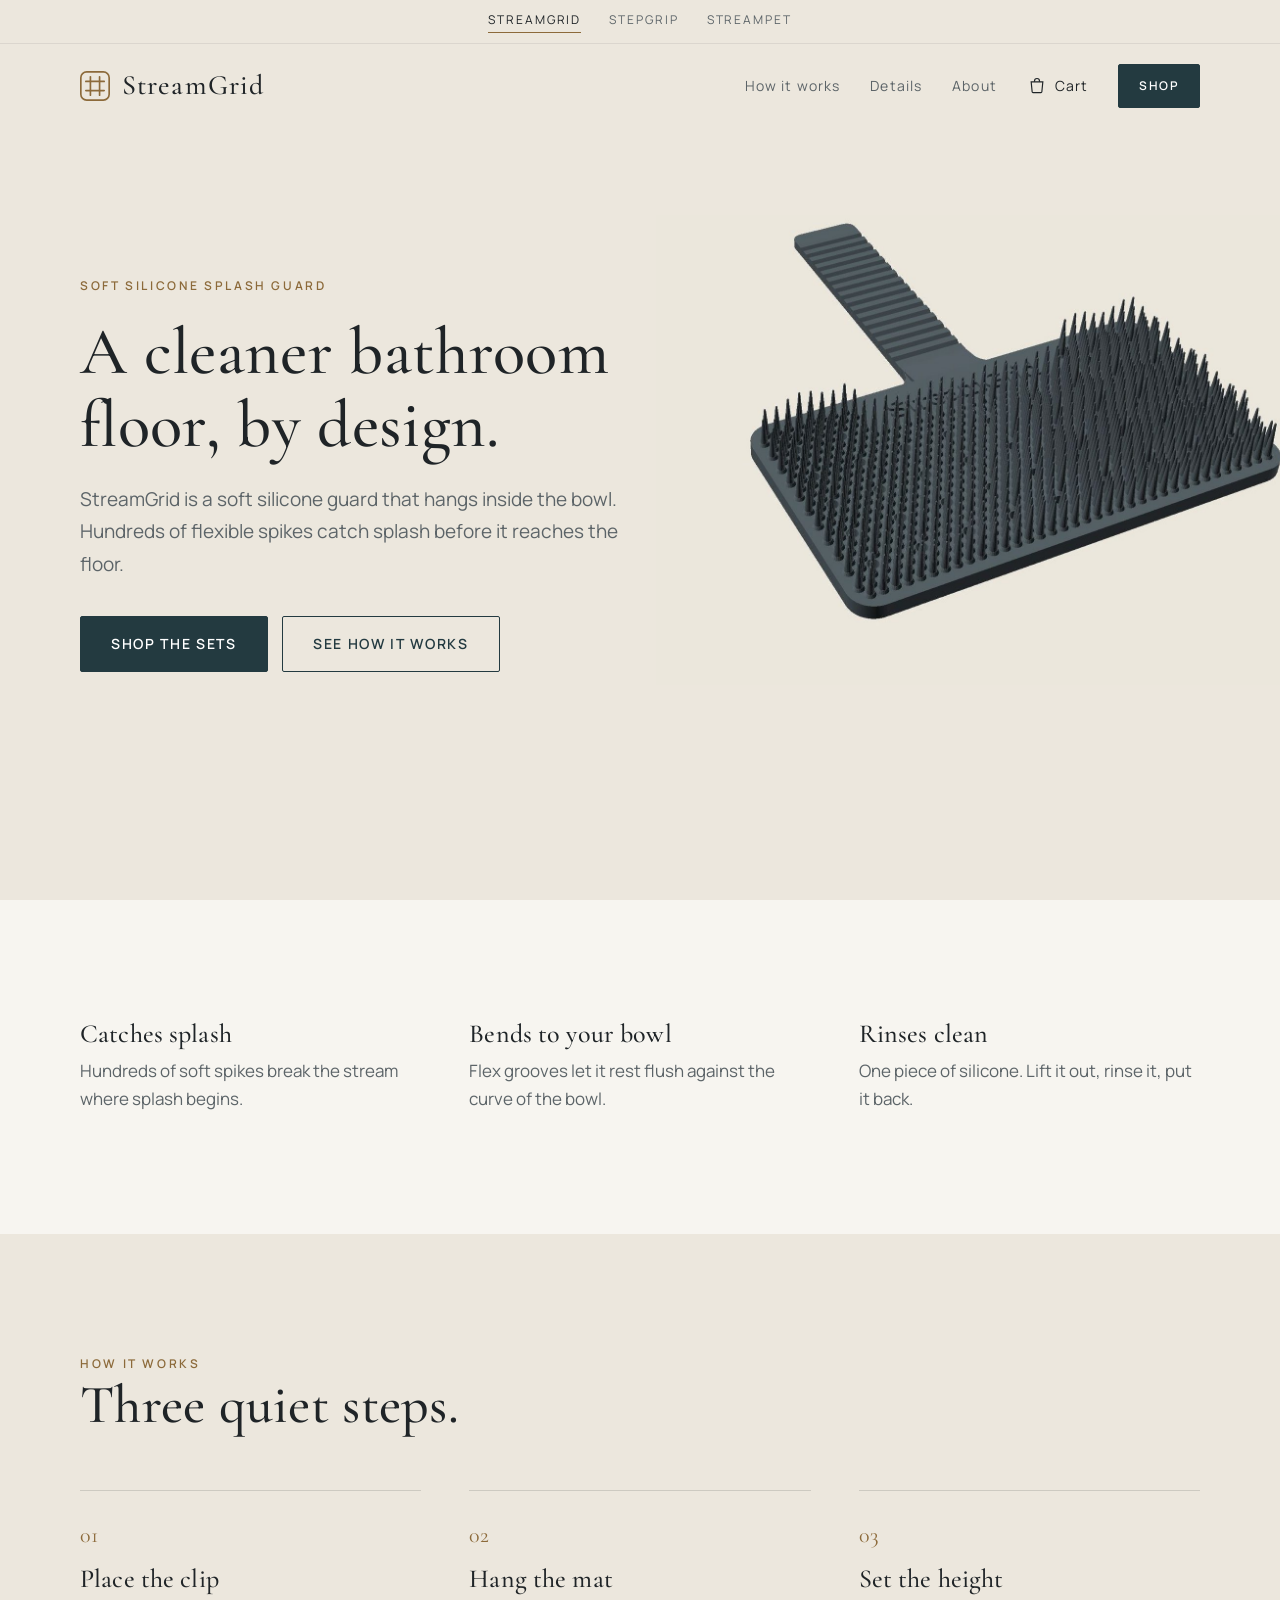
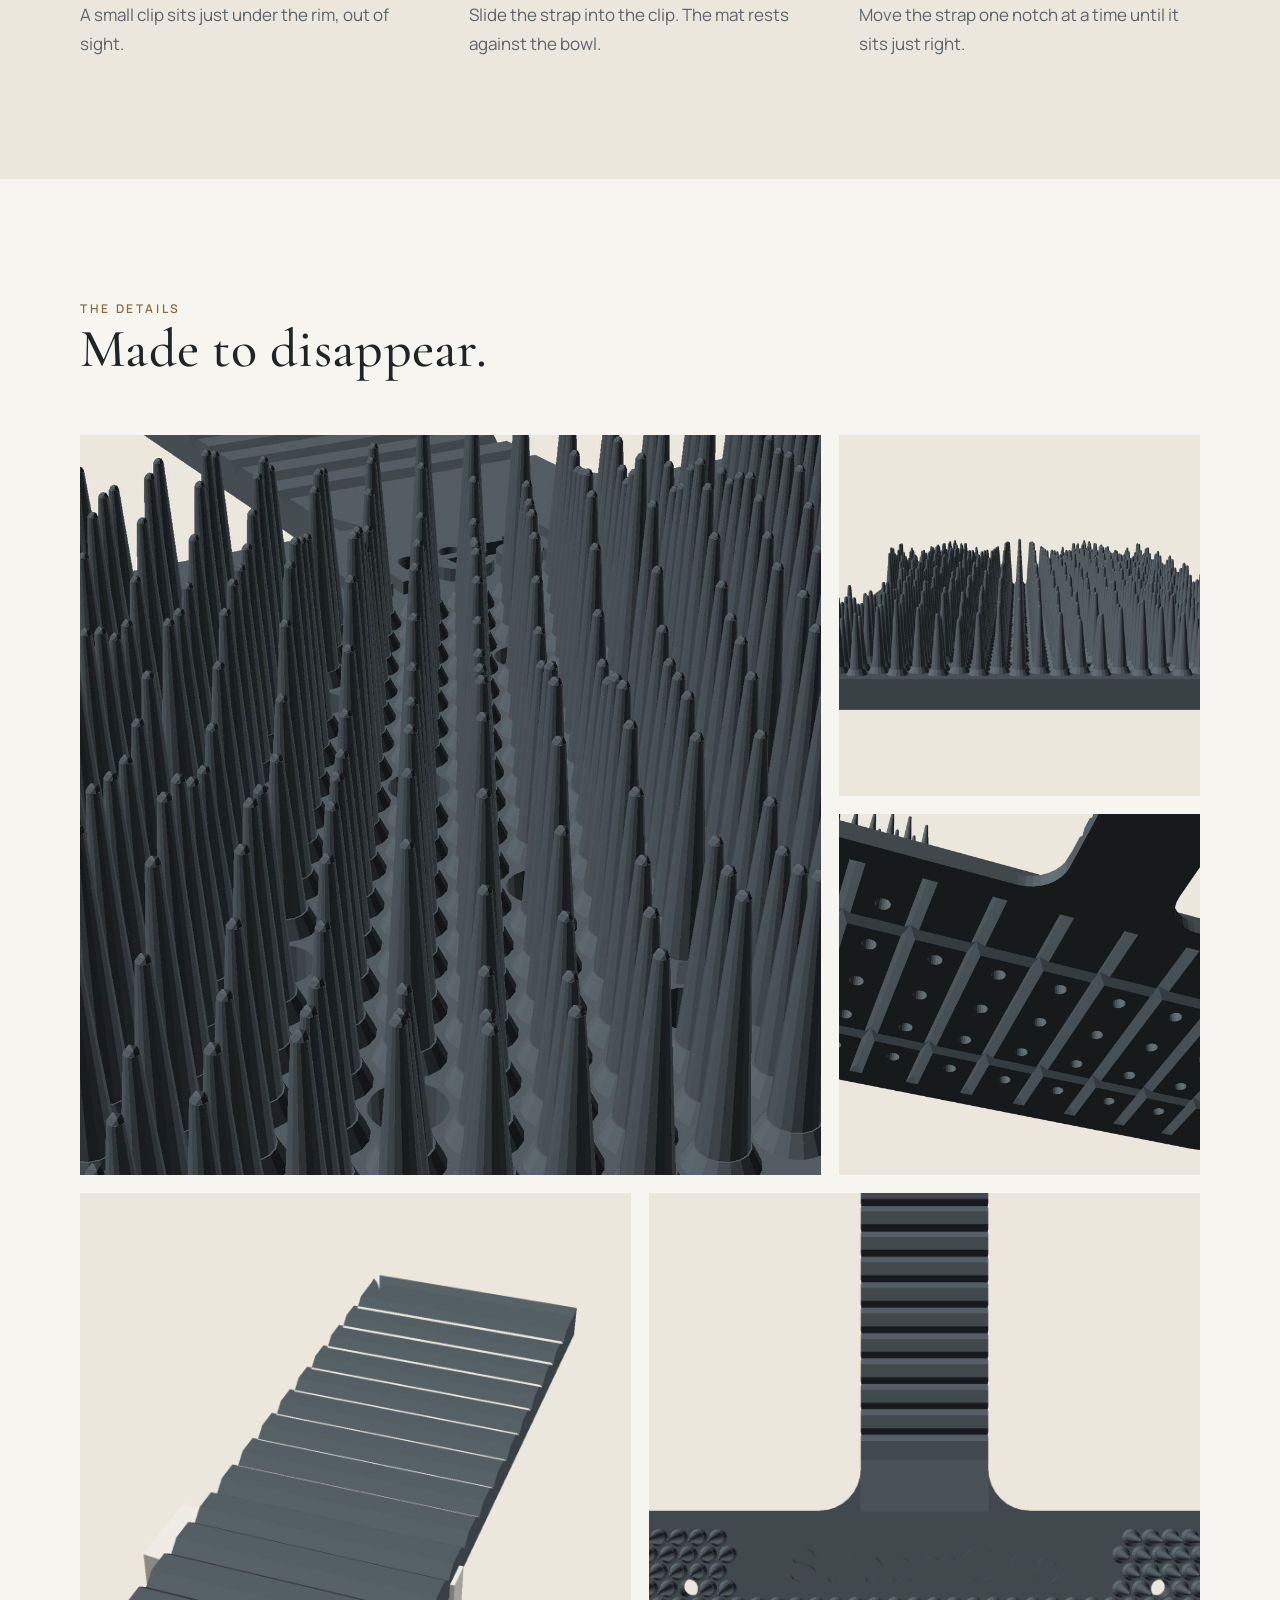
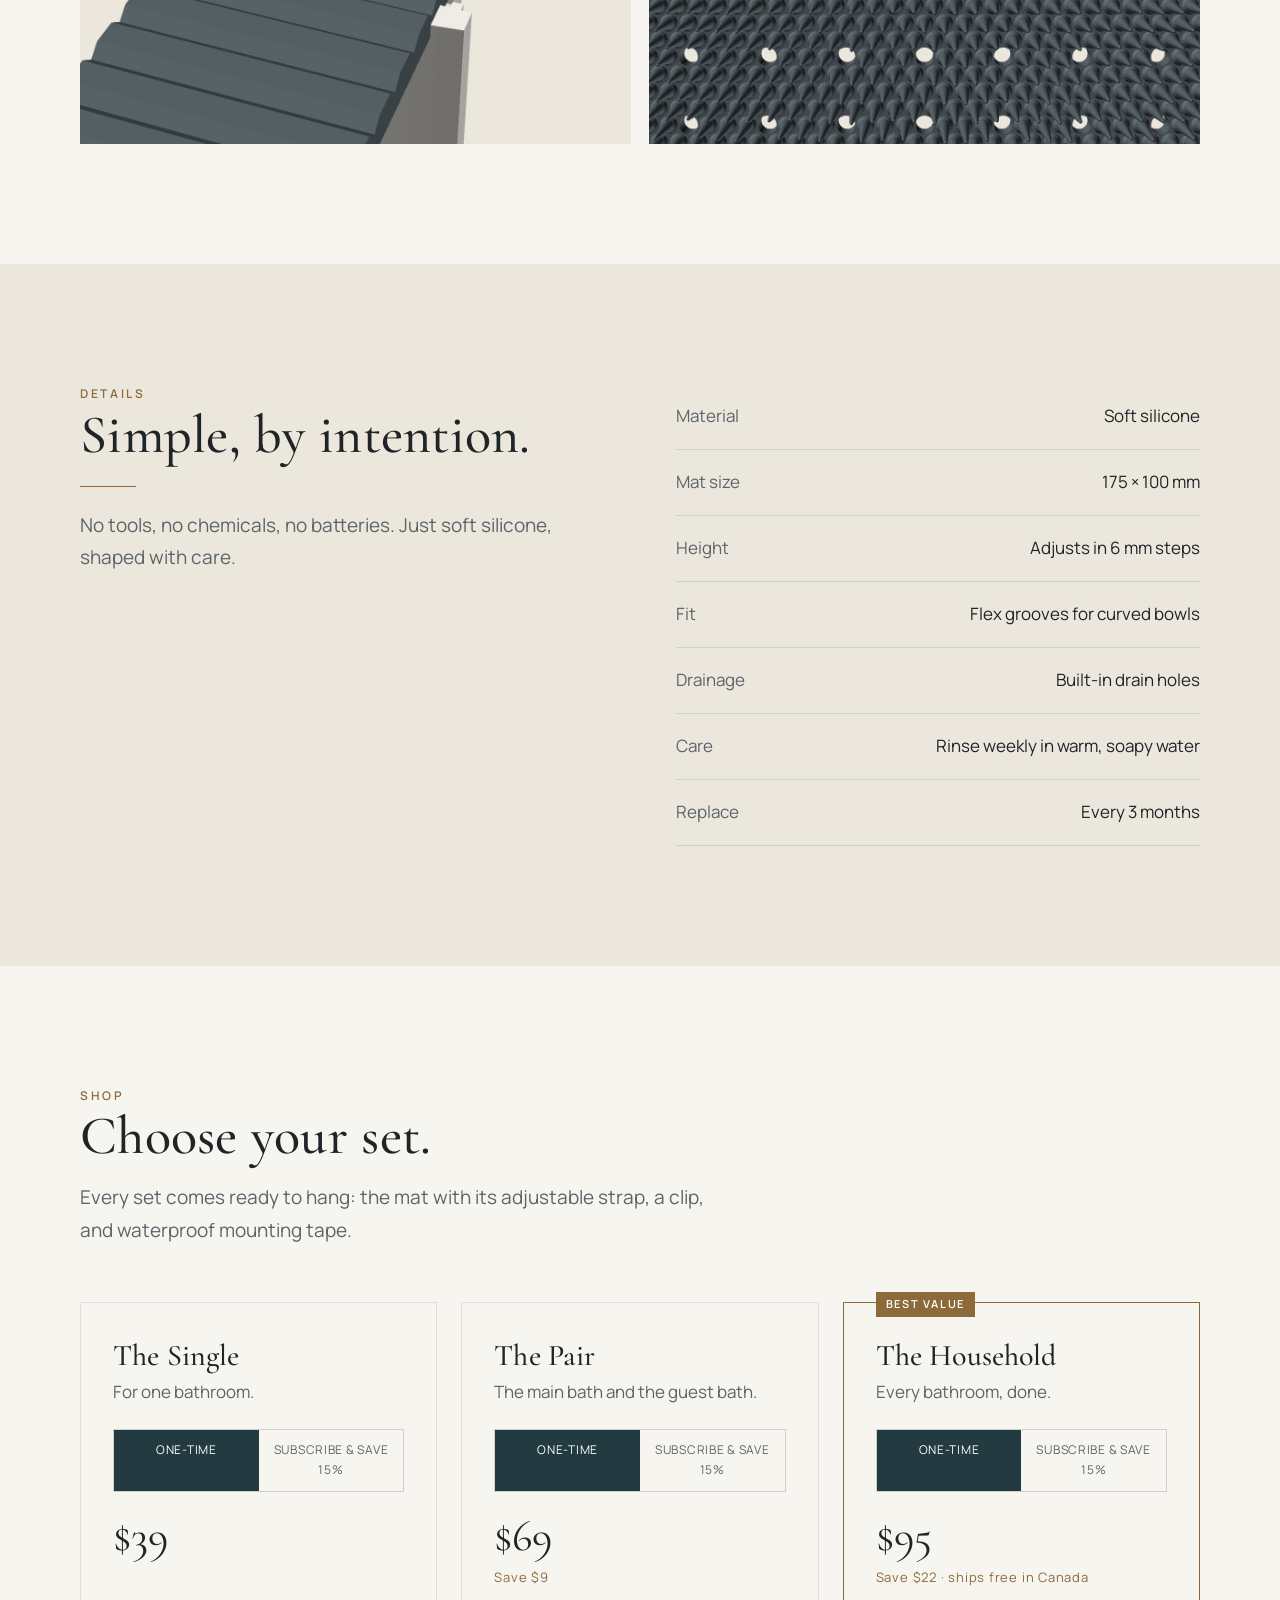
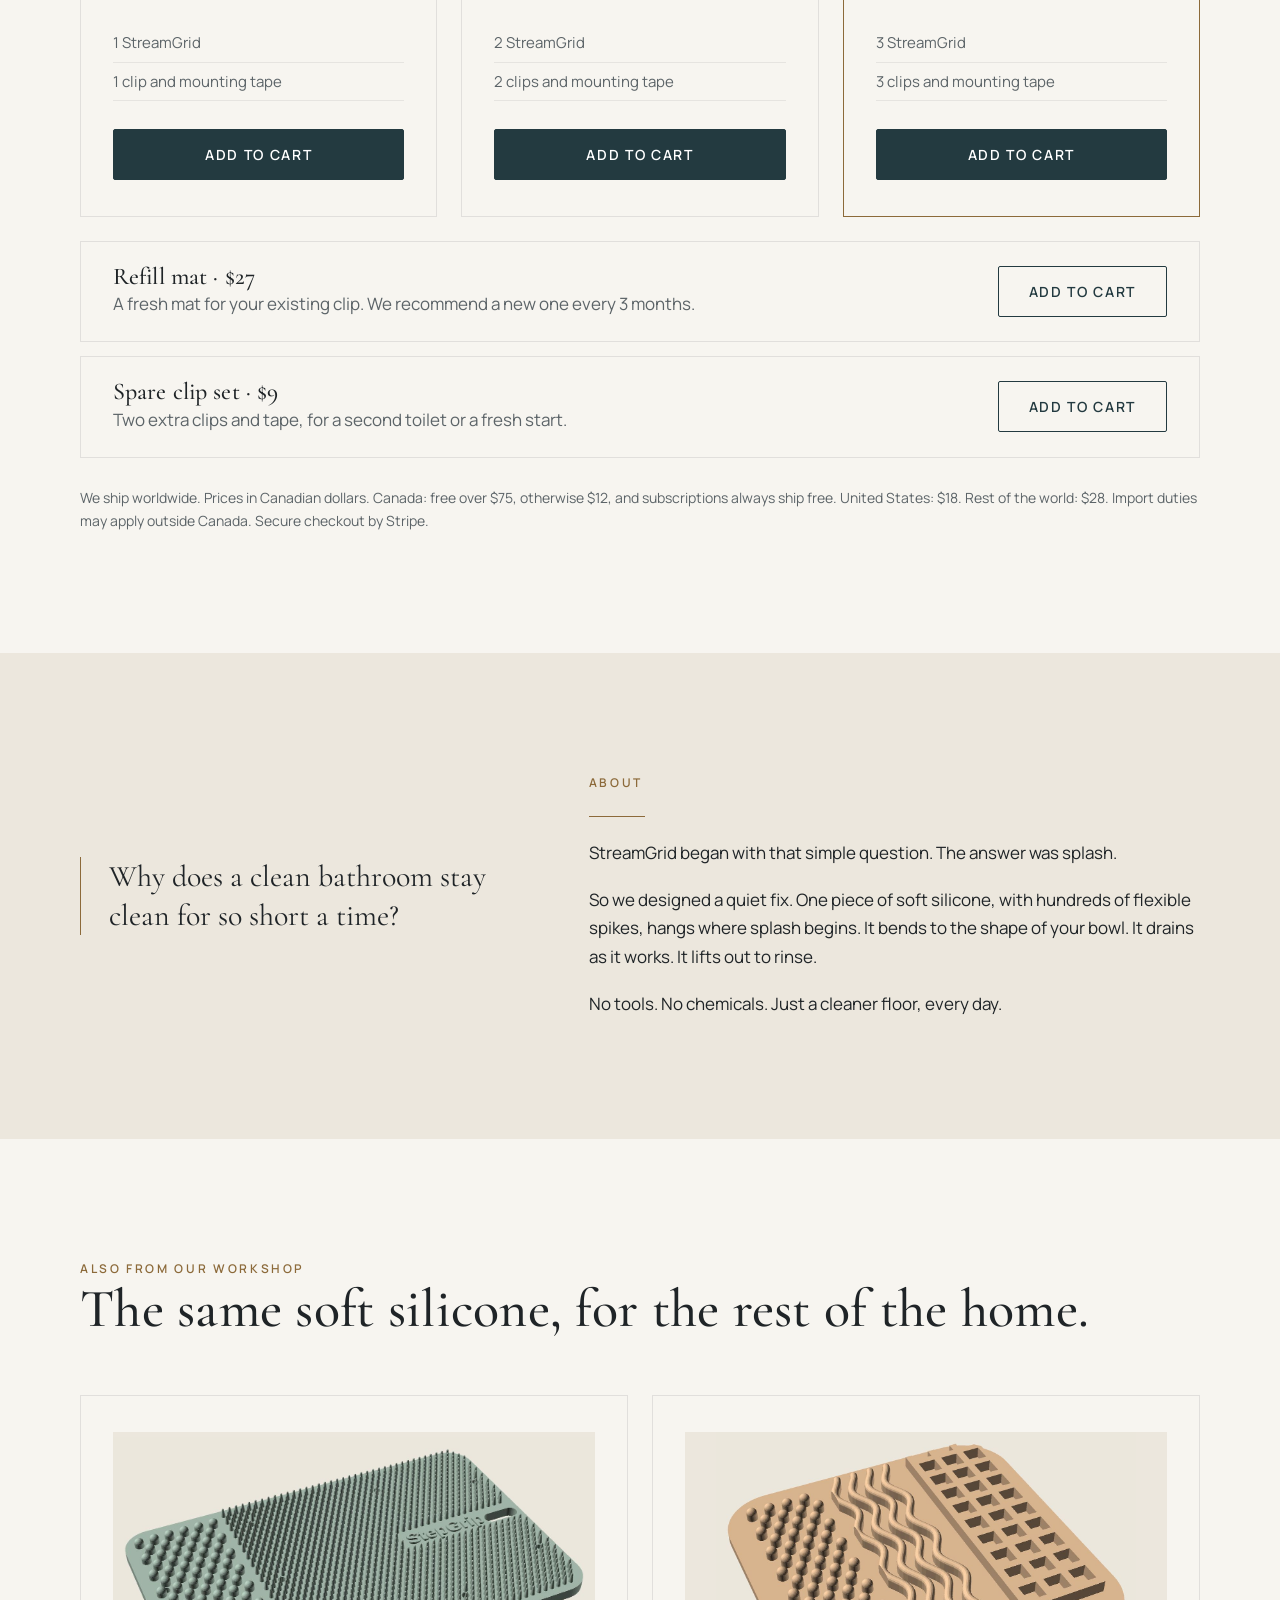
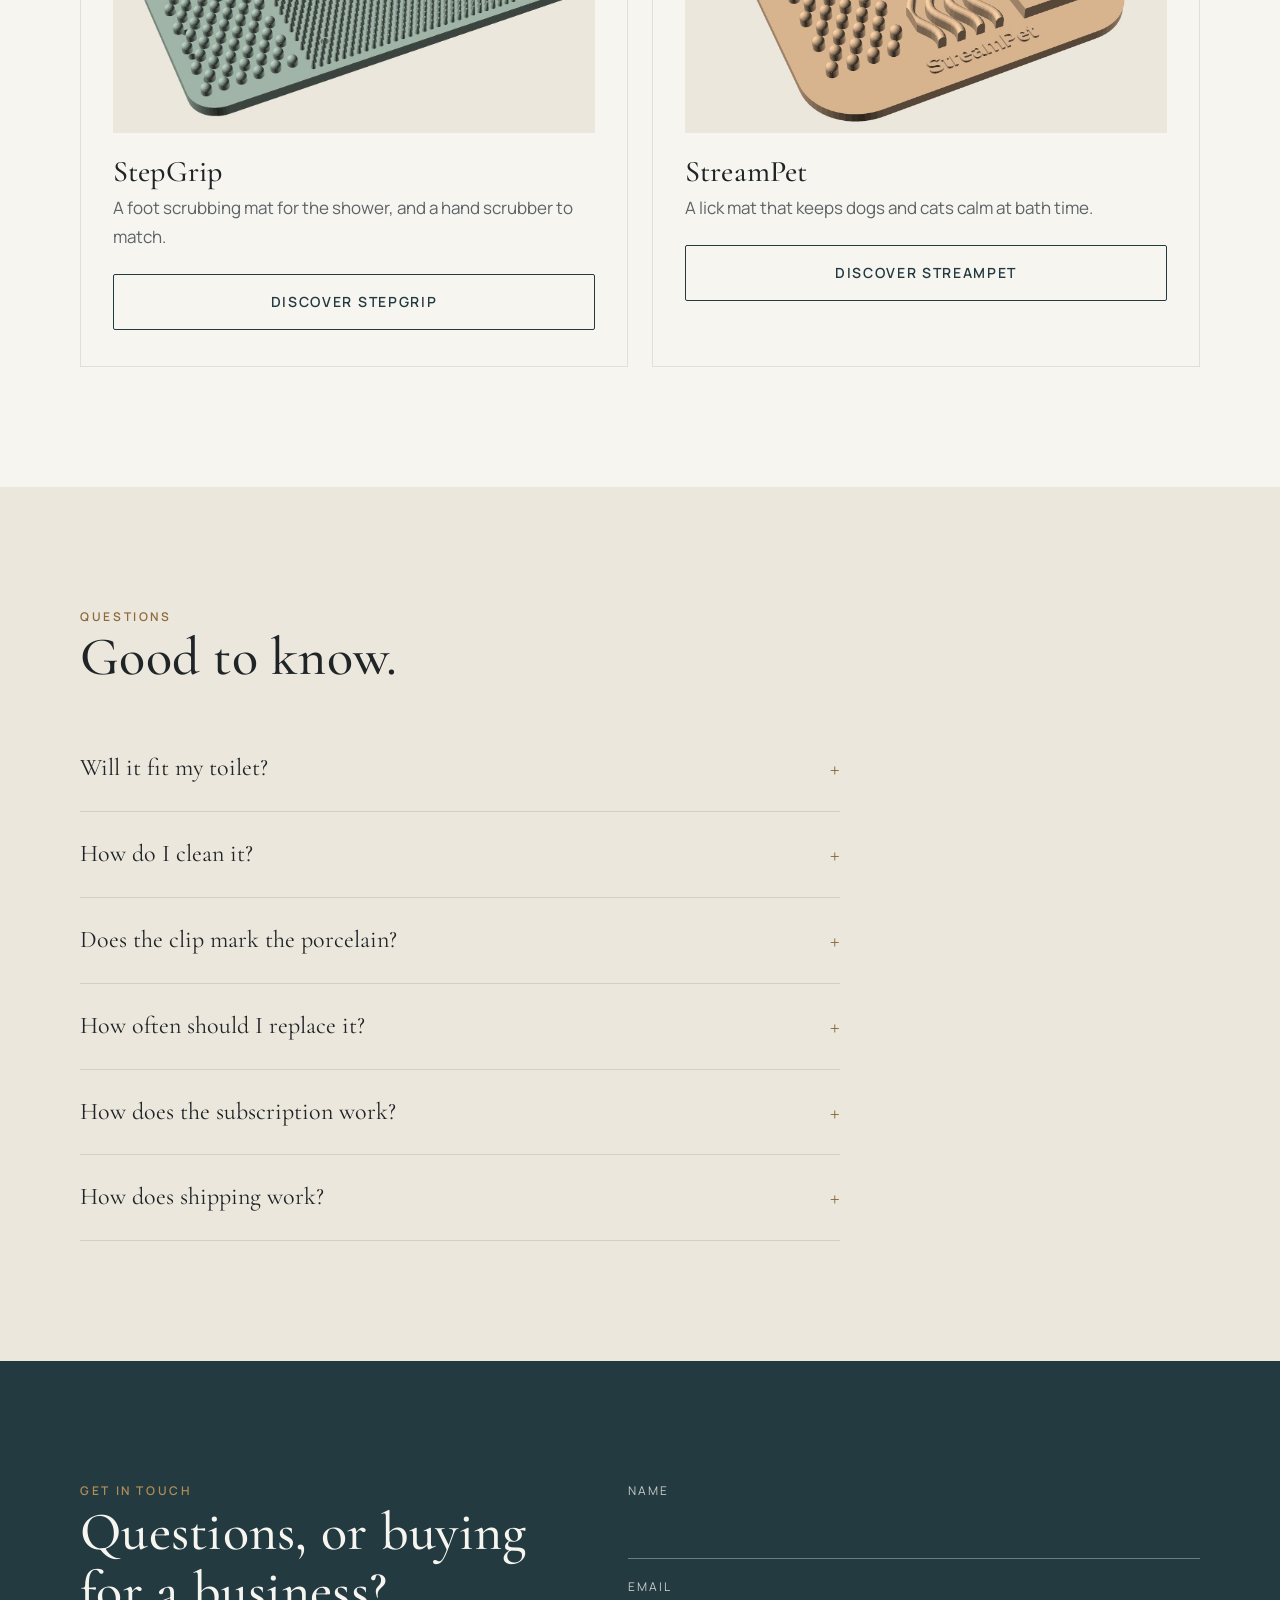
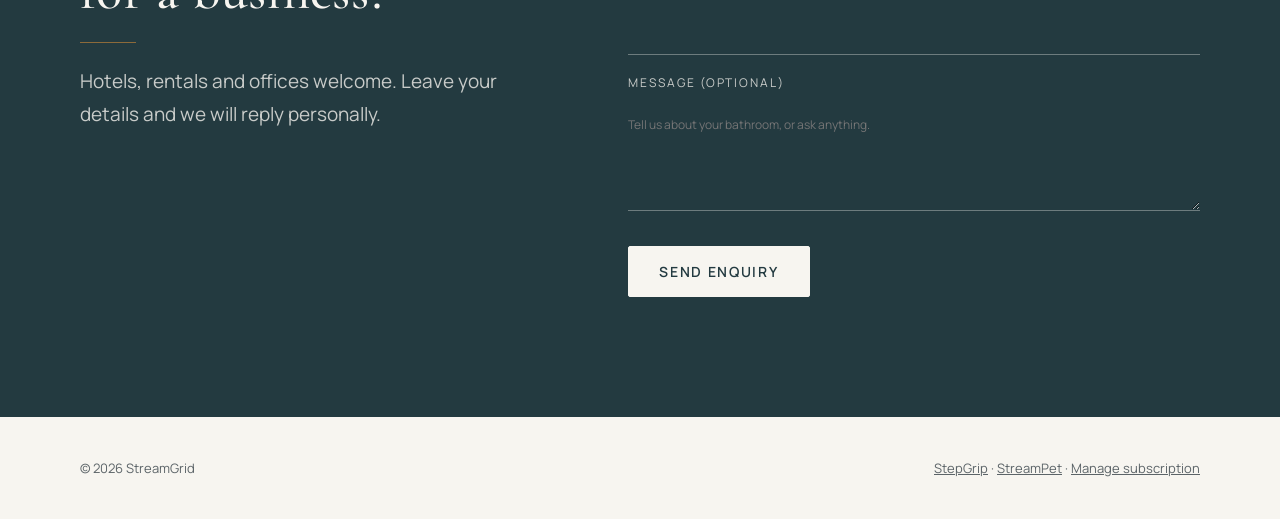
==== commit 3ca1594a: "Add product bar at the top of every page (StreamGrid / StepGrip / StreamPet) Visible on phones too; " ====
--- a/index.html
+++ b/index.html
@@ -14,6 +14,7 @@
 <body>
 
 <header>
+  <nav class="brandbar" aria-label="Our products"><a href="index.html" aria-current="page">StreamGrid</a><a href="stepgrip.html">StepGrip</a><a href="streampet.html">StreamPet</a></nav>
   <div class="wrap">
     <a class="logo" href="#top" aria-label="StreamGrid home">
       <!-- To use your own logo: replace this <svg>…</svg> and the <span> with  <img src="assets/logo.png" alt="StreamGrid" height="34"> -->
--- a/assets/site.css
+++ b/assets/site.css
@@ -30,7 +30,13 @@
 .rule { width: 56px; height: 1px; background: var(--brass); margin: 22px 0; }
 
 /* ---------- header ---------- */
-header { position: absolute; inset: 0 0 auto; z-index: 10; padding: 26px 0; }
+header { position: absolute; inset: 0 0 auto; z-index: 10; padding: 0 0 22px; }
+.brandbar { display: flex; justify-content: center; gap: 28px; padding: 10px 16px; margin-bottom: 18px; border-bottom: 1px solid rgba(31,36,39,.08);
+  font-size: 12px; letter-spacing: .16em; text-transform: uppercase; }
+.brandbar a { color: var(--slate); text-decoration: none; padding-bottom: 2px; border-bottom: 1px solid transparent; transition: color .3s, border-color .3s; }
+.brandbar a:hover { color: var(--graphite); }
+.brandbar a[aria-current="page"] { color: var(--graphite); border-bottom-color: var(--brass); }
+@media (max-width: 860px) { .brandbar { gap: 18px; font-size: 11px; letter-spacing: .12em; } }
 header .wrap { display: flex; align-items: center; justify-content: space-between; gap: 24px; }
 .logo { display: flex; align-items: center; gap: 12px; text-decoration: none; }
 .logo svg { width: 30px; height: 30px; }
@@ -158,6 +164,7 @@
 #cart.open { visibility: visible; }
 #cart .shade { position: absolute; inset: 0; background: rgba(31,36,39,.35); opacity: 0; transition: opacity .5s; }
 #cart.open .shade { opacity: 1; }
+#cart { overflow: hidden; }
 #cart .panel { position: absolute; top: 0; right: 0; height: 100%; width: min(420px, 100%); background: var(--porcelain); padding: 32px; display: flex; flex-direction: column;
   transform: translateX(100%); transition: transform .6s cubic-bezier(.2,.7,.2,1); }
 #cart.open .panel { transform: none; }
@@ -185,7 +192,10 @@
 
 /* ---------- phones ---------- */
 @media (max-width: 860px) {
-  nav a:not(.btn) { display: none; }
+  header .wrap > nav a:not(.btn) { display: none; }
+  header .wrap > nav { gap: 16px; }
+  .logo span { font-size: 24px; }
+  nav .btn { padding: 10px 14px; }
   .hero .wrap { grid-template-columns: 1fr; gap: 8px; }
   .hero-text { padding: 120px 0 0; }
   .hero-img { padding-bottom: 40px; }
